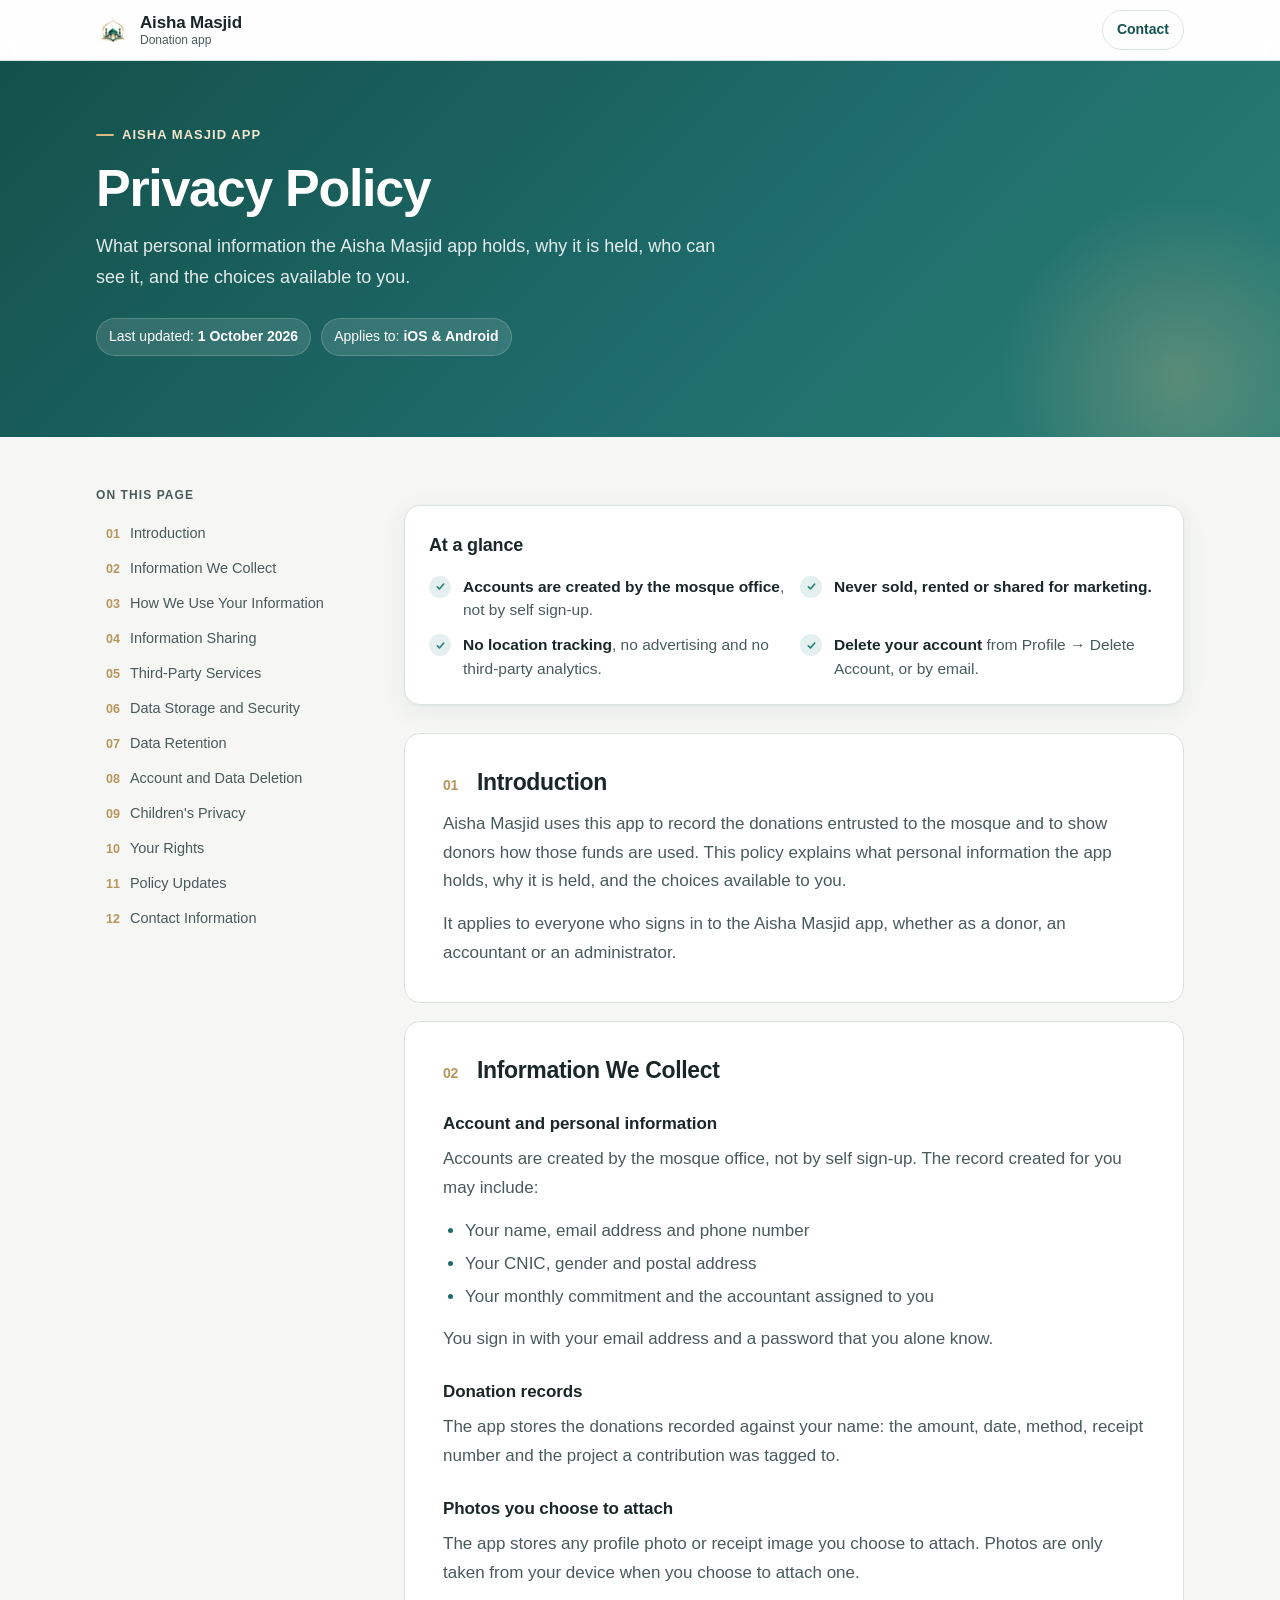
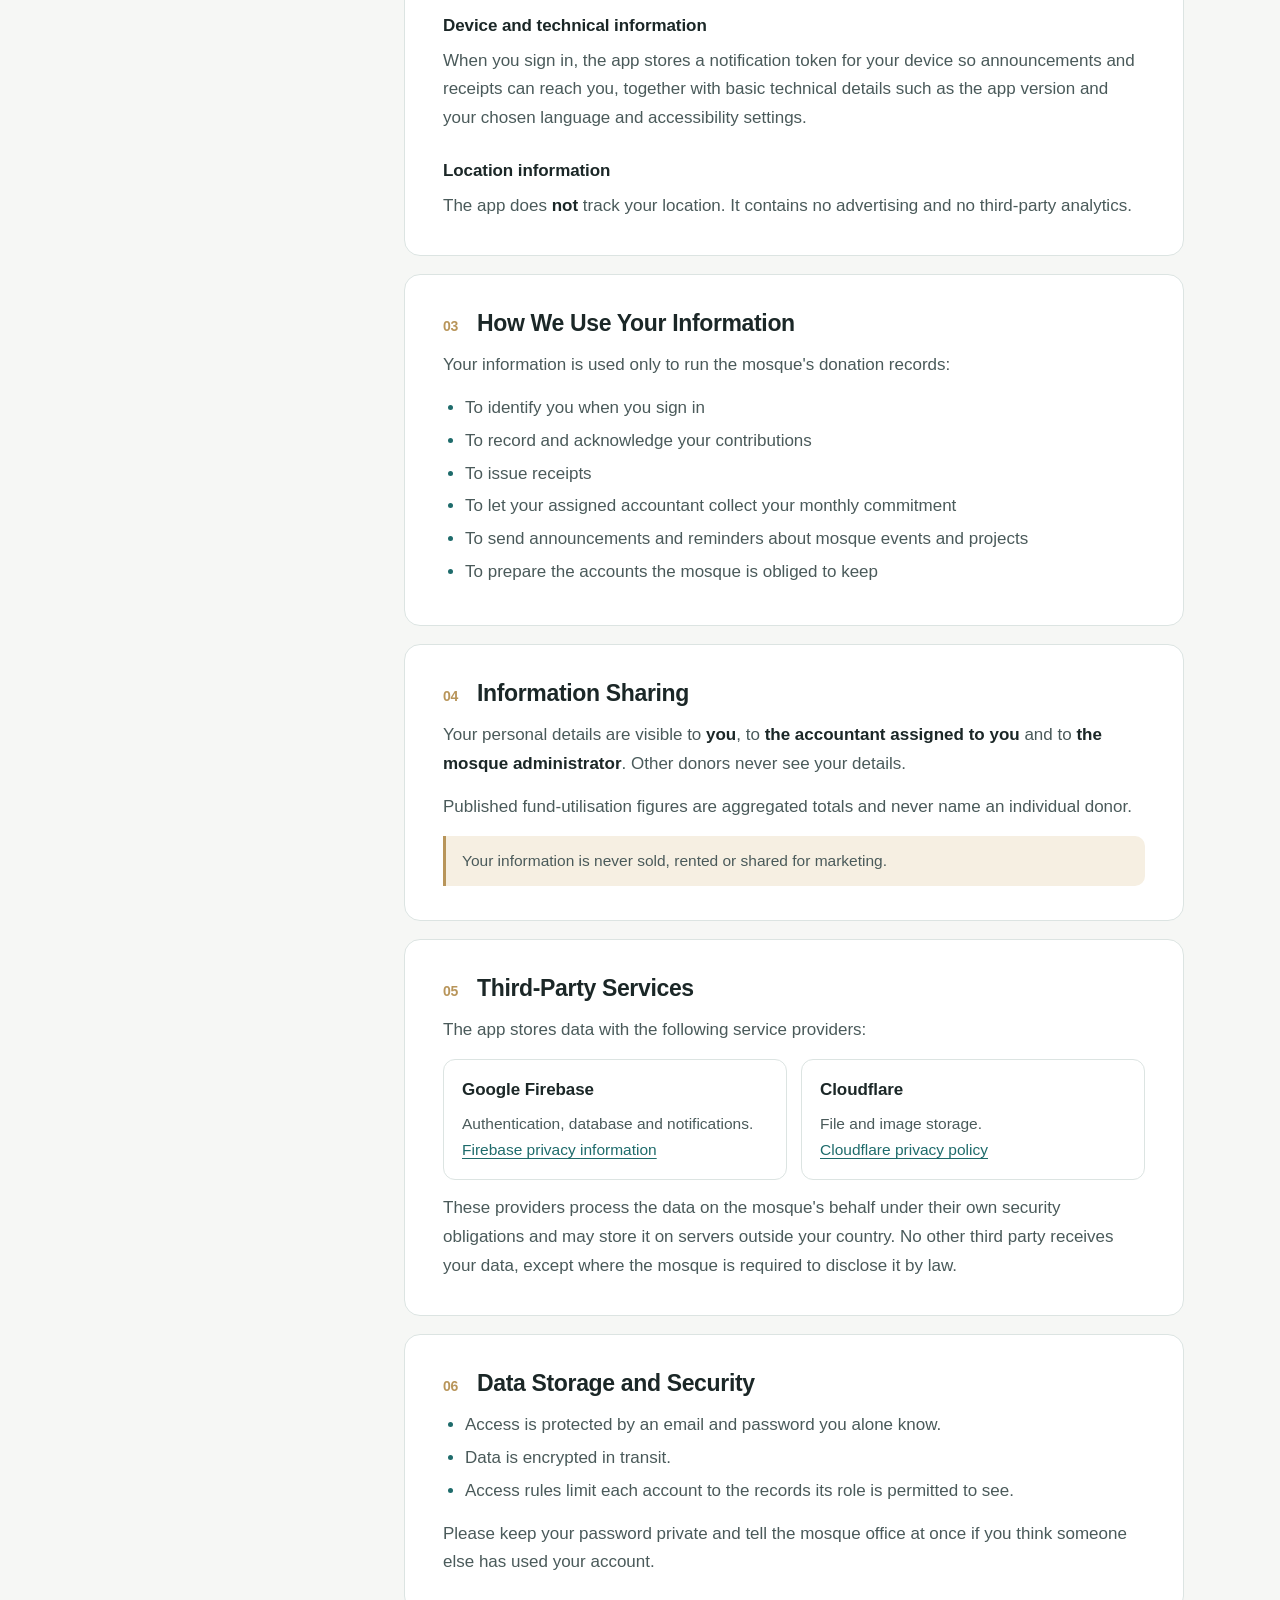
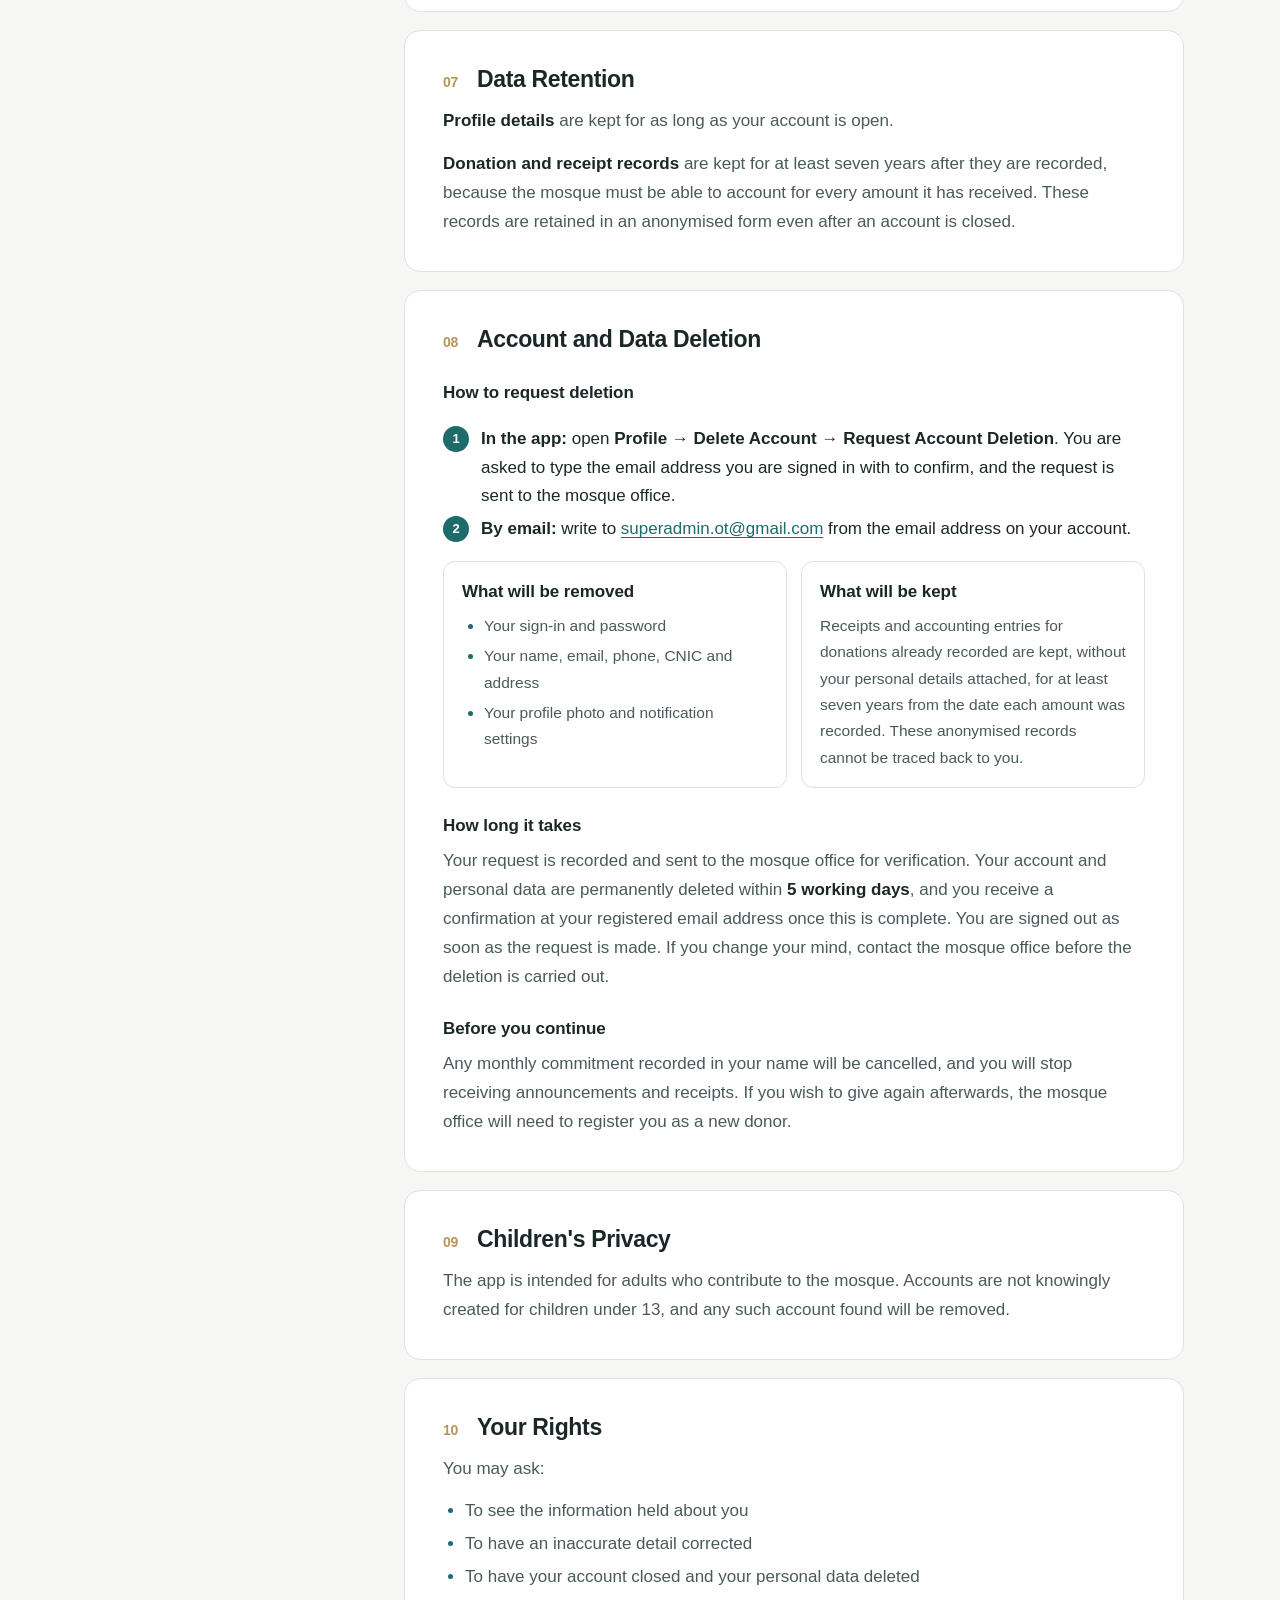
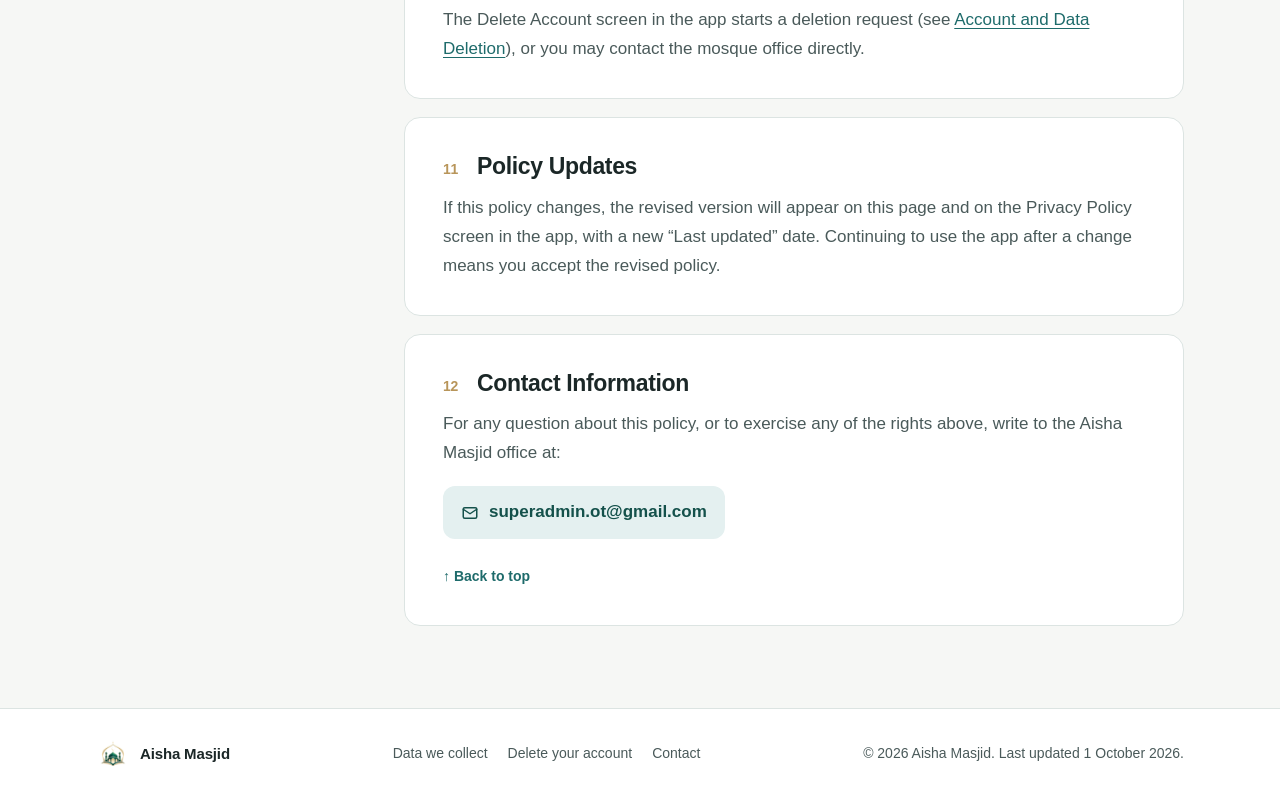
==== index.html @ f597dbe3 "Add files via upload" ====
<!doctype html>
<html lang="en">
<head>
<meta charset="utf-8">
<meta name="viewport" content="width=device-width, initial-scale=1">
<title>Privacy Policy | Aisha Masjid App</title>
<meta name="description" content="Privacy Policy for the Aisha Masjid mobile app: what personal information the app holds, why, who can see it, how long it is kept and how to have your account deleted.">
<meta name="robots" content="index, follow">
<meta name="color-scheme" content="light dark">
<meta name="theme-color" content="#1E6B6B">
<meta property="og:type" content="website">
<meta property="og:title" content="Privacy Policy | Aisha Masjid App">
<meta property="og:description" content="How the Aisha Masjid app collects, uses and protects your information.">
<meta property="og:image" content="assets/logo.png">
<link rel="icon" type="image/png" href="assets/logo.png">
<link rel="apple-touch-icon" href="assets/logo.png">
<style>
:root{
  --brand:#1E6B6B; --brand-ink:#14514B; --brand-soft:#E4F0F0; --gold:#B8955A; --gold-soft:#F6EFE2;
  --bg:#F6F7F5; --surface:#FFFFFF; --text:#1B2727; --sub:#4A5A5A; --line:#DCE4E2;
  --hero-1:#14514B; --hero-2:#1E6B6B; --hero-3:#2A7F76;
  --shadow:0 1px 2px rgba(20,40,40,.05),0 6px 24px rgba(20,60,60,.07);
  --radius:16px;
}
@media (prefers-color-scheme:dark){
  :root{
    --brand:#5FB8AC; --brand-ink:#8ED3C9; --brand-soft:#173130; --gold:#D9B983; --gold-soft:#2A251C;
    --bg:#0F1717; --surface:#162222; --text:#E6EEEC; --sub:#A9BAB7; --line:#263736;
    --hero-1:#0E3A36; --hero-2:#14514B; --hero-3:#1B6158;
    --shadow:0 1px 2px rgba(0,0,0,.3),0 6px 24px rgba(0,0,0,.25);
  }
}
*{box-sizing:border-box}
html{scroll-behavior:smooth;-webkit-text-size-adjust:100%}
@media (prefers-reduced-motion:reduce){html{scroll-behavior:auto}}
body{margin:0;background:var(--bg);color:var(--text);
  font:17px/1.7 -apple-system,BlinkMacSystemFont,"Segoe UI",Roboto,"Helvetica Neue",Arial,"Noto Sans",sans-serif;
  -webkit-font-smoothing:antialiased;text-rendering:optimizeLegibility}
a{color:var(--brand);text-underline-offset:3px;text-decoration-thickness:1px}
a:hover{color:var(--brand-ink)}
a:focus-visible,summary:focus-visible{outline:3px solid var(--gold);outline-offset:2px;border-radius:6px}
.skip{position:absolute;left:-999px;top:8px;background:var(--surface);color:var(--text);padding:8px 14px;border-radius:8px;z-index:10}
.skip:focus{left:16px}
.wrap{max-width:1120px;margin:0 auto;padding:0 16px}

/* Header */
.topbar{position:sticky;top:0;z-index:5;background:color-mix(in srgb,var(--surface) 88%,transparent);
  backdrop-filter:saturate(1.4) blur(10px);-webkit-backdrop-filter:saturate(1.4) blur(10px);border-bottom:1px solid var(--line)}
.topbar .wrap{display:flex;align-items:center;justify-content:space-between;height:60px;gap:12px}
.brand{display:flex;align-items:center;gap:10px;text-decoration:none;color:var(--text);font-weight:700;letter-spacing:-.01em}
.brand img{width:34px;height:34px}
.brand small{display:block;font-weight:500;font-size:12px;color:var(--sub);line-height:1.2;letter-spacing:0}
.brand span{line-height:1.2}
.topbar a.contact{font-size:14px;font-weight:600;text-decoration:none;padding:7px 14px;border-radius:999px;border:1px solid var(--line);color:var(--brand-ink);white-space:nowrap}
.topbar a.contact:hover{background:var(--brand-soft)}

.hero{background:linear-gradient(135deg,var(--hero-1),var(--hero-2) 55%,var(--hero-3));color:#fff;position:relative;overflow:hidden}
.hero::after{content:"";position:absolute;inset:auto -80px -120px auto;width:360px;height:360px;border-radius:50%;
  background:radial-gradient(circle,rgba(217,185,131,.28),transparent 70%)}
.hero .wrap{padding-top:56px;padding-bottom:64px;position:relative;z-index:1}
.eyebrow{display:inline-flex;align-items:center;gap:8px;font-size:13px;font-weight:600;letter-spacing:.08em;text-transform:uppercase;color:#F3E6CC}
.eyebrow::before{content:"";width:18px;height:2px;background:#D9B983;border-radius:2px}
.hero h1{font-size:clamp(34px,6vw,52px);line-height:1.1;letter-spacing:-.025em;margin:14px 0 14px;font-weight:800}
.hero p.lede{max-width:640px;margin:0;font-size:18px;color:rgba(255,255,255,.88)}
.meta{display:flex;flex-wrap:wrap;gap:10px;margin-top:26px;padding:0;list-style:none}
.meta li{font-size:14px;background:rgba(255,255,255,.12);border:1px solid rgba(255,255,255,.18);padding:6px 12px;border-radius:999px}
.meta strong{font-weight:700}

/* Layout */
.layout{display:grid;grid-template-columns:1fr;gap:32px;padding-top:32px;padding-bottom:64px}
@media (min-width:960px){.layout{grid-template-columns:260px minmax(0,1fr);gap:48px;padding-top:48px}}
.toc-side{display:none}
@media (min-width:960px){
  .toc-side{display:block;position:sticky;top:84px;align-self:start;max-height:calc(100vh - 100px);overflow:auto}
  .toc-mobile{display:none}
}
.toc-title{font-size:12px;font-weight:700;letter-spacing:.09em;text-transform:uppercase;color:var(--sub);margin:0 0 10px}
.toc ol{list-style:none;margin:0;padding:0;counter-reset:toc}
.toc li{counter-increment:toc}
.toc a{display:flex;gap:10px;padding:7px 10px;border-radius:10px;text-decoration:none;color:var(--sub);font-size:14.5px;line-height:1.45}
.toc a::before{content:counter(toc,decimal-leading-zero);font-variant-numeric:tabular-nums;color:var(--gold);font-weight:700;font-size:12.5px;padding-top:2px}
.toc a:hover{background:var(--brand-soft);color:var(--brand-ink)}
.toc-mobile{background:var(--surface);border:1px solid var(--line);border-radius:var(--radius);box-shadow:var(--shadow)}
.toc-mobile summary{cursor:pointer;list-style:none;padding:16px 18px;font-weight:700;display:flex;justify-content:space-between;align-items:center}
.toc-mobile summary::-webkit-details-marker{display:none}
.toc-mobile summary::after{content:"";width:9px;height:9px;border-right:2px solid var(--sub);border-bottom:2px solid var(--sub);transform:rotate(45deg);margin-top:-4px;transition:transform .2s}
.toc-mobile[open] summary::after{transform:rotate(-135deg);margin-top:4px}
.toc-mobile ol{padding:0 8px 12px}

/* Content */
main{min-width:0}
.glance{background:var(--surface);border:1px solid var(--line);border-radius:var(--radius);box-shadow:var(--shadow);padding:24px;margin-bottom:28px}
.glance h2{font-size:18px;margin:0 0 14px;letter-spacing:-.01em}
.glance ul{list-style:none;margin:0;padding:0;display:grid;gap:12px;grid-template-columns:1fr}
@media (min-width:640px){.glance ul{grid-template-columns:1fr 1fr}}
.glance li{display:flex;gap:12px;font-size:15.5px;line-height:1.5;color:var(--sub)}
.glance li::before{content:"";flex:none;width:22px;height:22px;border-radius:50%;margin-top:1px;
  background:var(--brand-soft) url("data:image/svg+xml,%3Csvg xmlns='http://www.w3.org/2000/svg' viewBox='0 0 24 24' fill='none' stroke='%232A7F76' stroke-width='3' stroke-linecap='round' stroke-linejoin='round'%3E%3Cpath d='M6 12.5l4 4 8-9'/%3E%3C/svg%3E") center/13px no-repeat}
.glance strong{color:var(--text)}

section.policy{background:var(--surface);border:1px solid var(--line);border-radius:var(--radius);padding:28px 24px;margin-bottom:18px;scroll-margin-top:80px}
@media (min-width:640px){section.policy{padding:34px 38px}}
section.policy h2{display:flex;align-items:baseline;gap:12px;font-size:23px;line-height:1.3;letter-spacing:-.015em;margin:0 0 12px}
section.policy h2 .n{font-size:14px;font-weight:700;color:var(--gold);font-variant-numeric:tabular-nums;min-width:22px}
section.policy h3{font-size:17px;margin:24px 0 6px;letter-spacing:-.005em;scroll-margin-top:80px}
section.policy p{margin:0 0 14px;color:var(--sub)}
section.policy p:last-child,section.policy ul:last-child{margin-bottom:0}
section.policy ul{margin:0 0 14px;padding-left:22px;color:var(--sub)}
section.policy li{margin:4px 0}
section.policy li::marker{color:var(--brand)}
section.policy strong{color:var(--text)}
.note{border-left:3px solid var(--gold);background:var(--gold-soft);padding:12px 16px;border-radius:0 10px 10px 0;color:var(--text);font-size:15.5px;margin:0 0 14px}
.grid2{display:grid;gap:14px;grid-template-columns:1fr;margin:6px 0 14px}
@media (min-width:640px){.grid2{grid-template-columns:1fr 1fr}}
.tile{border:1px solid var(--line);border-radius:12px;padding:16px 18px}
.tile h3{margin:0 0 6px !important;font-size:15.5px}
.tile ul{margin:0;padding-left:18px;font-size:15.5px}
.tile p{font-size:15.5px}
.steps{counter-reset:s;list-style:none;padding:0 !important}
.steps li{counter-increment:s;position:relative;padding-left:38px;margin:10px 0}
.steps li::before{content:counter(s);position:absolute;left:0;top:1px;width:26px;height:26px;border-radius:50%;background:var(--brand);color:#fff;font-size:13px;font-weight:700;display:grid;place-items:center}
.email{display:inline-flex;align-items:center;gap:10px;margin-top:4px;padding:12px 18px;border-radius:12px;background:var(--brand-soft);font-weight:700;text-decoration:none;color:var(--brand-ink);word-break:break-all}
.email svg{flex:none}
.backtop{display:inline-block;margin-top:8px;font-size:14px;font-weight:600;text-decoration:none}

footer{border-top:1px solid var(--line);background:var(--surface)}
footer .wrap{padding-top:28px;padding-bottom:36px;display:flex;flex-wrap:wrap;gap:16px 32px;justify-content:space-between;align-items:center;font-size:14px;color:var(--sub)}
footer .brand{font-size:15px}
footer nav{display:flex;flex-wrap:wrap;gap:6px 20px}
footer nav a{text-decoration:none;color:var(--sub)}
footer nav a:hover{color:var(--brand-ink)}

@media (max-width:420px){
  body{font-size:16px}
  .topbar a.contact{padding:6px 11px;font-size:13px}
  .brand small{display:none}
  .hero .wrap{padding-top:40px;padding-bottom:48px}
  .hero p.lede{font-size:16.5px}
  section.policy h2{font-size:20.5px}
}
@media print{
  .topbar,.toc-side,.toc-mobile,.backtop,.skip{display:none !important}
  .hero{background:none;color:#000}.hero p.lede,.eyebrow{color:#333}.meta li{border-color:#999;background:none}
  section.policy,.glance{box-shadow:none;break-inside:avoid-page}
  body{background:#fff}
}
</style>
</head>
<body>
<a class="skip" href="#content">Skip to policy</a>

<header class="topbar">
  <div class="wrap">
    <a class="brand" href="#top" aria-label="Aisha Masjid — top of page">
      <img src="assets/logo.png" width="34" height="34" alt="">
      <span>Aisha Masjid<small>Donation app</small></span>
    </a>
    <a class="contact" href="#contact">Contact</a>
  </div>
</header>

<div class="hero" id="top">
  <div class="wrap">
    <span class="eyebrow">Aisha Masjid app</span>
    <h1>Privacy Policy</h1>
    <p class="lede">What personal information the Aisha Masjid app holds, why it is held, who can see it, and the choices available to you.</p>
    <ul class="meta">
      <li>Last updated: <strong><time datetime="2026-10-01">1 October 2026</time></strong></li>
      <li>Applies to: <strong>iOS &amp; Android</strong></li>
    </ul>
  </div>
</div>

<div class="wrap layout">
  <aside class="toc toc-side" aria-labelledby="toc-side-title">
    <p class="toc-title" id="toc-side-title">On this page</p>
    <nav aria-labelledby="toc-side-title">
      <ol>
        <li><a href="#introduction">Introduction</a></li>
        <li><a href="#information-we-collect">Information We Collect</a></li>
        <li><a href="#how-we-use">How We Use Your Information</a></li>
        <li><a href="#information-sharing">Information Sharing</a></li>
        <li><a href="#third-party-services">Third-Party Services</a></li>
        <li><a href="#storage-security">Data Storage and Security</a></li>
        <li><a href="#data-retention">Data Retention</a></li>
        <li><a href="#account-deletion">Account and Data Deletion</a></li>
        <li><a href="#children">Children's Privacy</a></li>
        <li><a href="#your-rights">Your Rights</a></li>
        <li><a href="#policy-updates">Policy Updates</a></li>
        <li><a href="#contact">Contact Information</a></li>
      </ol>
    </nav>
  </aside>

  <main id="content">
    <details class="toc toc-mobile">
      <summary>Contents</summary>
      <nav aria-label="Contents">
        <ol>
          <li><a href="#introduction">Introduction</a></li>
          <li><a href="#information-we-collect">Information We Collect</a></li>
          <li><a href="#how-we-use">How We Use Your Information</a></li>
          <li><a href="#information-sharing">Information Sharing</a></li>
          <li><a href="#third-party-services">Third-Party Services</a></li>
          <li><a href="#storage-security">Data Storage and Security</a></li>
          <li><a href="#data-retention">Data Retention</a></li>
          <li><a href="#account-deletion">Account and Data Deletion</a></li>
          <li><a href="#children">Children's Privacy</a></li>
          <li><a href="#your-rights">Your Rights</a></li>
          <li><a href="#policy-updates">Policy Updates</a></li>
          <li><a href="#contact">Contact Information</a></li>
        </ol>
      </nav>
    </details>

    <div class="glance" style="margin-top:20px">
      <h2>At a glance</h2>
      <ul>
        <li><span><strong>Accounts are created by the mosque office</strong>, not by self sign-up.</span></li>
        <li><span><strong>Never sold, rented or shared for marketing.</strong></span></li>
        <li><span><strong>No location tracking</strong>, no advertising and no third-party analytics.</span></li>
        <li><span><strong>Delete your account</strong> from Profile → Delete Account, or by email.</span></li>
      </ul>
    </div>

    <section class="policy" id="introduction" aria-labelledby="h-introduction">
      <h2 id="h-introduction"><span class="n">01</span>Introduction</h2>
      <p>Aisha Masjid uses this app to record the donations entrusted to the mosque and to show donors how those funds are used. This policy explains what personal information the app holds, why it is held, and the choices available to you.</p>
      <p>It applies to everyone who signs in to the Aisha Masjid app, whether as a donor, an accountant or an administrator.</p>
    </section>

    <section class="policy" id="information-we-collect" aria-labelledby="h-collect">
      <h2 id="h-collect"><span class="n">02</span>Information We Collect</h2>

      <h3 id="account-information">Account and personal information</h3>
      <p>Accounts are created by the mosque office, not by self sign-up. The record created for you may include:</p>
      <ul>
        <li>Your name, email address and phone number</li>
        <li>Your CNIC, gender and postal address</li>
        <li>Your monthly commitment and the accountant assigned to you</li>
      </ul>
      <p>You sign in with your email address and a password that you alone know.</p>

      <h3 id="donation-records">Donation records</h3>
      <p>The app stores the donations recorded against your name: the amount, date, method, receipt number and the project a contribution was tagged to.</p>

      <h3 id="photos">Photos you choose to attach</h3>
      <p>The app stores any profile photo or receipt image you choose to attach. Photos are only taken from your device when you choose to attach one.</p>

      <h3 id="device-information">Device and technical information</h3>
      <p>When you sign in, the app stores a notification token for your device so announcements and receipts can reach you, together with basic technical details such as the app version and your chosen language and accessibility settings.</p>

      <h3 id="location-information">Location information</h3>
      <p>The app does <strong>not</strong> track your location. It contains no advertising and no third-party analytics.</p>
    </section>

    <section class="policy" id="how-we-use" aria-labelledby="h-use">
      <h2 id="h-use"><span class="n">03</span>How We Use Your Information</h2>
      <p>Your information is used only to run the mosque's donation records:</p>
      <ul>
        <li>To identify you when you sign in</li>
        <li>To record and acknowledge your contributions</li>
        <li>To issue receipts</li>
        <li>To let your assigned accountant collect your monthly commitment</li>
        <li>To send announcements and reminders about mosque events and projects</li>
        <li>To prepare the accounts the mosque is obliged to keep</li>
      </ul>
    </section>

    <section class="policy" id="information-sharing" aria-labelledby="h-sharing">
      <h2 id="h-sharing"><span class="n">04</span>Information Sharing</h2>
      <p>Your personal details are visible to <strong>you</strong>, to <strong>the accountant assigned to you</strong> and to <strong>the mosque administrator</strong>. Other donors never see your details.</p>
      <p>Published fund-utilisation figures are aggregated totals and never name an individual donor.</p>
      <p class="note">Your information is never sold, rented or shared for marketing.</p>
    </section>

    <section class="policy" id="third-party-services" aria-labelledby="h-third">
      <h2 id="h-third"><span class="n">05</span>Third-Party Services</h2>
      <p>The app stores data with the following service providers:</p>
      <div class="grid2">
        <div class="tile">
          <h3>Google Firebase</h3>
          <p>Authentication, database and notifications.<br><a href="https://firebase.google.com/support/privacy" rel="noopener">Firebase privacy information</a></p>
        </div>
        <div class="tile">
          <h3>Cloudflare</h3>
          <p>File and image storage.<br><a href="https://www.cloudflare.com/privacypolicy/" rel="noopener">Cloudflare privacy policy</a></p>
        </div>
      </div>
      <p>These providers process the data on the mosque's behalf under their own security obligations and may store it on servers outside your country. No other third party receives your data, except where the mosque is required to disclose it by law.</p>
    </section>

    <section class="policy" id="storage-security" aria-labelledby="h-security">
      <h2 id="h-security"><span class="n">06</span>Data Storage and Security</h2>
      <ul>
        <li>Access is protected by an email and password you alone know.</li>
        <li>Data is encrypted in transit.</li>
        <li>Access rules limit each account to the records its role is permitted to see.</li>
      </ul>
      <p>Please keep your password private and tell the mosque office at once if you think someone else has used your account.</p>
    </section>

    <section class="policy" id="data-retention" aria-labelledby="h-retention">
      <h2 id="h-retention"><span class="n">07</span>Data Retention</h2>
      <p><strong>Profile details</strong> are kept for as long as your account is open.</p>
      <p><strong>Donation and receipt records</strong> are kept for at least seven years after they are recorded, because the mosque must be able to account for every amount it has received. These records are retained in an anonymised form even after an account is closed.</p>
    </section>

    <section class="policy" id="account-deletion" aria-labelledby="h-deletion">
      <h2 id="h-deletion"><span class="n">08</span>Account and Data Deletion</h2>
      <h3>How to request deletion</h3>
      <ol class="steps">
        <li><strong>In the app:</strong> open <strong>Profile → Delete Account → Request Account Deletion</strong>. You are asked to type the email address you are signed in with to confirm, and the request is sent to the mosque office.</li>
        <li><strong>By email:</strong> write to <a href="mailto:superadmin.ot@gmail.com">superadmin.ot@gmail.com</a> from the email address on your account.</li>
      </ol>
      <div class="grid2">
        <div class="tile">
          <h3>What will be removed</h3>
          <ul>
            <li>Your sign-in and password</li>
            <li>Your name, email, phone, CNIC and address</li>
            <li>Your profile photo and notification settings</li>
          </ul>
        </div>
        <div class="tile">
          <h3>What will be kept</h3>
          <p>Receipts and accounting entries for donations already recorded are kept, without your personal details attached, for at least seven years from the date each amount was recorded. These anonymised records cannot be traced back to you.</p>
        </div>
      </div>
      <h3>How long it takes</h3>
      <p>Your request is recorded and sent to the mosque office for verification. Your account and personal data are permanently deleted within <strong>5 working days</strong>, and you receive a confirmation at your registered email address once this is complete. You are signed out as soon as the request is made. If you change your mind, contact the mosque office before the deletion is carried out.</p>
      <h3>Before you continue</h3>
      <p>Any monthly commitment recorded in your name will be cancelled, and you will stop receiving announcements and receipts. If you wish to give again afterwards, the mosque office will need to register you as a new donor.</p>
    </section>

    <section class="policy" id="children" aria-labelledby="h-children">
      <h2 id="h-children"><span class="n">09</span>Children's Privacy</h2>
      <p>The app is intended for adults who contribute to the mosque. Accounts are not knowingly created for children under 13, and any such account found will be removed.</p>
    </section>

    <section class="policy" id="your-rights" aria-labelledby="h-rights">
      <h2 id="h-rights"><span class="n">10</span>Your Rights</h2>
      <p>You may ask:</p>
      <ul>
        <li>To see the information held about you</li>
        <li>To have an inaccurate detail corrected</li>
        <li>To have your account closed and your personal data deleted</li>
      </ul>
      <p>The Delete Account screen in the app starts a deletion request (see <a href="#account-deletion">Account and Data Deletion</a>), or you may contact the mosque office directly.</p>
    </section>

    <section class="policy" id="policy-updates" aria-labelledby="h-updates">
      <h2 id="h-updates"><span class="n">11</span>Policy Updates</h2>
      <p>If this policy changes, the revised version will appear on this page and on the Privacy Policy screen in the app, with a new “Last updated” date. Continuing to use the app after a change means you accept the revised policy.</p>
    </section>

    <section class="policy" id="contact" aria-labelledby="h-contact">
      <h2 id="h-contact"><span class="n">12</span>Contact Information</h2>
      <p>For any question about this policy, or to exercise any of the rights above, write to the Aisha Masjid office at:</p>
      <a class="email" href="mailto:superadmin.ot@gmail.com">
        <svg width="18" height="18" viewBox="0 0 24 24" fill="none" stroke="currentColor" stroke-width="2" stroke-linecap="round" stroke-linejoin="round" aria-hidden="true"><rect x="3" y="5" width="18" height="14" rx="2"/><path d="M3 7l9 6 9-6"/></svg>
        superadmin.ot@gmail.com
      </a>
      <p style="margin-top:18px"><a class="backtop" href="#top">↑ Back to top</a></p>
    </section>
  </main>
</div>

<footer>
  <div class="wrap">
    <a class="brand" href="#top">
      <img src="assets/logo.png" width="28" height="28" alt="">
      <span>Aisha Masjid</span>
    </a>
    <nav aria-label="Footer">
      <a href="#information-we-collect">Data we collect</a>
      <a href="#account-deletion">Delete your account</a>
      <a href="#contact">Contact</a>
    </nav>
    <span>© 2026 Aisha Masjid. Last updated 1 October 2026.</span>
  </div>
</footer>
</body>
</html>
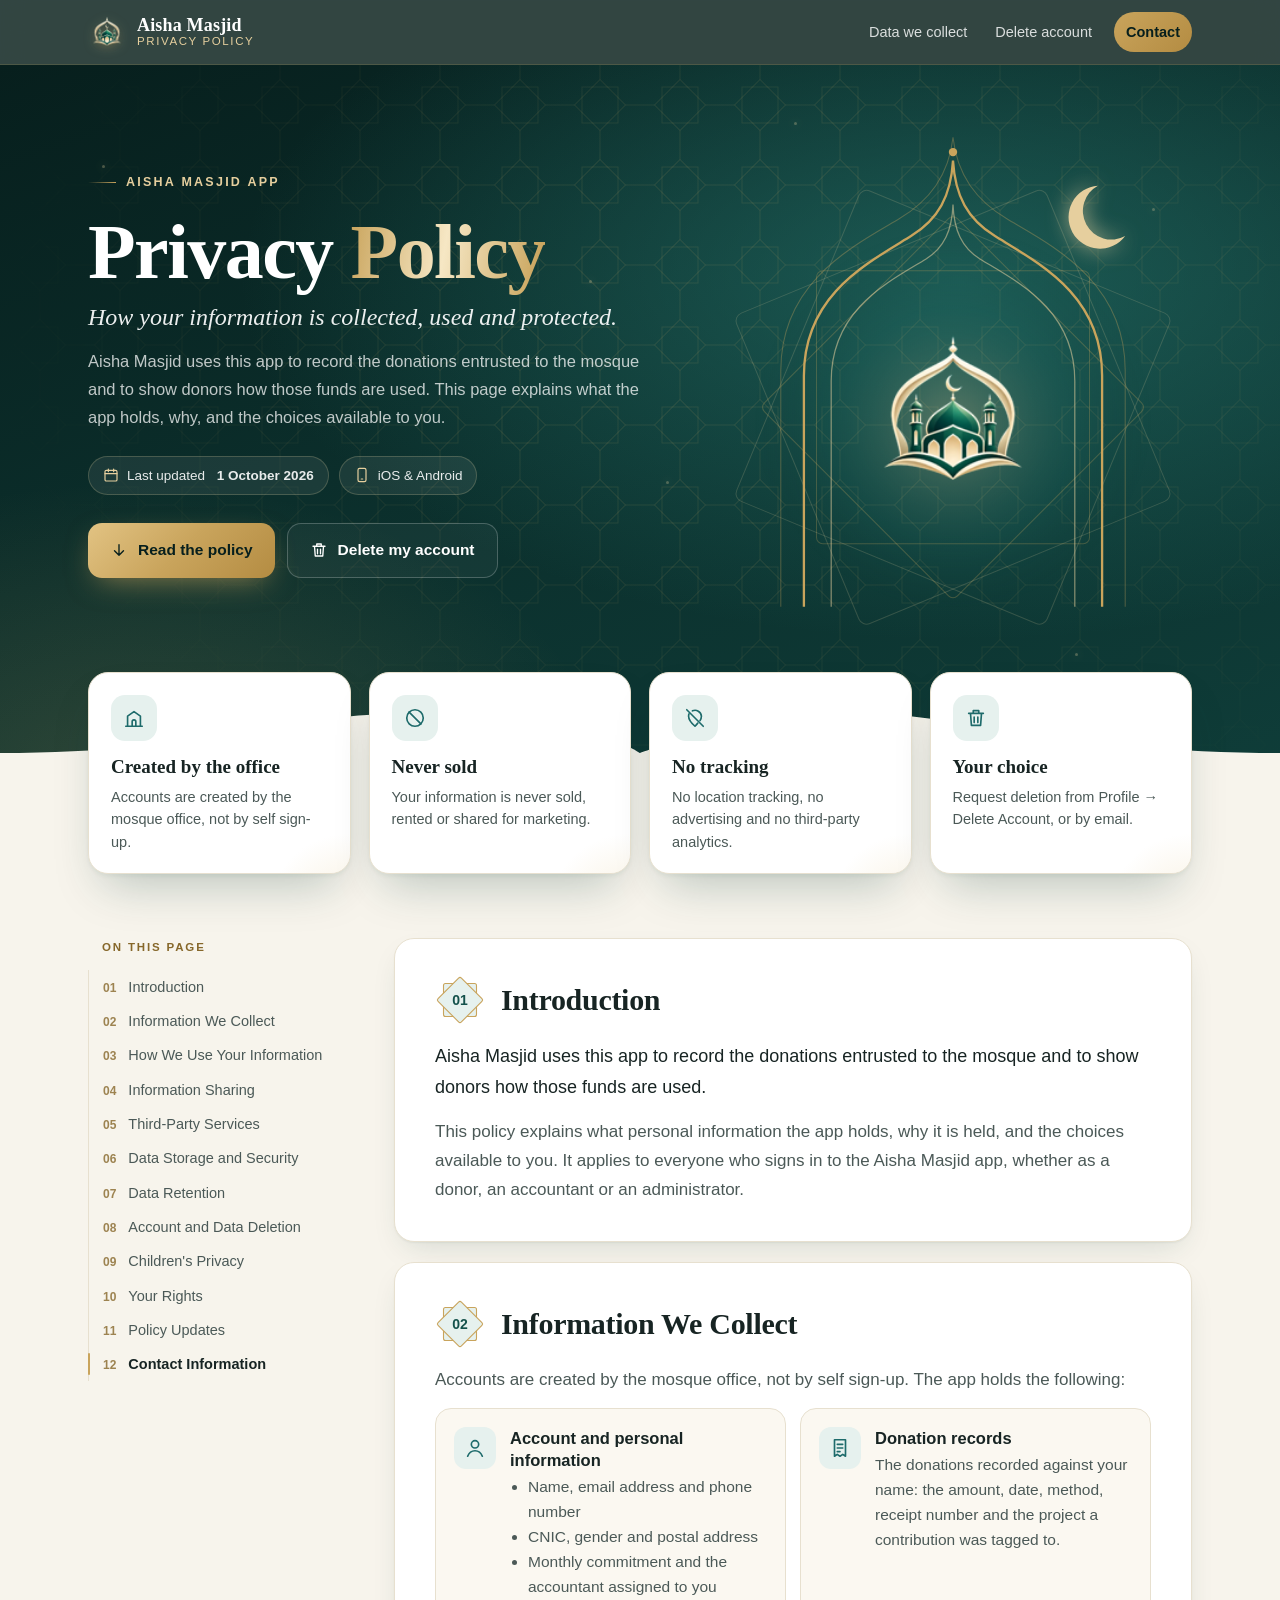
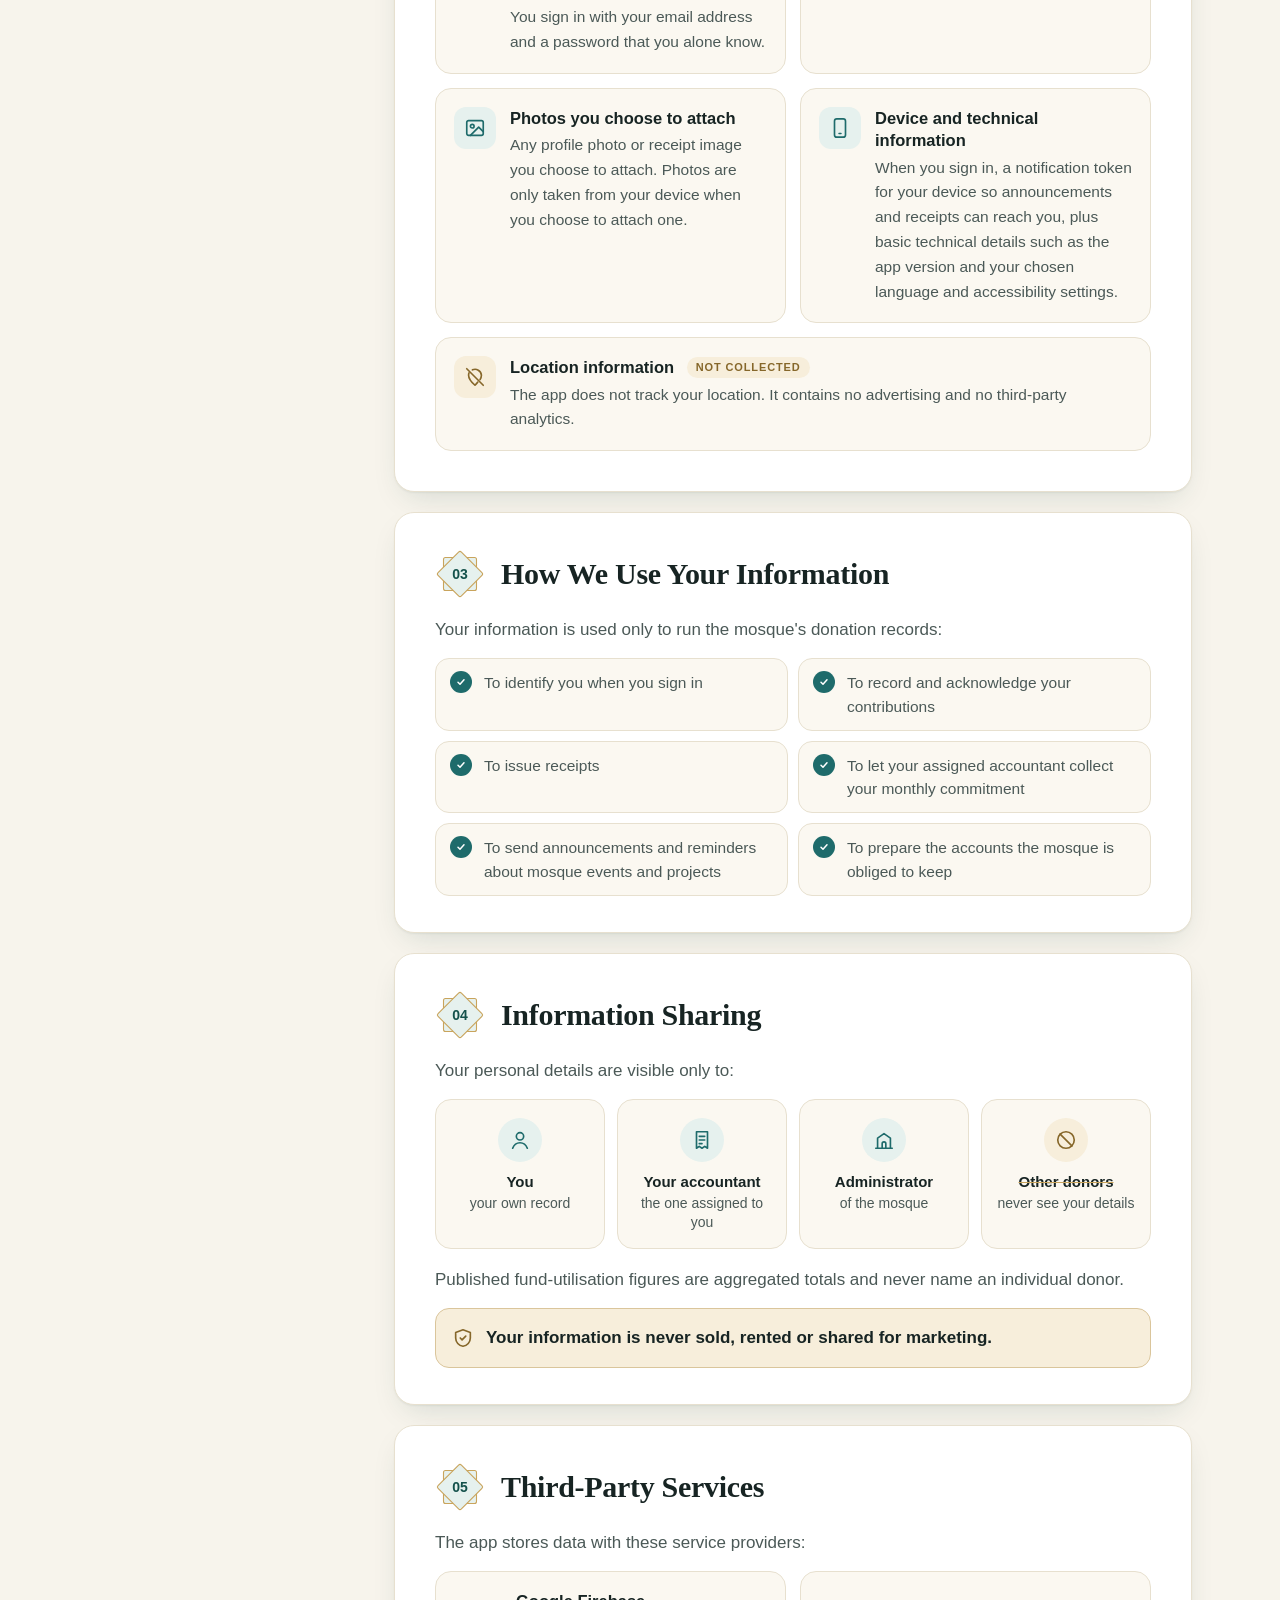
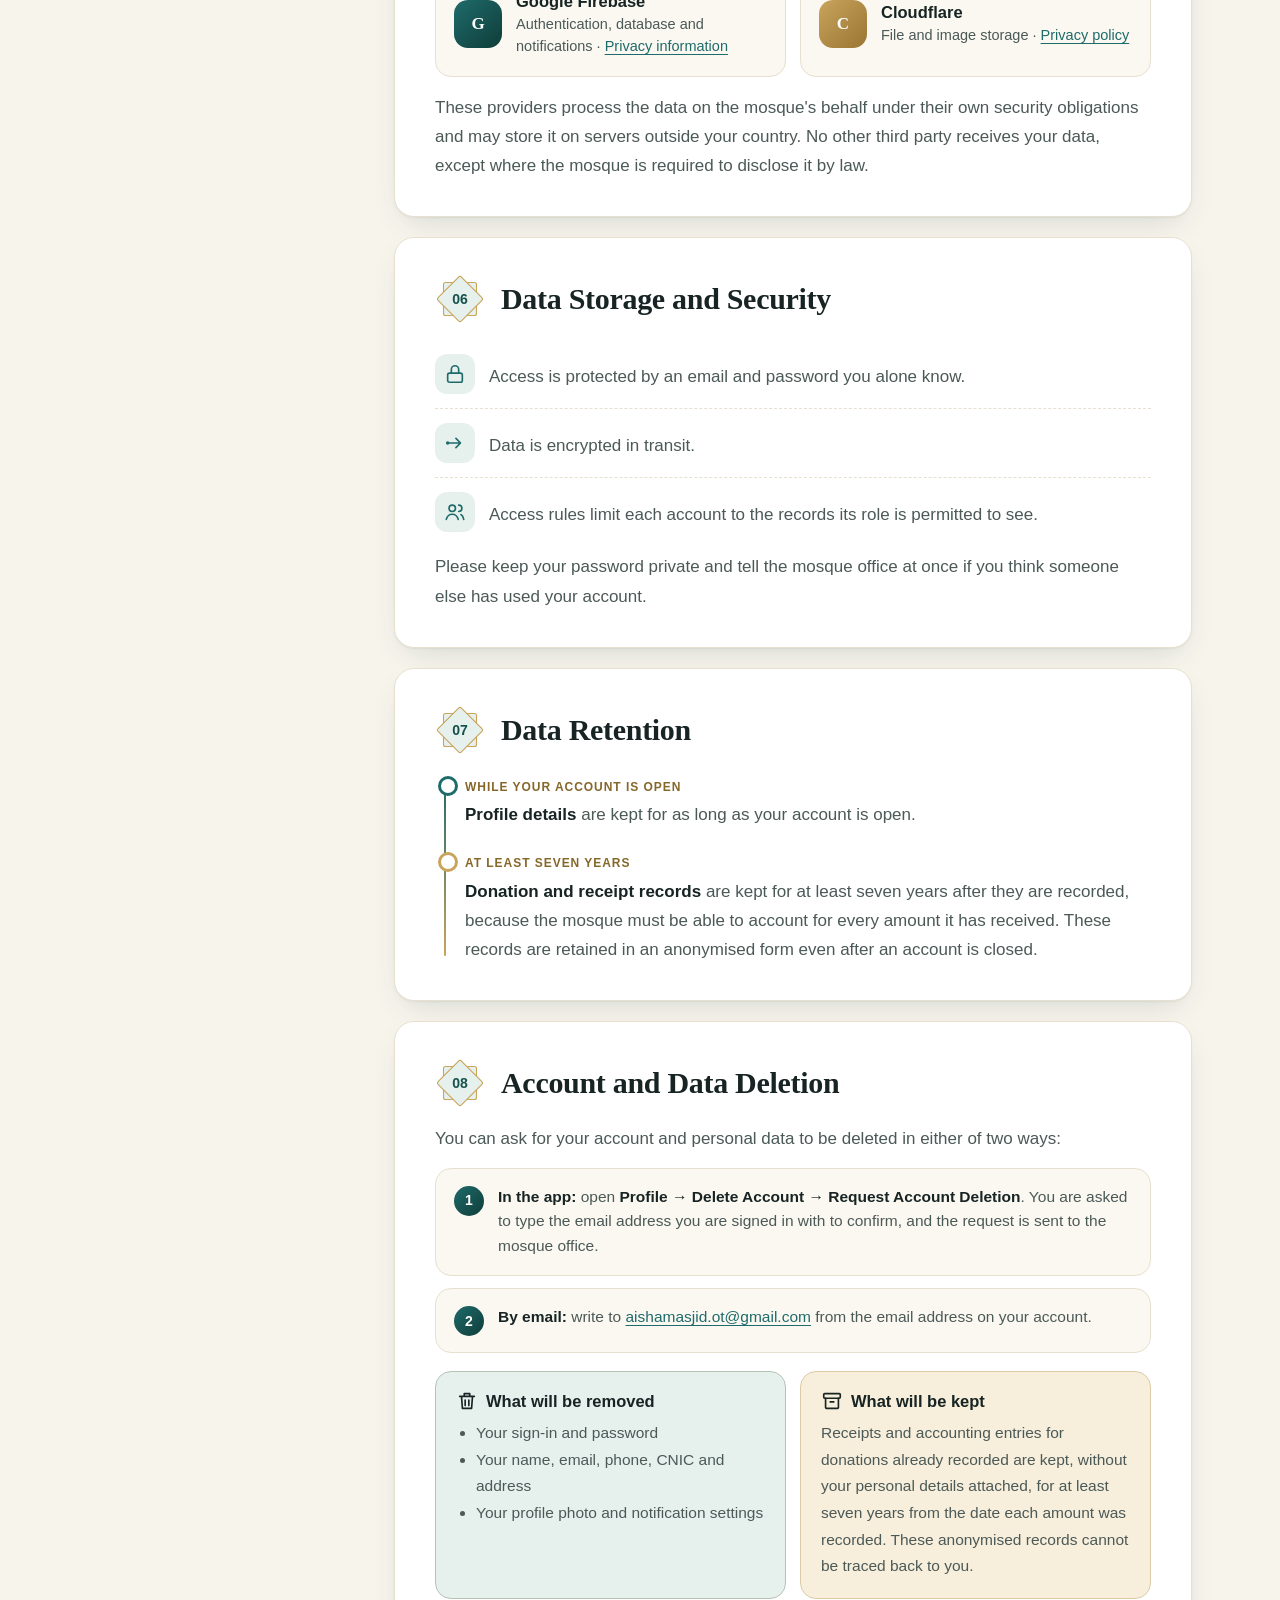
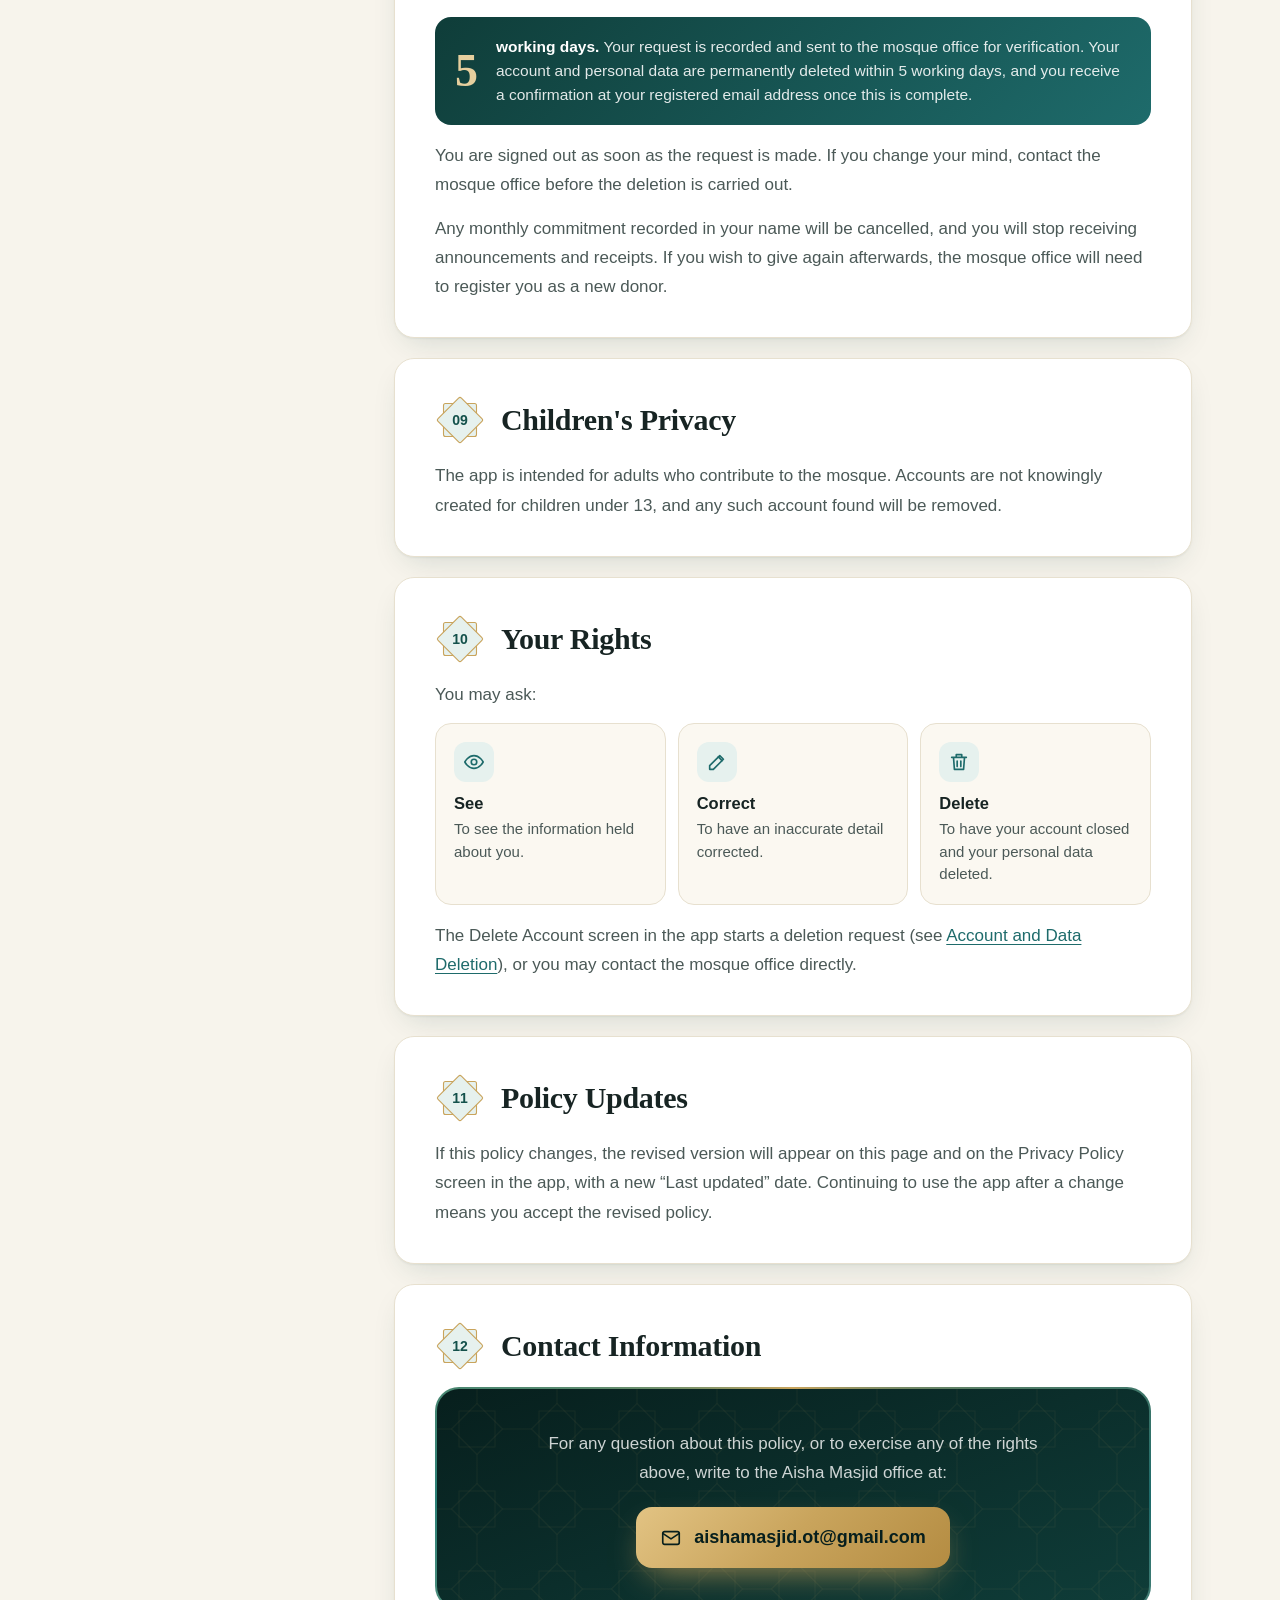
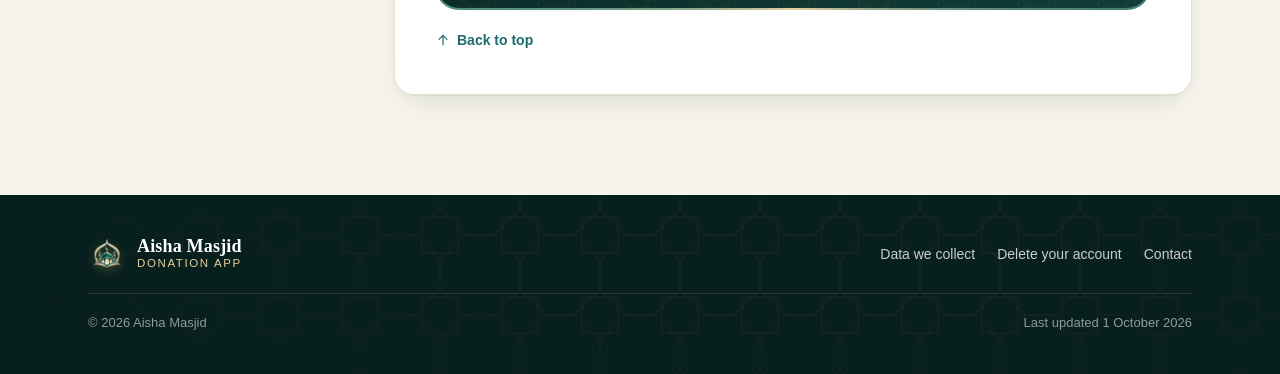
==== commit 3e51226c: "Redesign privacy policy page and update contact email Co-Authored-By: Claude Opus 5.5 <noreply@anthr" ====
--- a/index.html
+++ b/index.html
@@ -2,172 +2,418 @@
 <html lang="en">
 <head>
 <meta charset="utf-8">
-<meta name="viewport" content="width=device-width, initial-scale=1">
+<meta name="viewport" content="width=device-width, initial-scale=1, viewport-fit=cover">
 <title>Privacy Policy | Aisha Masjid App</title>
 <meta name="description" content="Privacy Policy for the Aisha Masjid mobile app: what personal information the app holds, why, who can see it, how long it is kept and how to have your account deleted.">
 <meta name="robots" content="index, follow">
 <meta name="color-scheme" content="light dark">
-<meta name="theme-color" content="#1E6B6B">
+<meta name="theme-color" content="#0B2E2B">
+<link rel="canonical" href="https://rehanzafar786.github.io/aisha-masjid-privacy/">
 <meta property="og:type" content="website">
+<meta property="og:site_name" content="Aisha Masjid">
 <meta property="og:title" content="Privacy Policy | Aisha Masjid App">
 <meta property="og:description" content="How the Aisha Masjid app collects, uses and protects your information.">
-<meta property="og:image" content="assets/logo.png">
+<meta property="og:url" content="https://rehanzafar786.github.io/aisha-masjid-privacy/">
+<meta property="og:image" content="https://rehanzafar786.github.io/aisha-masjid-privacy/assets/logo.png">
 <link rel="icon" type="image/png" href="assets/logo.png">
 <link rel="apple-touch-icon" href="assets/logo.png">
+<script>document.documentElement.classList.add('js')</script>
 <style>
+@property --ang{syntax:'<angle>';inherits:false;initial-value:0deg}
 :root{
-  --brand:#1E6B6B; --brand-ink:#14514B; --brand-soft:#E4F0F0; --gold:#B8955A; --gold-soft:#F6EFE2;
-  --bg:#F6F7F5; --surface:#FFFFFF; --text:#1B2727; --sub:#4A5A5A; --line:#DCE4E2;
-  --hero-1:#14514B; --hero-2:#1E6B6B; --hero-3:#2A7F76;
-  --shadow:0 1px 2px rgba(20,40,40,.05),0 6px 24px rgba(20,60,60,.07);
-  --radius:16px;
+  --em-950:#071F1D; --em-900:#0B2E2B; --em-800:#0F3D39; --em-700:#14514B; --em-600:#1E6B6B; --em-500:#2A7F76;
+  --gold:#C9A45C; --gold-2:#E6CF9E;
+  --bg:#F7F4EC; --surface:#FFFFFF; --surface-2:#FBF8F1; --text:#172423; --sub:#4B5957; --line:#E7E0CF;
+  --accent:#1E6B6B; --accent-ink:#14514B; --accent-soft:#E6F1EE; --gold-ink:#86672A; --gold-soft:#F7EEDB;
+  --shadow:0 1px 2px rgba(15,61,57,.06),0 12px 32px -12px rgba(15,61,57,.18);
+  --shadow-lg:0 2px 4px rgba(15,61,57,.06),0 24px 48px -16px rgba(15,61,57,.28);
+  --r:20px;
+  --serif:"Iowan Old Style","Palatino Linotype",Palatino,"Book Antiqua","Noto Serif",Georgia,serif;
+  --sans:-apple-system,BlinkMacSystemFont,"Segoe UI",Roboto,"Helvetica Neue",Arial,"Noto Sans",sans-serif;
+  --ease:cubic-bezier(.2,.7,.2,1);
 }
 @media (prefers-color-scheme:dark){
   :root{
-    --brand:#5FB8AC; --brand-ink:#8ED3C9; --brand-soft:#173130; --gold:#D9B983; --gold-soft:#2A251C;
-    --bg:#0F1717; --surface:#162222; --text:#E6EEEC; --sub:#A9BAB7; --line:#263736;
-    --hero-1:#0E3A36; --hero-2:#14514B; --hero-3:#1B6158;
-    --shadow:0 1px 2px rgba(0,0,0,.3),0 6px 24px rgba(0,0,0,.25);
+    --bg:#0A1312; --surface:#111C1B; --surface-2:#0E1817; --text:#E8EFEC; --sub:#A7B7B3; --line:#21312E;
+    --accent:#5FB8AC; --accent-ink:#8ED3C9; --accent-soft:#15302C; --gold-ink:#D9B983; --gold-soft:#251F14;
+    --shadow:0 1px 2px rgba(0,0,0,.3),0 12px 32px -12px rgba(0,0,0,.5);
+    --shadow-lg:0 2px 4px rgba(0,0,0,.3),0 24px 48px -16px rgba(0,0,0,.6);
   }
 }
 *{box-sizing:border-box}
 html{scroll-behavior:smooth;-webkit-text-size-adjust:100%}
-@media (prefers-reduced-motion:reduce){html{scroll-behavior:auto}}
-body{margin:0;background:var(--bg);color:var(--text);
-  font:17px/1.7 -apple-system,BlinkMacSystemFont,"Segoe UI",Roboto,"Helvetica Neue",Arial,"Noto Sans",sans-serif;
-  -webkit-font-smoothing:antialiased;text-rendering:optimizeLegibility}
-a{color:var(--brand);text-underline-offset:3px;text-decoration-thickness:1px}
-a:hover{color:var(--brand-ink)}
-a:focus-visible,summary:focus-visible{outline:3px solid var(--gold);outline-offset:2px;border-radius:6px}
-.skip{position:absolute;left:-999px;top:8px;background:var(--surface);color:var(--text);padding:8px 14px;border-radius:8px;z-index:10}
+body{margin:0;background:var(--bg);color:var(--text);font:17px/1.72 var(--sans);-webkit-font-smoothing:antialiased;overflow-x:hidden}
+img,svg{display:block}
+a{color:var(--accent);text-underline-offset:3px;text-decoration-thickness:1px}
+a:hover{color:var(--accent-ink)}
+a:focus-visible,summary:focus-visible,.btn:focus-visible{outline:3px solid var(--gold);outline-offset:3px;border-radius:10px}
+.sr{position:absolute;width:1px;height:1px;overflow:hidden;clip:rect(0 0 0 0);white-space:nowrap}
+.skip{position:absolute;left:-999px;top:10px;z-index:50;background:#fff;color:#000;padding:8px 14px;border-radius:8px}
 .skip:focus{left:16px}
-.wrap{max-width:1120px;margin:0 auto;padding:0 16px}
-
-/* Header */
-.topbar{position:sticky;top:0;z-index:5;background:color-mix(in srgb,var(--surface) 88%,transparent);
-  backdrop-filter:saturate(1.4) blur(10px);-webkit-backdrop-filter:saturate(1.4) blur(10px);border-bottom:1px solid var(--line)}
-.topbar .wrap{display:flex;align-items:center;justify-content:space-between;height:60px;gap:12px}
-.brand{display:flex;align-items:center;gap:10px;text-decoration:none;color:var(--text);font-weight:700;letter-spacing:-.01em}
-.brand img{width:34px;height:34px}
-.brand small{display:block;font-weight:500;font-size:12px;color:var(--sub);line-height:1.2;letter-spacing:0}
-.brand span{line-height:1.2}
-.topbar a.contact{font-size:14px;font-weight:600;text-decoration:none;padding:7px 14px;border-radius:999px;border:1px solid var(--line);color:var(--brand-ink);white-space:nowrap}
-.topbar a.contact:hover{background:var(--brand-soft)}
-
-.hero{background:linear-gradient(135deg,var(--hero-1),var(--hero-2) 55%,var(--hero-3));color:#fff;position:relative;overflow:hidden}
-.hero::after{content:"";position:absolute;inset:auto -80px -120px auto;width:360px;height:360px;border-radius:50%;
-  background:radial-gradient(circle,rgba(217,185,131,.28),transparent 70%)}
-.hero .wrap{padding-top:56px;padding-bottom:64px;position:relative;z-index:1}
-.eyebrow{display:inline-flex;align-items:center;gap:8px;font-size:13px;font-weight:600;letter-spacing:.08em;text-transform:uppercase;color:#F3E6CC}
-.eyebrow::before{content:"";width:18px;height:2px;background:#D9B983;border-radius:2px}
-.hero h1{font-size:clamp(34px,6vw,52px);line-height:1.1;letter-spacing:-.025em;margin:14px 0 14px;font-weight:800}
-.hero p.lede{max-width:640px;margin:0;font-size:18px;color:rgba(255,255,255,.88)}
-.meta{display:flex;flex-wrap:wrap;gap:10px;margin-top:26px;padding:0;list-style:none}
-.meta li{font-size:14px;background:rgba(255,255,255,.12);border:1px solid rgba(255,255,255,.18);padding:6px 12px;border-radius:999px}
-.meta strong{font-weight:700}
-
-/* Layout */
-.layout{display:grid;grid-template-columns:1fr;gap:32px;padding-top:32px;padding-bottom:64px}
-@media (min-width:960px){.layout{grid-template-columns:260px minmax(0,1fr);gap:48px;padding-top:48px}}
+.wrap{max-width:1160px;margin:0 auto;padding:0 16px}
+@media (min-width:640px){.wrap{padding:0 28px}}
+.ic{width:22px;height:22px;fill:none;stroke:currentColor;stroke-width:1.8;stroke-linecap:round;stroke-linejoin:round;flex:none}
+
+/* progress */
+.progress{position:fixed;inset:0 0 auto 0;height:3px;z-index:40;pointer-events:none}
+.progress span{display:block;height:100%;background:linear-gradient(90deg,var(--gold),var(--gold-2),var(--gold));transform-origin:0 50%;transform:scaleX(0)}
+
+/* topbar */
+.topbar{position:sticky;top:0;z-index:30;background:rgba(7,31,29,.82);backdrop-filter:saturate(1.4) blur(14px);-webkit-backdrop-filter:saturate(1.4) blur(14px);border-bottom:1px solid rgba(201,164,92,.18);color:#fff}
+.topbar .wrap{display:flex;align-items:center;justify-content:space-between;height:64px;gap:12px}
+.brand{display:flex;align-items:center;gap:11px;text-decoration:none;color:#fff}
+.brand img{width:38px;height:38px;filter:drop-shadow(0 2px 6px rgba(201,164,92,.35))}
+.brand b{font:700 18px/1.15 var(--serif);letter-spacing:.01em;display:block}
+.brand small{display:block;font:500 11.5px/1.2 var(--sans);letter-spacing:.14em;text-transform:uppercase;color:var(--gold-2)}
+.topnav{display:flex;align-items:center;gap:4px}
+.topnav a{color:rgba(255,255,255,.82);text-decoration:none;font-size:14.5px;font-weight:500;padding:8px 12px;border-radius:999px;transition:background .25s,color .25s}
+.topnav a:hover{background:rgba(255,255,255,.08);color:#fff}
+.topnav a.cta{background:linear-gradient(135deg,var(--gold),#B48C42);color:var(--em-950);font-weight:700;margin-left:6px}
+.topnav a.cta:hover{filter:brightness(1.08);color:var(--em-950)}
+.topnav .hide-sm{display:none}
+@media (min-width:760px){.topnav .hide-sm{display:inline-block}}
+
+/* hero */
+.hero{position:relative;overflow:hidden;color:#fff;
+  background:radial-gradient(1200px 600px at 75% 30%,rgba(42,127,118,.55),transparent 60%),
+             radial-gradient(800px 500px at 10% 100%,rgba(201,164,92,.18),transparent 60%),
+             linear-gradient(160deg,var(--em-950),var(--em-900) 45%,var(--em-800));}
+.pattern{position:absolute;inset:-80px;opacity:.9;
+  background-image:url("data:image/svg+xml,%3Csvg xmlns='http://www.w3.org/2000/svg' width='80' height='80' viewBox='0 0 80 80'%3E%3Cg fill='none' stroke='%23C9A45C' stroke-opacity='.14' stroke-width='1'%3E%3Crect x='22' y='22' width='36' height='36'/%3E%3Crect x='22' y='22' width='36' height='36' transform='rotate(45 40 40)'/%3E%3Cpath d='M40 0V14.5M40 65.5V80M0 40H14.5M65.5 40H80'/%3E%3C/g%3E%3C/svg%3E");
+  animation:drift 90s linear infinite;
+  -webkit-mask-image:radial-gradient(ellipse 70% 80% at 60% 40%,#000 30%,transparent 80%);mask-image:radial-gradient(ellipse 70% 80% at 60% 40%,#000 30%,transparent 80%)}
+.stars i{position:absolute;width:3px;height:3px;border-radius:50%;background:var(--gold-2);box-shadow:0 0 8px var(--gold-2);animation:twinkle 4s ease-in-out infinite;opacity:.3}
+.hero-grid{position:relative;display:grid;grid-template-columns:1fr;gap:12px;align-items:center;padding-top:40px;padding-bottom:150px}
+@media (min-width:900px){.hero-grid{grid-template-columns:1.1fr .9fr;gap:40px;padding-top:64px;padding-bottom:170px}}
+.hero-copy>*{animation:rise .9s var(--ease) both}
+.hero-copy>:nth-child(1){animation-delay:.1s}.hero-copy>:nth-child(2){animation-delay:.22s}.hero-copy>:nth-child(3){animation-delay:.34s}
+.hero-copy>:nth-child(4){animation-delay:.46s}.hero-copy>:nth-child(5){animation-delay:.58s}.hero-copy>:nth-child(6){animation-delay:.7s}
+.eyebrow{display:inline-flex;align-items:center;gap:10px;font-size:12.5px;font-weight:700;letter-spacing:.18em;text-transform:uppercase;color:var(--gold-2)}
+.eyebrow::before{content:"";width:28px;height:1px;background:linear-gradient(90deg,transparent,var(--gold))}
+.hero h1{font:600 clamp(44px,8vw,78px)/1.02 var(--serif);letter-spacing:-.02em;margin:18px 0 10px}
+.hero h1 .shine{background:linear-gradient(100deg,var(--gold) 0%,#F6E7C4 25%,var(--gold) 50%,#F6E7C4 75%,var(--gold) 100%);background-size:200% 100%;-webkit-background-clip:text;background-clip:text;color:transparent;animation:shine 6s linear infinite}
+.tagline{font:italic 400 clamp(19px,2.6vw,24px)/1.4 var(--serif);color:rgba(255,255,255,.92);margin:0 0 12px}
+.lede{max-width:560px;margin:0;color:rgba(255,255,255,.74);font-size:16.5px}
+.chips{display:flex;flex-wrap:wrap;gap:10px;margin:24px 0 0;padding:0;list-style:none}
+.chips li{display:flex;align-items:center;gap:8px;font-size:13.5px;padding:7px 14px;border-radius:999px;background:rgba(255,255,255,.07);border:1px solid rgba(230,207,158,.22);color:rgba(255,255,255,.9)}
+.chips .ic{width:16px;height:16px;color:var(--gold-2)}
+.actions{display:flex;flex-wrap:wrap;gap:12px;margin-top:28px}
+.btn{display:inline-flex;align-items:center;gap:10px;padding:13px 22px;border-radius:14px;font-weight:700;font-size:15.5px;text-decoration:none;transition:transform .3s var(--ease),box-shadow .3s,background .3s}
+.btn .ic{width:18px;height:18px}
+.btn-gold{background:linear-gradient(135deg,#E2C383,var(--gold) 50%,#B48C42);color:var(--em-950);box-shadow:0 10px 30px -10px rgba(201,164,92,.7)}
+.btn-gold:hover{transform:translateY(-2px);color:var(--em-950);box-shadow:0 16px 36px -10px rgba(201,164,92,.8)}
+.btn-ghost{color:#fff;border:1px solid rgba(255,255,255,.22);background:rgba(255,255,255,.04)}
+.btn-ghost:hover{color:#fff;background:rgba(255,255,255,.1);transform:translateY(-2px)}
+
+.art{position:relative;width:min(100%,420px);margin:0 auto;aspect-ratio:400/460;animation:fadein 1.2s .2s var(--ease) both}
+@media (max-width:899px){.art{width:min(72%,300px);order:-1}}
+.art svg{width:100%;height:100%;overflow:visible}
+.arch{fill:none;stroke:var(--gold);stroke-width:2.2;stroke-dasharray:1;stroke-dashoffset:1;animation:draw 2.6s .3s var(--ease) forwards}
+.arch.in2{stroke:var(--gold-2);stroke-width:1.2;opacity:.55;animation-delay:.7s}
+.arch.in3{stroke-width:1;opacity:.35;animation-delay:1.1s}
+.spin{transform-box:fill-box;transform-origin:center;animation:spin 80s linear infinite}
+.spin.rev{animation-duration:120s;animation-direction:reverse}
+.floaty{animation:float 6s ease-in-out infinite}
+.crescent{filter:drop-shadow(0 0 10px rgba(230,207,158,.7));animation:glow 4s ease-in-out infinite}
+.hero-edge{position:absolute;left:0;right:0;bottom:-1px;width:100%;height:90px}
+.hero-edge path{fill:var(--bg)}
+
+/* promises */
+.promises{position:relative;z-index:2;margin-top:-110px;display:grid;gap:14px;grid-template-columns:1fr}
+@media (min-width:600px){.promises{grid-template-columns:1fr 1fr}}
+@media (min-width:1000px){.promises{grid-template-columns:repeat(4,1fr);gap:18px}}
+.promise{position:relative;background:var(--surface);border:1px solid var(--line);border-radius:var(--r);padding:22px 22px 20px;box-shadow:var(--shadow-lg);transition:transform .4s var(--ease),border-color .4s;overflow:hidden}
+.promise::after{content:"";position:absolute;inset:auto -30% -60% auto;width:160px;height:160px;border-radius:50%;background:radial-gradient(circle,var(--gold-soft),transparent 70%);opacity:.9;transition:transform .6s var(--ease)}
+.promise:hover{transform:translateY(-6px);border-color:color-mix(in srgb,var(--gold) 55%,var(--line))}
+.promise:hover::after{transform:scale(1.4)}
+.promise .badge{width:46px;height:46px;border-radius:14px;display:grid;place-items:center;background:var(--accent-soft);color:var(--accent);margin-bottom:14px;position:relative;z-index:1}
+.promise h3{font:600 19px/1.3 var(--serif);margin:0 0 6px;position:relative;z-index:1}
+.promise p{margin:0;font-size:14.5px;line-height:1.55;color:var(--sub);position:relative;z-index:1}
+
+/* layout */
+.layout{display:grid;grid-template-columns:1fr;gap:28px;padding-top:44px;padding-bottom:80px}
+@media (min-width:1000px){.layout{grid-template-columns:250px minmax(0,1fr);gap:56px;padding-top:64px}}
 .toc-side{display:none}
-@media (min-width:960px){
-  .toc-side{display:block;position:sticky;top:84px;align-self:start;max-height:calc(100vh - 100px);overflow:auto}
-  .toc-mobile{display:none}
-}
-.toc-title{font-size:12px;font-weight:700;letter-spacing:.09em;text-transform:uppercase;color:var(--sub);margin:0 0 10px}
-.toc ol{list-style:none;margin:0;padding:0;counter-reset:toc}
-.toc li{counter-increment:toc}
-.toc a{display:flex;gap:10px;padding:7px 10px;border-radius:10px;text-decoration:none;color:var(--sub);font-size:14.5px;line-height:1.45}
-.toc a::before{content:counter(toc,decimal-leading-zero);font-variant-numeric:tabular-nums;color:var(--gold);font-weight:700;font-size:12.5px;padding-top:2px}
-.toc a:hover{background:var(--brand-soft);color:var(--brand-ink)}
-.toc-mobile{background:var(--surface);border:1px solid var(--line);border-radius:var(--radius);box-shadow:var(--shadow)}
+@media (min-width:1000px){.toc-side{display:block;position:sticky;top:96px;align-self:start;max-height:calc(100vh - 120px);overflow:auto}.toc-mobile{display:none}}
+.toc-title{font-size:11.5px;font-weight:700;letter-spacing:.16em;text-transform:uppercase;color:var(--gold-ink);margin:0 0 12px;padding-left:14px}
+.toc ol{list-style:none;margin:0;padding:0}
+.toc-side ol{border-left:1px solid var(--line)}
+.toc a{position:relative;display:flex;gap:12px;align-items:baseline;padding:7px 12px 7px 14px;text-decoration:none;color:var(--sub);font-size:14.5px;line-height:1.4;transition:color .25s,background .25s}
+.toc a span{font:600 12px/1 var(--sans);color:var(--gold-ink);font-variant-numeric:tabular-nums;opacity:.8}
+.toc-side a::before{content:"";position:absolute;left:-1px;top:6px;bottom:6px;width:2px;border-radius:2px;background:var(--gold);transform:scaleY(0);transition:transform .35s var(--ease)}
+.toc a:hover{color:var(--accent-ink)}
+.toc-side a.active{color:var(--text);font-weight:600}
+.toc-side a.active::before{transform:scaleY(1)}
+.toc-mobile{background:var(--surface);border:1px solid var(--line);border-radius:16px;box-shadow:var(--shadow)}
 .toc-mobile summary{cursor:pointer;list-style:none;padding:16px 18px;font-weight:700;display:flex;justify-content:space-between;align-items:center}
 .toc-mobile summary::-webkit-details-marker{display:none}
-.toc-mobile summary::after{content:"";width:9px;height:9px;border-right:2px solid var(--sub);border-bottom:2px solid var(--sub);transform:rotate(45deg);margin-top:-4px;transition:transform .2s}
+.toc-mobile summary::after{content:"";width:9px;height:9px;border-right:2px solid var(--sub);border-bottom:2px solid var(--sub);transform:rotate(45deg);margin-top:-4px;transition:transform .25s}
 .toc-mobile[open] summary::after{transform:rotate(-135deg);margin-top:4px}
-.toc-mobile ol{padding:0 8px 12px}
-
-/* Content */
+.toc-mobile ol{padding:0 6px 12px}
+.toc-mobile a{border-radius:10px}
+
+/* sections */
 main{min-width:0}
-.glance{background:var(--surface);border:1px solid var(--line);border-radius:var(--radius);box-shadow:var(--shadow);padding:24px;margin-bottom:28px}
-.glance h2{font-size:18px;margin:0 0 14px;letter-spacing:-.01em}
-.glance ul{list-style:none;margin:0;padding:0;display:grid;gap:12px;grid-template-columns:1fr}
-@media (min-width:640px){.glance ul{grid-template-columns:1fr 1fr}}
-.glance li{display:flex;gap:12px;font-size:15.5px;line-height:1.5;color:var(--sub)}
-.glance li::before{content:"";flex:none;width:22px;height:22px;border-radius:50%;margin-top:1px;
-  background:var(--brand-soft) url("data:image/svg+xml,%3Csvg xmlns='http://www.w3.org/2000/svg' viewBox='0 0 24 24' fill='none' stroke='%232A7F76' stroke-width='3' stroke-linecap='round' stroke-linejoin='round'%3E%3Cpath d='M6 12.5l4 4 8-9'/%3E%3C/svg%3E") center/13px no-repeat}
-.glance strong{color:var(--text)}
-
-section.policy{background:var(--surface);border:1px solid var(--line);border-radius:var(--radius);padding:28px 24px;margin-bottom:18px;scroll-margin-top:80px}
-@media (min-width:640px){section.policy{padding:34px 38px}}
-section.policy h2{display:flex;align-items:baseline;gap:12px;font-size:23px;line-height:1.3;letter-spacing:-.015em;margin:0 0 12px}
-section.policy h2 .n{font-size:14px;font-weight:700;color:var(--gold);font-variant-numeric:tabular-nums;min-width:22px}
-section.policy h3{font-size:17px;margin:24px 0 6px;letter-spacing:-.005em;scroll-margin-top:80px}
-section.policy p{margin:0 0 14px;color:var(--sub)}
-section.policy p:last-child,section.policy ul:last-child{margin-bottom:0}
-section.policy ul{margin:0 0 14px;padding-left:22px;color:var(--sub)}
-section.policy li{margin:4px 0}
-section.policy li::marker{color:var(--brand)}
-section.policy strong{color:var(--text)}
-.note{border-left:3px solid var(--gold);background:var(--gold-soft);padding:12px 16px;border-radius:0 10px 10px 0;color:var(--text);font-size:15.5px;margin:0 0 14px}
-.grid2{display:grid;gap:14px;grid-template-columns:1fr;margin:6px 0 14px}
-@media (min-width:640px){.grid2{grid-template-columns:1fr 1fr}}
-.tile{border:1px solid var(--line);border-radius:12px;padding:16px 18px}
-.tile h3{margin:0 0 6px !important;font-size:15.5px}
-.tile ul{margin:0;padding-left:18px;font-size:15.5px}
-.tile p{font-size:15.5px}
-.steps{counter-reset:s;list-style:none;padding:0 !important}
-.steps li{counter-increment:s;position:relative;padding-left:38px;margin:10px 0}
-.steps li::before{content:counter(s);position:absolute;left:0;top:1px;width:26px;height:26px;border-radius:50%;background:var(--brand);color:#fff;font-size:13px;font-weight:700;display:grid;place-items:center}
-.email{display:inline-flex;align-items:center;gap:10px;margin-top:4px;padding:12px 18px;border-radius:12px;background:var(--brand-soft);font-weight:700;text-decoration:none;color:var(--brand-ink);word-break:break-all}
-.email svg{flex:none}
-.backtop{display:inline-block;margin-top:8px;font-size:14px;font-weight:600;text-decoration:none}
-
-footer{border-top:1px solid var(--line);background:var(--surface)}
-footer .wrap{padding-top:28px;padding-bottom:36px;display:flex;flex-wrap:wrap;gap:16px 32px;justify-content:space-between;align-items:center;font-size:14px;color:var(--sub)}
-footer .brand{font-size:15px}
-footer nav{display:flex;flex-wrap:wrap;gap:6px 20px}
-footer nav a{text-decoration:none;color:var(--sub)}
-footer nav a:hover{color:var(--brand-ink)}
+.policy{position:relative;background:var(--surface);border:1px solid var(--line);border-radius:var(--r);padding:26px 22px;margin-bottom:20px;box-shadow:var(--shadow);scroll-margin-top:84px}
+@media (min-width:640px){.policy{padding:36px 40px}}
+.sec-head{display:flex;align-items:center;gap:16px;margin-bottom:16px}
+.medal{position:relative;width:50px;height:50px;flex:none;display:grid;place-items:center}
+.medal svg{position:absolute;inset:0;width:100%;height:100%}
+.medal svg{fill:var(--accent-soft);stroke:var(--gold);stroke-width:2.2}
+.medal b{position:relative;font:700 14px/1 var(--sans);color:var(--accent-ink);font-variant-numeric:tabular-nums}
+.policy h2{font:600 clamp(24px,3.2vw,30px)/1.2 var(--serif);letter-spacing:-.01em;margin:0}
+.policy h3{font-size:16.5px;line-height:1.35;margin:0 0 4px}
+.policy p{margin:0 0 14px;color:var(--sub)}
+.policy p:last-child{margin-bottom:0}
+.policy strong{color:var(--text)}
+.policy ul.dots{margin:0 0 14px;padding-left:20px;color:var(--sub)}
+.policy ul.dots li{margin:4px 0}
+.policy ul.dots li::marker{color:var(--gold)}
+.lead{font-size:18px;color:var(--text) !important}
+
+.tiles{display:grid;gap:14px;grid-template-columns:1fr;margin:8px 0 4px}
+@media (min-width:700px){.tiles{grid-template-columns:1fr 1fr}}
+.tile{position:relative;display:flex;gap:14px;border:1px solid var(--line);background:var(--surface-2);border-radius:16px;padding:18px;transition:border-color .3s,transform .3s var(--ease)}
+.tile:hover{border-color:color-mix(in srgb,var(--accent) 40%,var(--line));transform:translateY(-2px)}
+.tile .ib{width:42px;height:42px;border-radius:12px;display:grid;place-items:center;background:var(--accent-soft);color:var(--accent);flex:none}
+.tile p,.tile ul{font-size:15.5px;line-height:1.6;margin:0 !important}
+.tile ul{padding-left:18px;color:var(--sub)}
+.tile.wide{grid-column:1/-1}
+.tile.off .ib{background:var(--gold-soft);color:var(--gold-ink)}
+.pill{display:inline-block;margin-left:8px;font:700 11px/1 var(--sans);letter-spacing:.08em;text-transform:uppercase;padding:5px 9px;border-radius:999px;background:var(--gold-soft);color:var(--gold-ink);vertical-align:2px}
+
+.uses{list-style:none;padding:0;margin:4px 0 0;display:grid;gap:10px;grid-template-columns:1fr}
+@media (min-width:700px){.uses{grid-template-columns:1fr 1fr}}
+.uses li{display:flex;gap:12px;align-items:flex-start;padding:12px 14px;border-radius:14px;background:var(--surface-2);border:1px solid var(--line);color:var(--sub);font-size:15.5px;line-height:1.5}
+.uses li::before{content:"";flex:none;width:22px;height:22px;border-radius:50%;margin-top:0;background:var(--accent) url("data:image/svg+xml,%3Csvg xmlns='http://www.w3.org/2000/svg' viewBox='0 0 24 24' fill='none' stroke='white' stroke-width='3' stroke-linecap='round' stroke-linejoin='round'%3E%3Cpath d='M6 12.5l4 4 8-9'/%3E%3C/svg%3E") center/12px no-repeat}
+
+.who{display:grid;gap:12px;grid-template-columns:repeat(2,1fr);margin:6px 0 16px}
+@media (min-width:700px){.who{grid-template-columns:repeat(4,1fr)}}
+.who div{text-align:center;padding:18px 10px 16px;border-radius:16px;border:1px solid var(--line);background:var(--surface-2);font-size:14px;line-height:1.35;color:var(--sub)}
+.who .ib{width:44px;height:44px;margin:0 auto 10px;border-radius:50%;display:grid;place-items:center;background:var(--accent-soft);color:var(--accent)}
+.who b{display:block;color:var(--text);font-size:15px;margin-bottom:2px}
+.who .no .ib{background:var(--gold-soft);color:var(--gold-ink)}
+.who .no b{text-decoration:line-through;text-decoration-color:var(--gold)}
+
+.note{display:flex;gap:12px;align-items:center;border:1px solid color-mix(in srgb,var(--gold) 45%,var(--line));background:var(--gold-soft);padding:14px 16px;border-radius:14px;color:var(--text) !important;font-weight:600;margin:0 0 14px}
+.note .ic{color:var(--gold-ink)}
+
+.providers{display:grid;gap:14px;grid-template-columns:1fr;margin:8px 0 16px}
+@media (min-width:700px){.providers{grid-template-columns:1fr 1fr}}
+.provider{display:flex;gap:14px;align-items:center;padding:18px;border-radius:16px;border:1px solid var(--line);background:var(--surface-2)}
+.mono{width:48px;height:48px;border-radius:14px;display:grid;place-items:center;font:700 17px/1 var(--serif);color:#fff;background:linear-gradient(135deg,var(--em-600),var(--em-800));flex:none}
+.provider.cf .mono{background:linear-gradient(135deg,#C9A45C,#9A7533)}
+.provider h3{margin:0}
+.provider p{margin:2px 0 0 !important;font-size:14.5px;line-height:1.5}
+
+.feature{display:flex;gap:14px;align-items:flex-start;padding:14px 0;border-bottom:1px dashed var(--line)}
+.feature:first-of-type{padding-top:4px}
+.feature:last-of-type{border-bottom:0;margin-bottom:6px}
+.feature .ib{width:40px;height:40px;border-radius:12px;display:grid;place-items:center;background:var(--accent-soft);color:var(--accent);flex:none}
+.feature p{margin:8px 0 0 !important}
+
+.timeline{position:relative;margin:6px 0 0;padding-left:30px}
+.timeline::before{content:"";position:absolute;left:9px;top:8px;bottom:8px;width:2px;background:linear-gradient(var(--accent),var(--gold));border-radius:2px;transform-origin:top;transform:scaleY(var(--grow,1));transition:transform 1.2s var(--ease) .2s}
+.timeline li{position:relative;list-style:none;margin:0 0 18px}
+.timeline li:last-child{margin-bottom:0}
+.timeline li::before{content:"";position:absolute;left:-27px;top:5px;width:14px;height:14px;border-radius:50%;background:var(--surface);border:3px solid var(--accent)}
+.timeline li:last-child::before{border-color:var(--gold)}
+.timeline .when{display:inline-block;font:700 12px/1 var(--sans);letter-spacing:.08em;text-transform:uppercase;color:var(--gold-ink);margin-bottom:4px}
+.timeline p{margin:0 !important}
+
+.steps{list-style:none;padding:0;margin:4px 0 18px;display:grid;gap:12px;counter-reset:s}
+.steps li{counter-increment:s;position:relative;display:flex;gap:14px;padding:16px 18px;border-radius:16px;border:1px solid var(--line);background:var(--surface-2);color:var(--sub);font-size:15.5px;line-height:1.6}
+.steps li::before{content:counter(s);flex:none;width:30px;height:30px;border-radius:50%;display:grid;place-items:center;background:linear-gradient(135deg,var(--em-600),var(--em-800));color:#fff;font-weight:700;font-size:14px;margin-top:1px}
+.kept{display:grid;gap:14px;grid-template-columns:1fr;margin:0 0 18px}
+@media (min-width:700px){.kept{grid-template-columns:1fr 1fr}}
+.kept>div{border-radius:16px;padding:18px 20px;border:1px solid var(--line)}
+.kept .rm{background:var(--accent-soft);border-color:color-mix(in srgb,var(--accent) 25%,var(--line))}
+.kept .kp{background:var(--gold-soft);border-color:color-mix(in srgb,var(--gold) 35%,var(--line))}
+.kept h3{display:flex;align-items:center;gap:8px;margin-bottom:8px}
+.kept ul{margin:0;padding-left:20px;color:var(--sub);font-size:15.5px}
+.kept p{font-size:15.5px;margin:0 !important}
+.stat{display:flex;gap:18px;align-items:center;padding:18px 20px;border-radius:16px;background:linear-gradient(135deg,var(--em-800),var(--em-600));color:#fff;margin:0 0 16px}
+.stat .num{font:600 46px/1 var(--serif);color:var(--gold-2);flex:none}
+.stat p{margin:0 !important;color:rgba(255,255,255,.88) !important;font-size:15.5px;line-height:1.55}
+.stat strong{color:#fff !important}
+
+.rights{display:grid;gap:12px;grid-template-columns:1fr;margin:6px 0 16px}
+@media (min-width:700px){.rights{grid-template-columns:repeat(3,1fr)}}
+.rights div{padding:18px;border-radius:16px;border:1px solid var(--line);background:var(--surface-2);transition:transform .3s var(--ease),border-color .3s}
+.rights div:hover{transform:translateY(-3px);border-color:color-mix(in srgb,var(--gold) 50%,var(--line))}
+.rights .ib{width:40px;height:40px;border-radius:12px;display:grid;place-items:center;background:var(--accent-soft);color:var(--accent);margin-bottom:10px}
+.rights p{margin:0 !important;font-size:15px;line-height:1.5}
+
+/* contact */
+.contact-card{position:relative;border-radius:24px;padding:2px;margin-top:6px;background:conic-gradient(from var(--ang),var(--gold),var(--em-600),var(--gold-2),var(--em-500),var(--gold));animation:rotate 8s linear infinite}
+.contact-inner{position:relative;overflow:hidden;border-radius:22px;padding:30px 24px;background:linear-gradient(160deg,var(--em-950),var(--em-800));color:#fff;text-align:center}
+@media (min-width:640px){.contact-inner{padding:40px}}
+.contact-inner::before{content:"";position:absolute;inset:0;opacity:.6;background-image:url("data:image/svg+xml,%3Csvg xmlns='http://www.w3.org/2000/svg' width='80' height='80' viewBox='0 0 80 80'%3E%3Cg fill='none' stroke='%23C9A45C' stroke-opacity='.12' stroke-width='1'%3E%3Crect x='22' y='22' width='36' height='36'/%3E%3Crect x='22' y='22' width='36' height='36' transform='rotate(45 40 40)'/%3E%3Cpath d='M40 0V14.5M40 65.5V80M0 40H14.5M65.5 40H80'/%3E%3C/g%3E%3C/svg%3E")}
+.contact-inner>*{position:relative}
+.contact-inner p{color:rgba(255,255,255,.8) !important;max-width:520px;margin:0 auto 20px !important}
+.contact-inner .mailbig{display:inline-flex;align-items:center;gap:12px;padding:15px 24px;border-radius:16px;background:linear-gradient(135deg,#E2C383,var(--gold) 50%,#B48C42);color:var(--em-950);font-weight:800;font-size:clamp(15px,3.6vw,18px);text-decoration:none;white-space:nowrap;max-width:100%;box-shadow:0 14px 34px -12px rgba(201,164,92,.8);transition:transform .3s var(--ease)}
+.contact-inner .mailbig:hover{transform:translateY(-3px) scale(1.02);color:var(--em-950)}
+.backtop{display:inline-flex;align-items:center;gap:6px;margin-top:18px;font-size:14px;font-weight:600;text-decoration:none}
+
+footer{position:relative;overflow:hidden;background:var(--em-950);color:rgba(255,255,255,.72);font-size:14px}
+footer .pattern{animation-duration:140s;opacity:.6}
+footer .wrap{position:relative;padding-top:40px;padding-bottom:calc(40px + env(safe-area-inset-bottom));display:flex;flex-wrap:wrap;gap:20px 40px;justify-content:space-between;align-items:center}
+footer nav{display:flex;flex-wrap:wrap;gap:8px 22px}
+footer nav a{color:rgba(255,255,255,.78);text-decoration:none}
+footer nav a:hover{color:var(--gold-2)}
+footer .copy{width:100%;border-top:1px solid rgba(201,164,92,.18);padding-top:18px;display:flex;flex-wrap:wrap;justify-content:space-between;gap:8px;font-size:13px;color:rgba(255,255,255,.55)}
+
+/* scroll reveal (only when JS runs) */
+html.js .reveal{opacity:0;transform:translateY(34px);transition:opacity .8s var(--ease),transform .8s var(--ease)}
+html.js .reveal.in{opacity:1;transform:none}
+html.js .reveal .medal svg{transform:rotate(-90deg) scale(.6);transition:transform 1s var(--ease) .15s}
+html.js .reveal.in .medal svg{transform:none}
+html.js .reveal .timeline{--grow:0}
+html.js .reveal.in .timeline{--grow:1}
+html.js .promises .reveal:nth-child(2){transition-delay:.08s}
+html.js .promises .reveal:nth-child(3){transition-delay:.16s}
+html.js .promises .reveal:nth-child(4){transition-delay:.24s}
+
+@keyframes rise{from{opacity:0;transform:translateY(22px)}to{opacity:1;transform:none}}
+@keyframes fadein{from{opacity:0;transform:scale(.94)}to{opacity:1;transform:none}}
+@keyframes draw{to{stroke-dashoffset:0}}
+@keyframes spin{to{transform:rotate(360deg)}}
+@keyframes drift{to{background-position:160px 160px}}
+@keyframes twinkle{0%,100%{opacity:.15;transform:scale(.7)}50%{opacity:1;transform:scale(1.2)}}
+@keyframes float{50%{transform:translateY(-10px)}}
+@keyframes glow{50%{filter:drop-shadow(0 0 18px rgba(230,207,158,.95))}}
+@keyframes shine{to{background-position:-200% 0}}
+@keyframes rotate{to{--ang:360deg}}
 
 @media (max-width:420px){
   body{font-size:16px}
-  .topbar a.contact{padding:6px 11px;font-size:13px}
   .brand small{display:none}
-  .hero .wrap{padding-top:40px;padding-bottom:48px}
-  .hero p.lede{font-size:16.5px}
-  section.policy h2{font-size:20.5px}
+  .policy h2{font-size:23px}
+  .sec-head{gap:12px}.medal{width:44px;height:44px}
+  .contact-inner{padding:26px 14px}
+  .contact-inner .mailbig{padding:14px 16px;font-size:15px}
+  .contact-inner .mailbig .ic{display:none}
+}
+@media (prefers-reduced-motion:reduce){
+  html{scroll-behavior:auto}
+  *,*::before,*::after{animation:none !important;transition:none !important}
+  .arch{stroke-dashoffset:0}
+  html.js .reveal{opacity:1;transform:none}
+  html.js .reveal .medal svg{transform:none}
+  html.js .reveal .timeline{--grow:1}
 }
 @media print{
-  .topbar,.toc-side,.toc-mobile,.backtop,.skip{display:none !important}
-  .hero{background:none;color:#000}.hero p.lede,.eyebrow{color:#333}.meta li{border-color:#999;background:none}
-  section.policy,.glance{box-shadow:none;break-inside:avoid-page}
+  .progress,.topbar,.toc-side,.toc-mobile,.backtop,.skip,.pattern,.stars,.art,.actions,.hero-edge{display:none !important}
+  .hero{background:none;color:#000}.hero .lede,.hero .tagline,.eyebrow{color:#333}.hero h1 .shine{color:#000;background:none}
+  .promises{margin-top:0}
+  html.js .reveal{opacity:1;transform:none}
+  .policy,.promise{box-shadow:none;break-inside:avoid-page}
   body{background:#fff}
 }
 </style>
 </head>
 <body>
+<svg width="0" height="0" style="position:absolute" aria-hidden="true">
+  <symbol id="oct" viewBox="0 0 100 100"><rect x="17" y="17" width="66" height="66" rx="4"/><rect x="17" y="17" width="66" height="66" rx="4" transform="rotate(45 50 50)"/></symbol>
+  <symbol id="i-user" viewBox="0 0 24 24"><circle cx="12" cy="8" r="4"/><path d="M4 21c1.5-4 4.5-6 8-6s6.5 2 8 6"/></symbol>
+  <symbol id="i-office" viewBox="0 0 24 24"><path d="M3 21h18M5 21V10l7-5 7 5v11"/><path d="M10 21v-5a2 2 0 0 1 4 0v5"/></symbol>
+  <symbol id="i-receipt" viewBox="0 0 24 24"><path d="M6 3h12v18l-3-2-3 2-3-2-3 2z"/><path d="M9 8h6M9 12h6M9 16h3"/></symbol>
+  <symbol id="i-image" viewBox="0 0 24 24"><rect x="3" y="4" width="18" height="16" rx="2"/><circle cx="9" cy="10" r="2"/><path d="M21 16l-5-5-9 9"/></symbol>
+  <symbol id="i-phone" viewBox="0 0 24 24"><rect x="6" y="2" width="12" height="20" rx="2.5"/><path d="M11 18h2"/></symbol>
+  <symbol id="i-pinoff" viewBox="0 0 24 24"><path d="M9.2 4.2A7 7 0 0 1 19 10c0 1.6-.6 3.3-1.5 4.8M15 17.6C13.3 19.6 12 21 12 21s-7-6.2-7-11c0-.9.2-1.8.5-2.6"/><path d="M3 3l18 18"/></symbol>
+  <symbol id="i-shield" viewBox="0 0 24 24"><path d="M12 3l8 3v6c0 4.5-3.4 8.3-8 9-4.6-.7-8-4.5-8-9V6z"/><path d="M9 12l2 2 4-4"/></symbol>
+  <symbol id="i-ban" viewBox="0 0 24 24"><circle cx="12" cy="12" r="9"/><path d="M5.6 5.6l12.8 12.8"/></symbol>
+  <symbol id="i-trash" viewBox="0 0 24 24"><path d="M4 7h16M9 7V4h6v3M6 7l1 13h10l1-13"/><path d="M10 11v6M14 11v6"/></symbol>
+  <symbol id="i-lock" viewBox="0 0 24 24"><rect x="4" y="11" width="16" height="10" rx="2"/><path d="M8 11V7a4 4 0 0 1 8 0v4"/></symbol>
+  <symbol id="i-transit" viewBox="0 0 24 24"><path d="M4 12h13M13 7l5 5-5 5"/><circle cx="4" cy="12" r="1"/></symbol>
+  <symbol id="i-roles" viewBox="0 0 24 24"><circle cx="9" cy="8" r="3.5"/><path d="M2.5 20c1-3.5 3.5-5.5 6.5-5.5s5.5 2 6.5 5.5"/><path d="M16 4.5a3.5 3.5 0 0 1 0 7M18.5 14.8c1.5.8 2.5 2.6 3 5.2"/></symbol>
+  <symbol id="i-eye" viewBox="0 0 24 24"><path d="M2 12s3.6-7 10-7 10 7 10 7-3.6 7-10 7S2 12 2 12z"/><circle cx="12" cy="12" r="3"/></symbol>
+  <symbol id="i-edit" viewBox="0 0 24 24"><path d="M4 20h4L19 9l-4-4L4 16z"/><path d="M13.5 6.5l4 4"/></symbol>
+  <symbol id="i-mail" viewBox="0 0 24 24"><rect x="3" y="5" width="18" height="14" rx="2"/><path d="M3 7l9 6 9-6"/></symbol>
+  <symbol id="i-check" viewBox="0 0 24 24"><path d="M5 12.5l4.5 4.5L19 7"/></symbol>
+  <symbol id="i-archive" viewBox="0 0 24 24"><rect x="3" y="4" width="18" height="5" rx="1"/><path d="M5 9v10a1 1 0 0 0 1 1h12a1 1 0 0 0 1-1V9M10 13h4"/></symbol>
+  <symbol id="i-cal" viewBox="0 0 24 24"><rect x="3" y="5" width="18" height="16" rx="2"/><path d="M3 10h18M8 3v4M16 3v4"/></symbol>
+  <symbol id="i-down" viewBox="0 0 24 24"><path d="M12 5v14M6 13l6 6 6-6"/></symbol>
+  <symbol id="i-up" viewBox="0 0 24 24"><path d="M12 19V5M6 11l6-6 6 6"/></symbol>
+</svg>
+
 <a class="skip" href="#content">Skip to policy</a>
+<div class="progress" aria-hidden="true"><span></span></div>
 
 <header class="topbar">
   <div class="wrap">
-    <a class="brand" href="#top" aria-label="Aisha Masjid — top of page">
-      <img src="assets/logo.png" width="34" height="34" alt="">
-      <span>Aisha Masjid<small>Donation app</small></span>
+    <a class="brand" href="#top" aria-label="Aisha Masjid, top of page">
+      <img src="assets/logo.png" width="38" height="38" alt="">
+      <span><b>Aisha Masjid</b><small>Privacy Policy</small></span>
     </a>
-    <a class="contact" href="#contact">Contact</a>
+    <nav class="topnav" aria-label="Quick links">
+      <a class="hide-sm" href="#information-we-collect">Data we collect</a>
+      <a class="hide-sm" href="#account-deletion">Delete account</a>
+      <a class="cta" href="#contact">Contact</a>
+    </nav>
   </div>
 </header>
 
 <div class="hero" id="top">
-  <div class="wrap">
-    <span class="eyebrow">Aisha Masjid app</span>
-    <h1>Privacy Policy</h1>
-    <p class="lede">What personal information the Aisha Masjid app holds, why it is held, who can see it, and the choices available to you.</p>
-    <ul class="meta">
-      <li>Last updated: <strong><time datetime="2026-10-01">1 October 2026</time></strong></li>
-      <li>Applies to: <strong>iOS &amp; Android</strong></li>
-    </ul>
+  <div class="pattern" aria-hidden="true"></div>
+  <div class="stars" aria-hidden="true">
+    <i style="top:14%;left:8%;animation-delay:.2s"></i><i style="top:30%;left:46%;animation-delay:1.4s"></i>
+    <i style="top:70%;left:14%;animation-delay:2.1s"></i><i style="top:20%;left:90%;animation-delay:.8s"></i>
+    <i style="top:58%;left:52%;animation-delay:3s"></i><i style="top:82%;left:84%;animation-delay:1.8s"></i>
+    <i style="top:8%;left:62%;animation-delay:2.6s"></i>
+  </div>
+  <div class="wrap hero-grid">
+    <div class="hero-copy">
+      <span class="eyebrow">Aisha Masjid app</span>
+      <h1>Privacy <span class="shine">Policy</span></h1>
+      <p class="tagline">How your information is collected, used and protected.</p>
+      <p class="lede">Aisha Masjid uses this app to record the donations entrusted to the mosque and to show donors how those funds are used. This page explains what the app holds, why, and the choices available to you.</p>
+      <ul class="chips">
+        <li><svg class="ic"><use href="#i-cal"/></svg>Last updated <strong>&nbsp;<time datetime="2026-10-01">1 October 2026</time></strong></li>
+        <li><svg class="ic"><use href="#i-phone"/></svg>iOS &amp; Android</li>
+      </ul>
+      <div class="actions">
+        <a class="btn btn-gold" href="#introduction"><svg class="ic"><use href="#i-down"/></svg>Read the policy</a>
+        <a class="btn btn-ghost" href="#account-deletion"><svg class="ic"><use href="#i-trash"/></svg>Delete my account</a>
+      </div>
+    </div>
+
+    <div class="art" aria-hidden="true">
+      <svg viewBox="0 0 400 460">
+        <defs>
+          <radialGradient id="halo" cx="50%" cy="55%" r="50%">
+            <stop offset="0" stop-color="#E6CF9E" stop-opacity=".35"/>
+            <stop offset=".6" stop-color="#2A7F76" stop-opacity=".12"/>
+            <stop offset="1" stop-color="#0B2E2B" stop-opacity="0"/>
+          </radialGradient>
+        </defs>
+        <circle cx="200" cy="265" r="190" fill="url(#halo)"/>
+        <g class="spin" fill="none" stroke="#C9A45C" stroke-opacity=".28" stroke-width="1">
+          <rect x="70" y="135" width="260" height="260" rx="6"/>
+          <rect x="70" y="135" width="260" height="260" rx="6" transform="rotate(45 200 265)"/>
+        </g>
+        <g class="spin rev" fill="none" stroke="#E6CF9E" stroke-opacity=".18" stroke-width="1">
+          <rect x="40" y="105" width="320" height="320" rx="8" transform="rotate(22.5 200 265)"/>
+          <rect x="40" y="105" width="320" height="320" rx="8" transform="rotate(67.5 200 265)"/>
+        </g>
+        <path class="arch" pathLength="1" d="M58 455V235C58 158 118 128 160 102C186 86 198 64 200 30C202 64 214 86 240 102C282 128 342 158 342 235V455"/>
+        <path class="arch in2" pathLength="1" d="M84 455V240C84 172 138 146 174 124C192 113 199 96 200 72C201 96 208 113 226 124C262 146 316 172 316 240V455"/>
+        <path class="arch in3" pathLength="1" d="M36 455V230C36 146 104 112 148 86C178 68 196 44 200 8C204 44 222 68 252 86C296 112 364 146 364 230V455"/>
+        <circle cx="200" cy="22" r="4" fill="#C9A45C"/>
+        <g class="floaty"><image href="assets/logo.png" x="110" y="180" width="180" height="180"/></g>
+        <path class="crescent" fill="#E6CF9E" d="M338 54a30 30 0 1 0 26 48a24 24 0 1 1 -26 -48z"/>
+      </svg>
+    </div>
+  </div>
+  <svg class="hero-edge" viewBox="0 0 1440 90" preserveAspectRatio="none" aria-hidden="true"><path d="M0 90V60C240 60 300 20 480 20S720 60 720 60 840 20 960 20 1200 60 1440 60V90Z"/></svg>
+</div>
+
+<div class="wrap">
+  <div class="promises">
+    <div class="promise reveal"><div class="badge"><svg class="ic"><use href="#i-office"/></svg></div><h3>Created by the office</h3><p>Accounts are created by the mosque office, not by self sign-up.</p></div>
+    <div class="promise reveal"><div class="badge"><svg class="ic"><use href="#i-ban"/></svg></div><h3>Never sold</h3><p>Your information is never sold, rented or shared for marketing.</p></div>
+    <div class="promise reveal"><div class="badge"><svg class="ic"><use href="#i-pinoff"/></svg></div><h3>No tracking</h3><p>No location tracking, no advertising and no third-party analytics.</p></div>
+    <div class="promise reveal"><div class="badge"><svg class="ic"><use href="#i-trash"/></svg></div><h3>Your choice</h3><p>Request deletion from Profile → Delete Account, or by email.</p></div>
   </div>
 </div>
 
@@ -176,88 +422,82 @@
     <p class="toc-title" id="toc-side-title">On this page</p>
     <nav aria-labelledby="toc-side-title">
       <ol>
-        <li><a href="#introduction">Introduction</a></li>
-        <li><a href="#information-we-collect">Information We Collect</a></li>
-        <li><a href="#how-we-use">How We Use Your Information</a></li>
-        <li><a href="#information-sharing">Information Sharing</a></li>
-        <li><a href="#third-party-services">Third-Party Services</a></li>
-        <li><a href="#storage-security">Data Storage and Security</a></li>
-        <li><a href="#data-retention">Data Retention</a></li>
-        <li><a href="#account-deletion">Account and Data Deletion</a></li>
-        <li><a href="#children">Children's Privacy</a></li>
-        <li><a href="#your-rights">Your Rights</a></li>
-        <li><a href="#policy-updates">Policy Updates</a></li>
-        <li><a href="#contact">Contact Information</a></li>
+        <li><a href="#introduction"><span>01</span>Introduction</a></li>
+        <li><a href="#information-we-collect"><span>02</span>Information We Collect</a></li>
+        <li><a href="#how-we-use"><span>03</span>How We Use Your Information</a></li>
+        <li><a href="#information-sharing"><span>04</span>Information Sharing</a></li>
+        <li><a href="#third-party-services"><span>05</span>Third-Party Services</a></li>
+        <li><a href="#storage-security"><span>06</span>Data Storage and Security</a></li>
+        <li><a href="#data-retention"><span>07</span>Data Retention</a></li>
+        <li><a href="#account-deletion"><span>08</span>Account and Data Deletion</a></li>
+        <li><a href="#children"><span>09</span>Children's Privacy</a></li>
+        <li><a href="#your-rights"><span>10</span>Your Rights</a></li>
+        <li><a href="#policy-updates"><span>11</span>Policy Updates</a></li>
+        <li><a href="#contact"><span>12</span>Contact Information</a></li>
       </ol>
     </nav>
   </aside>
 
   <main id="content">
-    <details class="toc toc-mobile">
+    <details class="toc toc-mobile" style="margin-bottom:20px">
       <summary>Contents</summary>
       <nav aria-label="Contents">
         <ol>
-          <li><a href="#introduction">Introduction</a></li>
-          <li><a href="#information-we-collect">Information We Collect</a></li>
-          <li><a href="#how-we-use">How We Use Your Information</a></li>
-          <li><a href="#information-sharing">Information Sharing</a></li>
-          <li><a href="#third-party-services">Third-Party Services</a></li>
-          <li><a href="#storage-security">Data Storage and Security</a></li>
-          <li><a href="#data-retention">Data Retention</a></li>
-          <li><a href="#account-deletion">Account and Data Deletion</a></li>
-          <li><a href="#children">Children's Privacy</a></li>
-          <li><a href="#your-rights">Your Rights</a></li>
-          <li><a href="#policy-updates">Policy Updates</a></li>
-          <li><a href="#contact">Contact Information</a></li>
+          <li><a href="#introduction"><span>01</span>Introduction</a></li>
+          <li><a href="#information-we-collect"><span>02</span>Information We Collect</a></li>
+          <li><a href="#how-we-use"><span>03</span>How We Use Your Information</a></li>
+          <li><a href="#information-sharing"><span>04</span>Information Sharing</a></li>
+          <li><a href="#third-party-services"><span>05</span>Third-Party Services</a></li>
+          <li><a href="#storage-security"><span>06</span>Data Storage and Security</a></li>
+          <li><a href="#data-retention"><span>07</span>Data Retention</a></li>
+          <li><a href="#account-deletion"><span>08</span>Account and Data Deletion</a></li>
+          <li><a href="#children"><span>09</span>Children's Privacy</a></li>
+          <li><a href="#your-rights"><span>10</span>Your Rights</a></li>
+          <li><a href="#policy-updates"><span>11</span>Policy Updates</a></li>
+          <li><a href="#contact"><span>12</span>Contact Information</a></li>
         </ol>
       </nav>
     </details>
 
-    <div class="glance" style="margin-top:20px">
-      <h2>At a glance</h2>
-      <ul>
-        <li><span><strong>Accounts are created by the mosque office</strong>, not by self sign-up.</span></li>
-        <li><span><strong>Never sold, rented or shared for marketing.</strong></span></li>
-        <li><span><strong>No location tracking</strong>, no advertising and no third-party analytics.</span></li>
-        <li><span><strong>Delete your account</strong> from Profile → Delete Account, or by email.</span></li>
-      </ul>
-    </div>
-
-    <section class="policy" id="introduction" aria-labelledby="h-introduction">
-      <h2 id="h-introduction"><span class="n">01</span>Introduction</h2>
-      <p>Aisha Masjid uses this app to record the donations entrusted to the mosque and to show donors how those funds are used. This policy explains what personal information the app holds, why it is held, and the choices available to you.</p>
-      <p>It applies to everyone who signs in to the Aisha Masjid app, whether as a donor, an accountant or an administrator.</p>
-    </section>
-
-    <section class="policy" id="information-we-collect" aria-labelledby="h-collect">
-      <h2 id="h-collect"><span class="n">02</span>Information We Collect</h2>
-
-      <h3 id="account-information">Account and personal information</h3>
-      <p>Accounts are created by the mosque office, not by self sign-up. The record created for you may include:</p>
-      <ul>
-        <li>Your name, email address and phone number</li>
-        <li>Your CNIC, gender and postal address</li>
-        <li>Your monthly commitment and the accountant assigned to you</li>
-      </ul>
-      <p>You sign in with your email address and a password that you alone know.</p>
-
-      <h3 id="donation-records">Donation records</h3>
-      <p>The app stores the donations recorded against your name: the amount, date, method, receipt number and the project a contribution was tagged to.</p>
-
-      <h3 id="photos">Photos you choose to attach</h3>
-      <p>The app stores any profile photo or receipt image you choose to attach. Photos are only taken from your device when you choose to attach one.</p>
-
-      <h3 id="device-information">Device and technical information</h3>
-      <p>When you sign in, the app stores a notification token for your device so announcements and receipts can reach you, together with basic technical details such as the app version and your chosen language and accessibility settings.</p>
-
-      <h3 id="location-information">Location information</h3>
-      <p>The app does <strong>not</strong> track your location. It contains no advertising and no third-party analytics.</p>
-    </section>
-
-    <section class="policy" id="how-we-use" aria-labelledby="h-use">
-      <h2 id="h-use"><span class="n">03</span>How We Use Your Information</h2>
+    <section class="policy reveal" id="introduction" aria-labelledby="h1-intro">
+      <div class="sec-head"><span class="medal" aria-hidden="true"><svg><use href="#oct"/></svg><b>01</b></span><h2 id="h1-intro">Introduction</h2></div>
+      <p class="lead">Aisha Masjid uses this app to record the donations entrusted to the mosque and to show donors how those funds are used.</p>
+      <p>This policy explains what personal information the app holds, why it is held, and the choices available to you. It applies to everyone who signs in to the Aisha Masjid app, whether as a donor, an accountant or an administrator.</p>
+    </section>
+
+    <section class="policy reveal" id="information-we-collect" aria-labelledby="h2-collect">
+      <div class="sec-head"><span class="medal" aria-hidden="true"><svg><use href="#oct"/></svg><b>02</b></span><h2 id="h2-collect">Information We Collect</h2></div>
+      <p>Accounts are created by the mosque office, not by self sign-up. The app holds the following:</p>
+      <div class="tiles">
+        <div class="tile" id="account-information">
+          <span class="ib"><svg class="ic"><use href="#i-user"/></svg></span>
+          <div><h3>Account and personal information</h3>
+            <ul><li>Name, email address and phone number</li><li>CNIC, gender and postal address</li><li>Monthly commitment and the accountant assigned to you</li></ul>
+            <p style="margin-top:6px !important">You sign in with your email address and a password that you alone know.</p></div>
+        </div>
+        <div class="tile" id="donation-records">
+          <span class="ib"><svg class="ic"><use href="#i-receipt"/></svg></span>
+          <div><h3>Donation records</h3><p>The donations recorded against your name: the amount, date, method, receipt number and the project a contribution was tagged to.</p></div>
+        </div>
+        <div class="tile" id="photos">
+          <span class="ib"><svg class="ic"><use href="#i-image"/></svg></span>
+          <div><h3>Photos you choose to attach</h3><p>Any profile photo or receipt image you choose to attach. Photos are only taken from your device when you choose to attach one.</p></div>
+        </div>
+        <div class="tile" id="device-information">
+          <span class="ib"><svg class="ic"><use href="#i-phone"/></svg></span>
+          <div><h3>Device and technical information</h3><p>When you sign in, a notification token for your device so announcements and receipts can reach you, plus basic technical details such as the app version and your chosen language and accessibility settings.</p></div>
+        </div>
+        <div class="tile off wide" id="location-information">
+          <span class="ib"><svg class="ic"><use href="#i-pinoff"/></svg></span>
+          <div><h3>Location information <span class="pill">Not collected</span></h3><p>The app does not track your location. It contains no advertising and no third-party analytics.</p></div>
+        </div>
+      </div>
+    </section>
+
+    <section class="policy reveal" id="how-we-use" aria-labelledby="h3-use">
+      <div class="sec-head"><span class="medal" aria-hidden="true"><svg><use href="#oct"/></svg><b>03</b></span><h2 id="h3-use">How We Use Your Information</h2></div>
       <p>Your information is used only to run the mosque's donation records:</p>
-      <ul>
+      <ul class="uses">
         <li>To identify you when you sign in</li>
         <li>To record and acknowledge your contributions</li>
         <li>To issue receipts</li>
@@ -267,118 +507,130 @@
       </ul>
     </section>
 
-    <section class="policy" id="information-sharing" aria-labelledby="h-sharing">
-      <h2 id="h-sharing"><span class="n">04</span>Information Sharing</h2>
-      <p>Your personal details are visible to <strong>you</strong>, to <strong>the accountant assigned to you</strong> and to <strong>the mosque administrator</strong>. Other donors never see your details.</p>
+    <section class="policy reveal" id="information-sharing" aria-labelledby="h4-share">
+      <div class="sec-head"><span class="medal" aria-hidden="true"><svg><use href="#oct"/></svg><b>04</b></span><h2 id="h4-share">Information Sharing</h2></div>
+      <p>Your personal details are visible only to:</p>
+      <div class="who">
+        <div><span class="ib"><svg class="ic"><use href="#i-user"/></svg></span><b>You</b>your own record</div>
+        <div><span class="ib"><svg class="ic"><use href="#i-receipt"/></svg></span><b>Your accountant</b>the one assigned to you</div>
+        <div><span class="ib"><svg class="ic"><use href="#i-office"/></svg></span><b>Administrator</b>of the mosque</div>
+        <div class="no"><span class="ib"><svg class="ic"><use href="#i-ban"/></svg></span><b>Other donors</b>never see your details</div>
+      </div>
       <p>Published fund-utilisation figures are aggregated totals and never name an individual donor.</p>
-      <p class="note">Your information is never sold, rented or shared for marketing.</p>
-    </section>
-
-    <section class="policy" id="third-party-services" aria-labelledby="h-third">
-      <h2 id="h-third"><span class="n">05</span>Third-Party Services</h2>
-      <p>The app stores data with the following service providers:</p>
-      <div class="grid2">
-        <div class="tile">
-          <h3>Google Firebase</h3>
-          <p>Authentication, database and notifications.<br><a href="https://firebase.google.com/support/privacy" rel="noopener">Firebase privacy information</a></p>
-        </div>
-        <div class="tile">
-          <h3>Cloudflare</h3>
-          <p>File and image storage.<br><a href="https://www.cloudflare.com/privacypolicy/" rel="noopener">Cloudflare privacy policy</a></p>
+      <p class="note"><svg class="ic"><use href="#i-shield"/></svg>Your information is never sold, rented or shared for marketing.</p>
+    </section>
+
+    <section class="policy reveal" id="third-party-services" aria-labelledby="h5-third">
+      <div class="sec-head"><span class="medal" aria-hidden="true"><svg><use href="#oct"/></svg><b>05</b></span><h2 id="h5-third">Third-Party Services</h2></div>
+      <p>The app stores data with these service providers:</p>
+      <div class="providers">
+        <div class="provider"><span class="mono">G</span><div><h3>Google Firebase</h3><p>Authentication, database and notifications · <a href="https://firebase.google.com/support/privacy" rel="noopener">Privacy information</a></p></div></div>
+        <div class="provider cf"><span class="mono">C</span><div><h3>Cloudflare</h3><p>File and image storage · <a href="https://www.cloudflare.com/privacypolicy/" rel="noopener">Privacy policy</a></p></div></div>
+      </div>
+      <p>These providers process the data on the mosque's behalf under their own security obligations and may store it on servers outside your country. No other third party receives your data, except where the mosque is required to disclose it by law.</p>
+    </section>
+
+    <section class="policy reveal" id="storage-security" aria-labelledby="h6-sec">
+      <div class="sec-head"><span class="medal" aria-hidden="true"><svg><use href="#oct"/></svg><b>06</b></span><h2 id="h6-sec">Data Storage and Security</h2></div>
+      <div class="feature"><span class="ib"><svg class="ic"><use href="#i-lock"/></svg></span><p>Access is protected by an email and password you alone know.</p></div>
+      <div class="feature"><span class="ib"><svg class="ic"><use href="#i-transit"/></svg></span><p>Data is encrypted in transit.</p></div>
+      <div class="feature"><span class="ib"><svg class="ic"><use href="#i-roles"/></svg></span><p>Access rules limit each account to the records its role is permitted to see.</p></div>
+      <p>Please keep your password private and tell the mosque office at once if you think someone else has used your account.</p>
+    </section>
+
+    <section class="policy reveal" id="data-retention" aria-labelledby="h7-ret">
+      <div class="sec-head"><span class="medal" aria-hidden="true"><svg><use href="#oct"/></svg><b>07</b></span><h2 id="h7-ret">Data Retention</h2></div>
+      <ol class="timeline">
+        <li><span class="when">While your account is open</span><p><strong>Profile details</strong> are kept for as long as your account is open.</p></li>
+        <li><span class="when">At least seven years</span><p><strong>Donation and receipt records</strong> are kept for at least seven years after they are recorded, because the mosque must be able to account for every amount it has received. These records are retained in an anonymised form even after an account is closed.</p></li>
+      </ol>
+    </section>
+
+    <section class="policy reveal" id="account-deletion" aria-labelledby="h8-del">
+      <div class="sec-head"><span class="medal" aria-hidden="true"><svg><use href="#oct"/></svg><b>08</b></span><h2 id="h8-del">Account and Data Deletion</h2></div>
+      <p>You can ask for your account and personal data to be deleted in either of two ways:</p>
+      <ol class="steps">
+        <li><span><strong>In the app:</strong> open <strong>Profile → Delete Account → Request Account Deletion</strong>. You are asked to type the email address you are signed in with to confirm, and the request is sent to the mosque office.</span></li>
+        <li><span><strong>By email:</strong> write to <a href="mailto:aishamasjid.ot@gmail.com">aishamasjid.ot@gmail.com</a> from the email address on your account.</span></li>
+      </ol>
+      <div class="kept">
+        <div class="rm"><h3><svg class="ic"><use href="#i-trash"/></svg>What will be removed</h3>
+          <ul><li>Your sign-in and password</li><li>Your name, email, phone, CNIC and address</li><li>Your profile photo and notification settings</li></ul></div>
+        <div class="kp"><h3><svg class="ic"><use href="#i-archive"/></svg>What will be kept</h3>
+          <p>Receipts and accounting entries for donations already recorded are kept, without your personal details attached, for at least seven years from the date each amount was recorded. These anonymised records cannot be traced back to you.</p></div>
+      </div>
+      <div class="stat"><span class="num">5</span><p><strong>working days.</strong> Your request is recorded and sent to the mosque office for verification. Your account and personal data are permanently deleted within 5 working days, and you receive a confirmation at your registered email address once this is complete.</p></div>
+      <p>You are signed out as soon as the request is made. If you change your mind, contact the mosque office before the deletion is carried out.</p>
+      <p>Any monthly commitment recorded in your name will be cancelled, and you will stop receiving announcements and receipts. If you wish to give again afterwards, the mosque office will need to register you as a new donor.</p>
+    </section>
+
+    <section class="policy reveal" id="children" aria-labelledby="h9-child">
+      <div class="sec-head"><span class="medal" aria-hidden="true"><svg><use href="#oct"/></svg><b>09</b></span><h2 id="h9-child">Children's Privacy</h2></div>
+      <p>The app is intended for adults who contribute to the mosque. Accounts are not knowingly created for children under 13, and any such account found will be removed.</p>
+    </section>
+
+    <section class="policy reveal" id="your-rights" aria-labelledby="h10-rights">
+      <div class="sec-head"><span class="medal" aria-hidden="true"><svg><use href="#oct"/></svg><b>10</b></span><h2 id="h10-rights">Your Rights</h2></div>
+      <p>You may ask:</p>
+      <div class="rights">
+        <div><span class="ib"><svg class="ic"><use href="#i-eye"/></svg></span><h3>See</h3><p>To see the information held about you.</p></div>
+        <div><span class="ib"><svg class="ic"><use href="#i-edit"/></svg></span><h3>Correct</h3><p>To have an inaccurate detail corrected.</p></div>
+        <div><span class="ib"><svg class="ic"><use href="#i-trash"/></svg></span><h3>Delete</h3><p>To have your account closed and your personal data deleted.</p></div>
+      </div>
+      <p>The Delete Account screen in the app starts a deletion request (see <a href="#account-deletion">Account and Data Deletion</a>), or you may contact the mosque office directly.</p>
+    </section>
+
+    <section class="policy reveal" id="policy-updates" aria-labelledby="h11-upd">
+      <div class="sec-head"><span class="medal" aria-hidden="true"><svg><use href="#oct"/></svg><b>11</b></span><h2 id="h11-upd">Policy Updates</h2></div>
+      <p>If this policy changes, the revised version will appear on this page and on the Privacy Policy screen in the app, with a new “Last updated” date. Continuing to use the app after a change means you accept the revised policy.</p>
+    </section>
+
+    <section class="policy reveal" id="contact" aria-labelledby="h12-contact">
+      <div class="sec-head"><span class="medal" aria-hidden="true"><svg><use href="#oct"/></svg><b>12</b></span><h2 id="h12-contact">Contact Information</h2></div>
+      <div class="contact-card">
+        <div class="contact-inner">
+          <p>For any question about this policy, or to exercise any of the rights above, write to the Aisha Masjid office at:</p>
+          <a class="mailbig" href="mailto:aishamasjid.ot@gmail.com"><svg class="ic"><use href="#i-mail"/></svg>aishamasjid.ot@gmail.com</a>
         </div>
       </div>
-      <p>These providers process the data on the mosque's behalf under their own security obligations and may store it on servers outside your country. No other third party receives your data, except where the mosque is required to disclose it by law.</p>
-    </section>
-
-    <section class="policy" id="storage-security" aria-labelledby="h-security">
-      <h2 id="h-security"><span class="n">06</span>Data Storage and Security</h2>
-      <ul>
-        <li>Access is protected by an email and password you alone know.</li>
-        <li>Data is encrypted in transit.</li>
-        <li>Access rules limit each account to the records its role is permitted to see.</li>
-      </ul>
-      <p>Please keep your password private and tell the mosque office at once if you think someone else has used your account.</p>
-    </section>
-
-    <section class="policy" id="data-retention" aria-labelledby="h-retention">
-      <h2 id="h-retention"><span class="n">07</span>Data Retention</h2>
-      <p><strong>Profile details</strong> are kept for as long as your account is open.</p>
-      <p><strong>Donation and receipt records</strong> are kept for at least seven years after they are recorded, because the mosque must be able to account for every amount it has received. These records are retained in an anonymised form even after an account is closed.</p>
-    </section>
-
-    <section class="policy" id="account-deletion" aria-labelledby="h-deletion">
-      <h2 id="h-deletion"><span class="n">08</span>Account and Data Deletion</h2>
-      <h3>How to request deletion</h3>
-      <ol class="steps">
-        <li><strong>In the app:</strong> open <strong>Profile → Delete Account → Request Account Deletion</strong>. You are asked to type the email address you are signed in with to confirm, and the request is sent to the mosque office.</li>
-        <li><strong>By email:</strong> write to <a href="mailto:superadmin.ot@gmail.com">superadmin.ot@gmail.com</a> from the email address on your account.</li>
-      </ol>
-      <div class="grid2">
-        <div class="tile">
-          <h3>What will be removed</h3>
-          <ul>
-            <li>Your sign-in and password</li>
-            <li>Your name, email, phone, CNIC and address</li>
-            <li>Your profile photo and notification settings</li>
-          </ul>
-        </div>
-        <div class="tile">
-          <h3>What will be kept</h3>
-          <p>Receipts and accounting entries for donations already recorded are kept, without your personal details attached, for at least seven years from the date each amount was recorded. These anonymised records cannot be traced back to you.</p>
-        </div>
-      </div>
-      <h3>How long it takes</h3>
-      <p>Your request is recorded and sent to the mosque office for verification. Your account and personal data are permanently deleted within <strong>5 working days</strong>, and you receive a confirmation at your registered email address once this is complete. You are signed out as soon as the request is made. If you change your mind, contact the mosque office before the deletion is carried out.</p>
-      <h3>Before you continue</h3>
-      <p>Any monthly commitment recorded in your name will be cancelled, and you will stop receiving announcements and receipts. If you wish to give again afterwards, the mosque office will need to register you as a new donor.</p>
-    </section>
-
-    <section class="policy" id="children" aria-labelledby="h-children">
-      <h2 id="h-children"><span class="n">09</span>Children's Privacy</h2>
-      <p>The app is intended for adults who contribute to the mosque. Accounts are not knowingly created for children under 13, and any such account found will be removed.</p>
-    </section>
-
-    <section class="policy" id="your-rights" aria-labelledby="h-rights">
-      <h2 id="h-rights"><span class="n">10</span>Your Rights</h2>
-      <p>You may ask:</p>
-      <ul>
-        <li>To see the information held about you</li>
-        <li>To have an inaccurate detail corrected</li>
-        <li>To have your account closed and your personal data deleted</li>
-      </ul>
-      <p>The Delete Account screen in the app starts a deletion request (see <a href="#account-deletion">Account and Data Deletion</a>), or you may contact the mosque office directly.</p>
-    </section>
-
-    <section class="policy" id="policy-updates" aria-labelledby="h-updates">
-      <h2 id="h-updates"><span class="n">11</span>Policy Updates</h2>
-      <p>If this policy changes, the revised version will appear on this page and on the Privacy Policy screen in the app, with a new “Last updated” date. Continuing to use the app after a change means you accept the revised policy.</p>
-    </section>
-
-    <section class="policy" id="contact" aria-labelledby="h-contact">
-      <h2 id="h-contact"><span class="n">12</span>Contact Information</h2>
-      <p>For any question about this policy, or to exercise any of the rights above, write to the Aisha Masjid office at:</p>
-      <a class="email" href="mailto:superadmin.ot@gmail.com">
-        <svg width="18" height="18" viewBox="0 0 24 24" fill="none" stroke="currentColor" stroke-width="2" stroke-linecap="round" stroke-linejoin="round" aria-hidden="true"><rect x="3" y="5" width="18" height="14" rx="2"/><path d="M3 7l9 6 9-6"/></svg>
-        superadmin.ot@gmail.com
-      </a>
-      <p style="margin-top:18px"><a class="backtop" href="#top">↑ Back to top</a></p>
+      <a class="backtop" href="#top"><svg class="ic" style="width:16px;height:16px"><use href="#i-up"/></svg>Back to top</a>
     </section>
   </main>
 </div>
 
 <footer>
+  <div class="pattern" aria-hidden="true"></div>
   <div class="wrap">
     <a class="brand" href="#top">
-      <img src="assets/logo.png" width="28" height="28" alt="">
-      <span>Aisha Masjid</span>
+      <img src="assets/logo.png" width="38" height="38" alt="">
+      <span><b>Aisha Masjid</b><small>Donation app</small></span>
     </a>
     <nav aria-label="Footer">
       <a href="#information-we-collect">Data we collect</a>
       <a href="#account-deletion">Delete your account</a>
       <a href="#contact">Contact</a>
     </nav>
-    <span>© 2026 Aisha Masjid. Last updated 1 October 2026.</span>
+    <div class="copy"><span>© 2026 Aisha Masjid</span><span>Last updated 1 October 2026</span></div>
   </div>
 </footer>
+
+<script>
+(function(){
+  var d=document.documentElement;
+  try{
+    var bar=document.querySelector('.progress span'),ticking=false;
+    function prog(){var h=d.scrollHeight-innerHeight;bar.style.transform='scaleX('+(h>0?Math.min(1,scrollY/h):0)+')';ticking=false}
+    addEventListener('scroll',function(){if(!ticking){ticking=true;requestAnimationFrame(prog)}},{passive:true});prog();
+    if(!('IntersectionObserver' in window)){d.classList.remove('js');return}
+    var io=new IntersectionObserver(function(es){es.forEach(function(e){if(e.isIntersecting){e.target.classList.add('in');io.unobserve(e.target)}})},{rootMargin:'0px 0px -6% 0px',threshold:0.06});
+    document.querySelectorAll('.reveal').forEach(function(el){io.observe(el)});
+    if(location.hash){var t=document.getElementById(location.hash.slice(1));if(t){var s=t.closest('.reveal')||t;s.classList.add('in')}}
+    var links={};document.querySelectorAll('.toc-side a').forEach(function(a){links[a.getAttribute('href').slice(1)]=a});
+    var spy=new IntersectionObserver(function(es){es.forEach(function(e){if(e.isIntersecting){for(var k in links)links[k].classList.toggle('active',k===e.target.id)}})},{rootMargin:'-25% 0px -65% 0px'});
+    document.querySelectorAll('section.policy').forEach(function(s){spy.observe(s)});
+    document.querySelectorAll('.toc-mobile a').forEach(function(a){a.addEventListener('click',function(){a.closest('details').open=false})});
+  }catch(err){d.classList.remove('js')}
+})();
+</script>
 </body>
 </html>
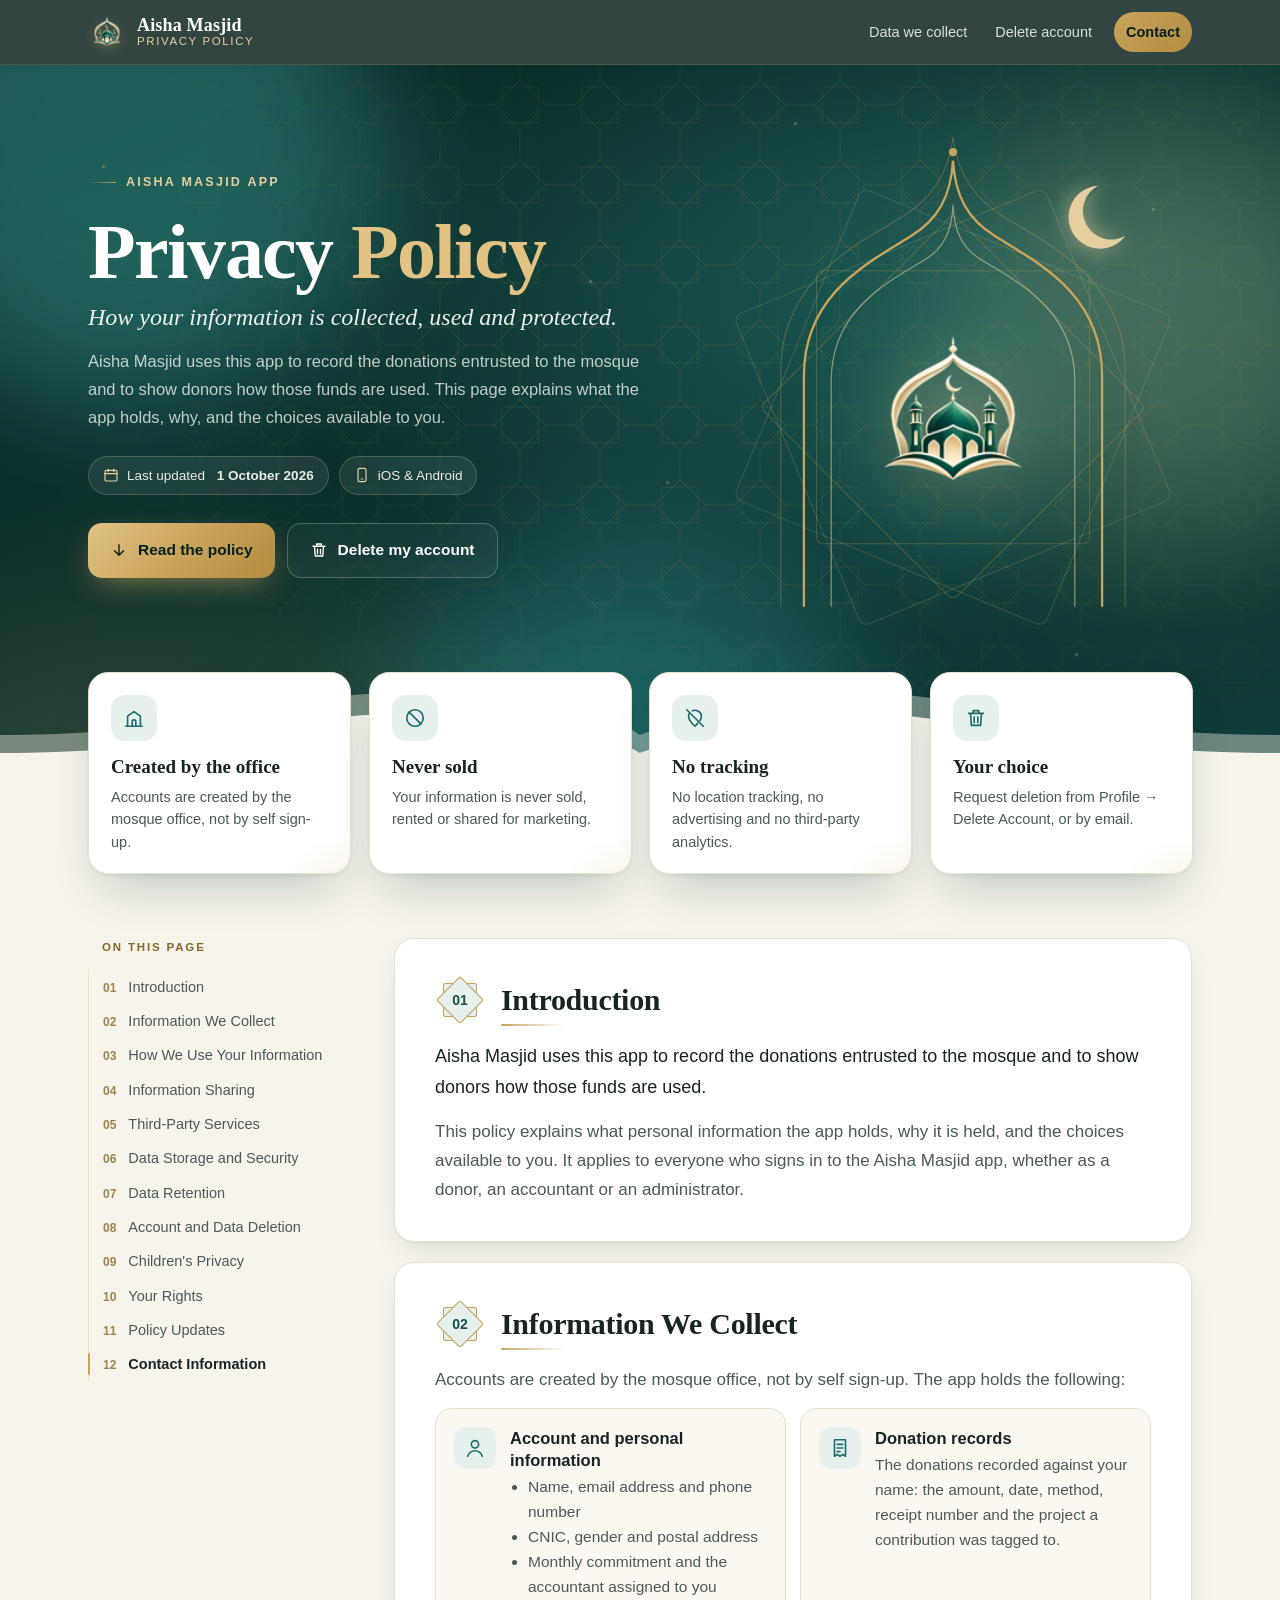
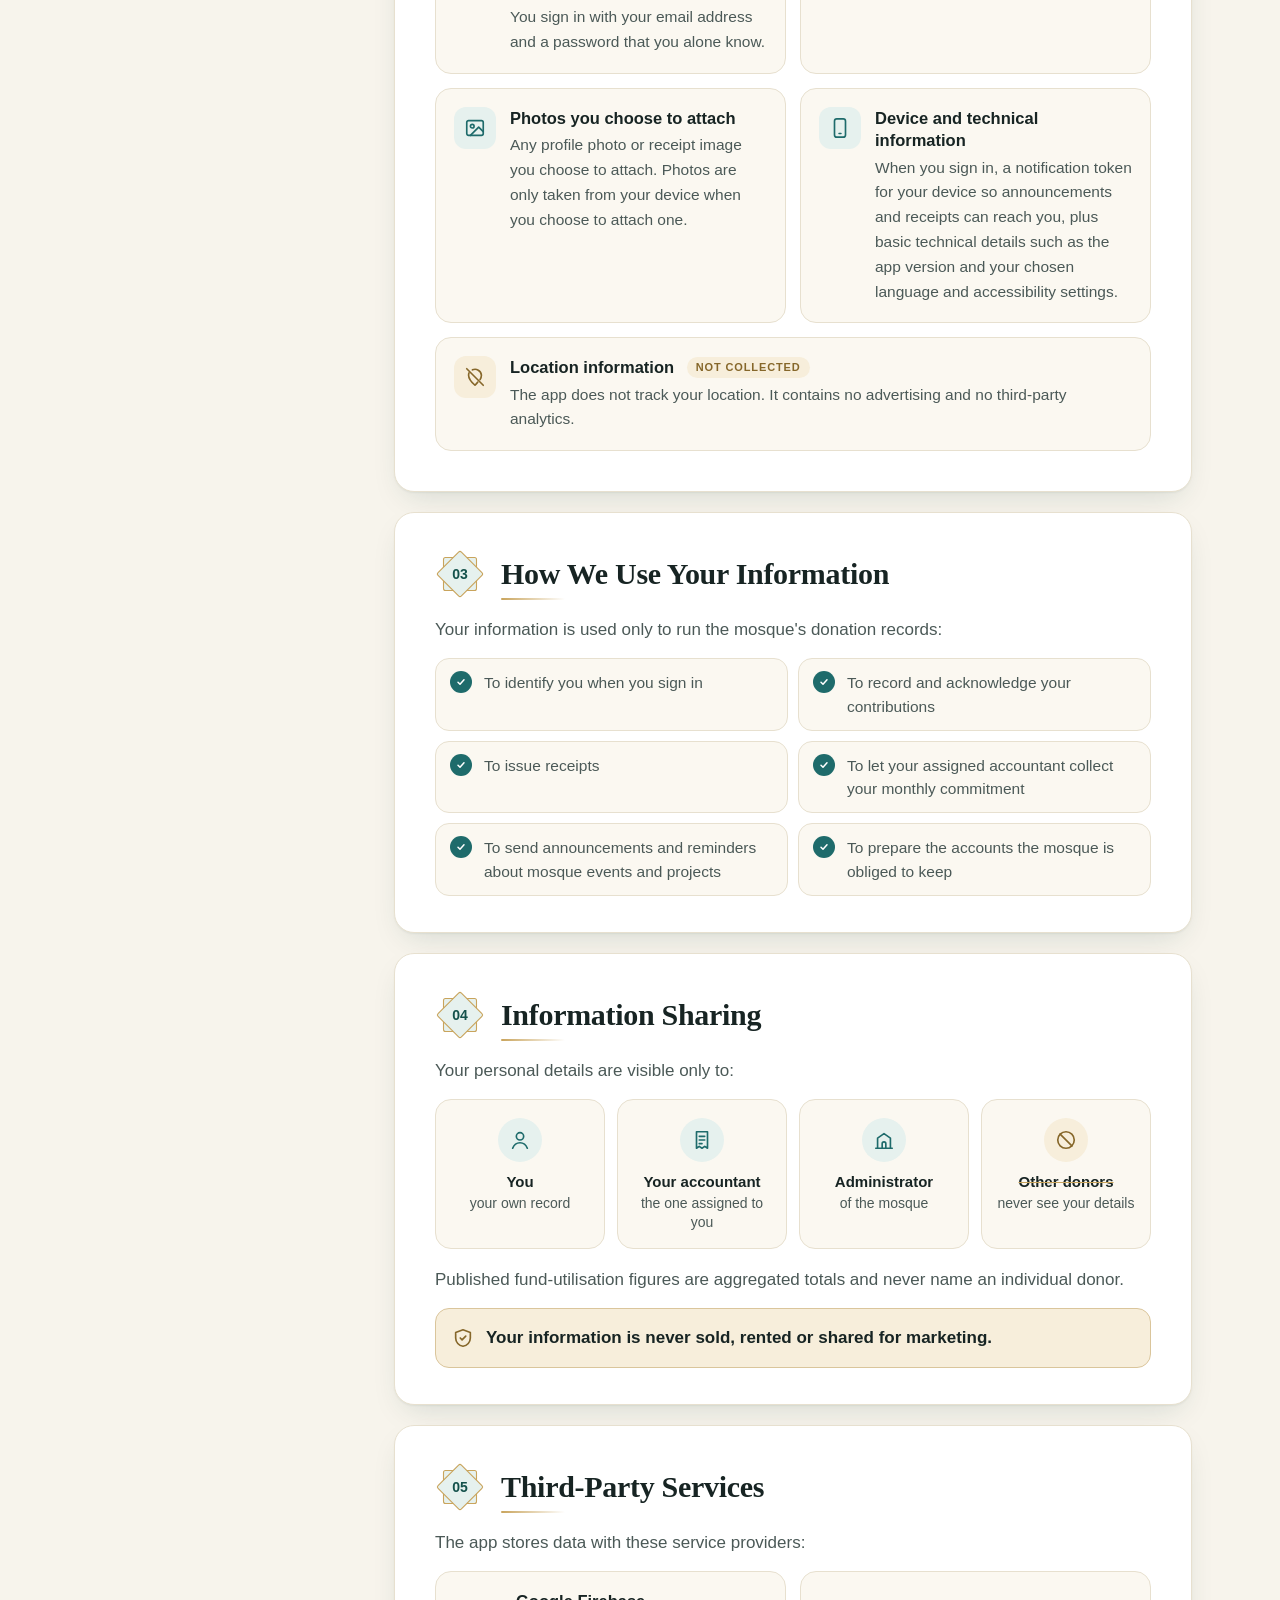
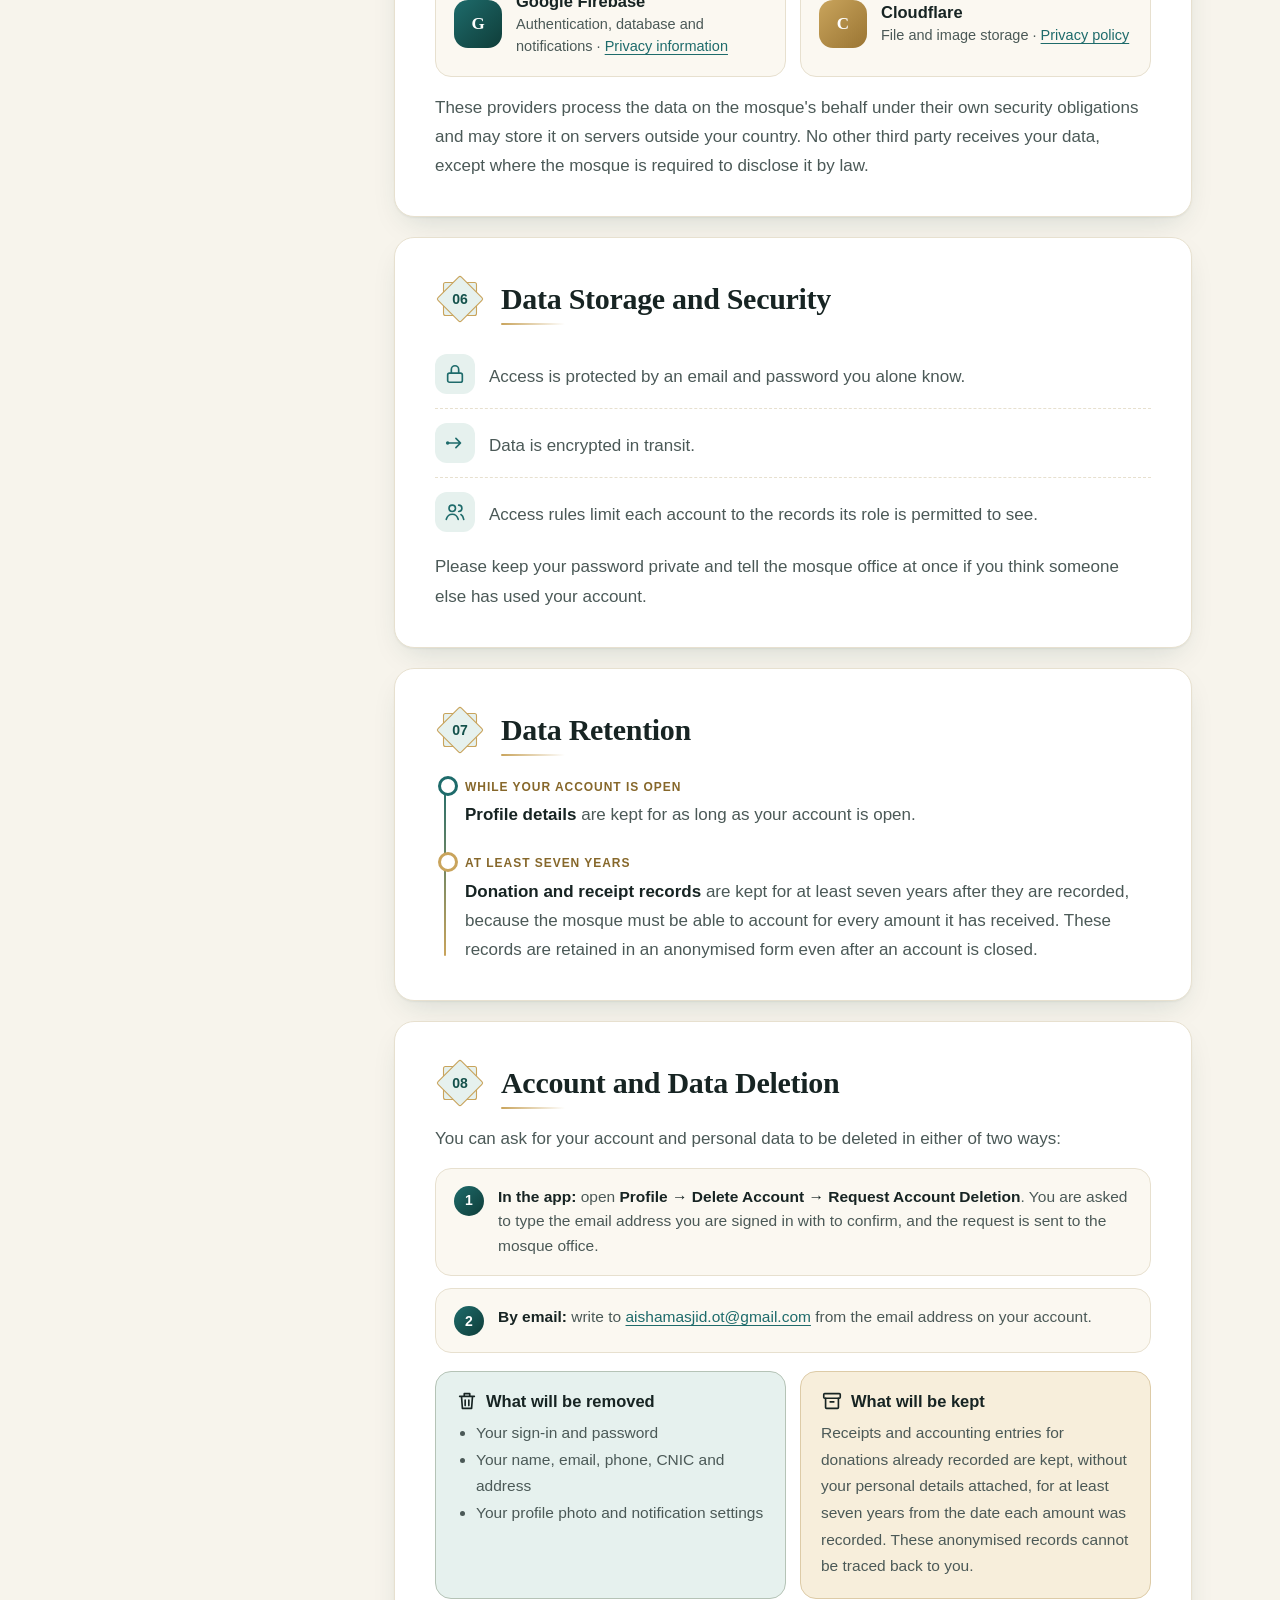
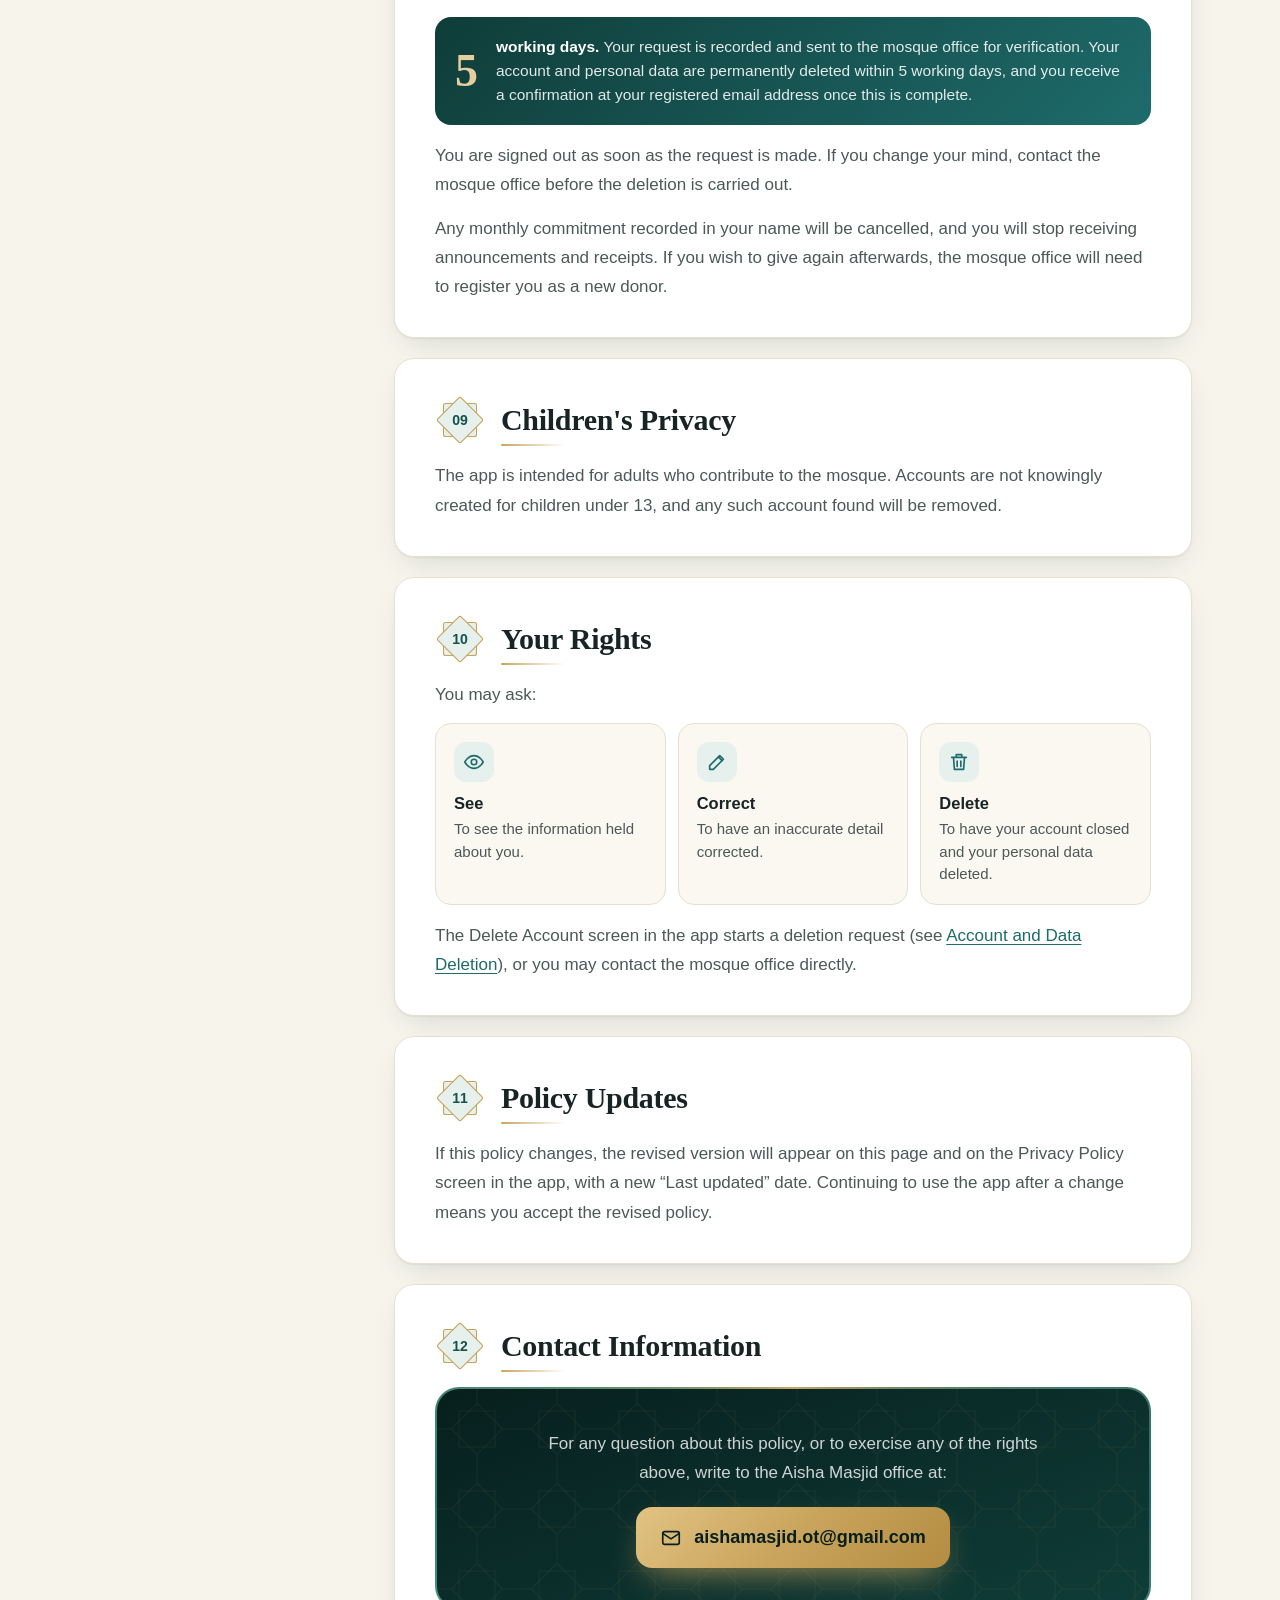
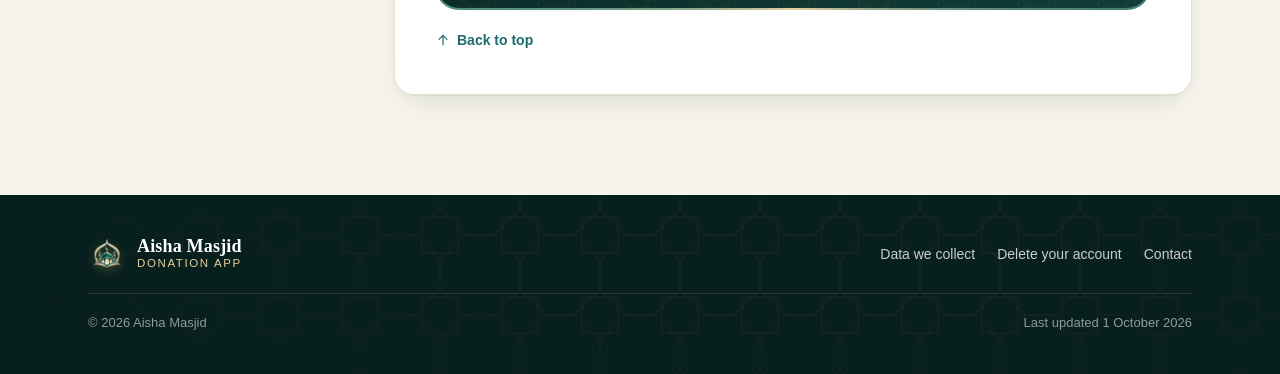
==== commit 46a7a491: "Add richer animations to privacy policy page Co-Authored-By: Claude Opus 5.5 <noreply@anthropic.com>" ====
--- a/index.html
+++ b/index.html
@@ -91,14 +91,17 @@
 .eyebrow{display:inline-flex;align-items:center;gap:10px;font-size:12.5px;font-weight:700;letter-spacing:.18em;text-transform:uppercase;color:var(--gold-2)}
 .eyebrow::before{content:"";width:28px;height:1px;background:linear-gradient(90deg,transparent,var(--gold))}
 .hero h1{font:600 clamp(44px,8vw,78px)/1.02 var(--serif);letter-spacing:-.02em;margin:18px 0 10px}
-.hero h1 .shine{background:linear-gradient(100deg,var(--gold) 0%,#F6E7C4 25%,var(--gold) 50%,#F6E7C4 75%,var(--gold) 100%);background-size:200% 100%;-webkit-background-clip:text;background-clip:text;color:transparent;animation:shine 6s linear infinite}
+.hero h1{animation:none}
+.word{display:inline-block;white-space:nowrap}
+.ch{display:inline-block;animation:letter 1s var(--ease) both;animation-delay:calc(.25s + var(--d)*.045s)}
+.gold .ch{color:#E2C383;animation:letter 1s var(--ease) both,goldglow 4.5s ease-in-out infinite;animation-delay:calc(.25s + var(--d)*.045s),calc(1.5s + var(--d)*.12s)}
 .tagline{font:italic 400 clamp(19px,2.6vw,24px)/1.4 var(--serif);color:rgba(255,255,255,.92);margin:0 0 12px}
 .lede{max-width:560px;margin:0;color:rgba(255,255,255,.74);font-size:16.5px}
 .chips{display:flex;flex-wrap:wrap;gap:10px;margin:24px 0 0;padding:0;list-style:none}
 .chips li{display:flex;align-items:center;gap:8px;font-size:13.5px;padding:7px 14px;border-radius:999px;background:rgba(255,255,255,.07);border:1px solid rgba(230,207,158,.22);color:rgba(255,255,255,.9)}
 .chips .ic{width:16px;height:16px;color:var(--gold-2)}
 .actions{display:flex;flex-wrap:wrap;gap:12px;margin-top:28px}
-.btn{display:inline-flex;align-items:center;gap:10px;padding:13px 22px;border-radius:14px;font-weight:700;font-size:15.5px;text-decoration:none;transition:transform .3s var(--ease),box-shadow .3s,background .3s}
+.btn{display:inline-flex;align-items:center;gap:10px;padding:13px 22px;border-radius:14px;font-weight:700;font-size:15.5px;text-decoration:none;transition:transform .3s var(--ease),box-shadow .3s,background .3s,translate .3s ease-out}
 .btn .ic{width:18px;height:18px}
 .btn-gold{background:linear-gradient(135deg,#E2C383,var(--gold) 50%,#B48C42);color:var(--em-950);box-shadow:0 10px 30px -10px rgba(201,164,92,.7)}
 .btn-gold:hover{transform:translateY(-2px);color:var(--em-950);box-shadow:0 16px 36px -10px rgba(201,164,92,.8)}
@@ -115,8 +118,64 @@
 .spin.rev{animation-duration:120s;animation-direction:reverse}
 .floaty{animation:float 6s ease-in-out infinite}
 .crescent{filter:drop-shadow(0 0 10px rgba(230,207,158,.7));animation:glow 4s ease-in-out infinite}
-.hero-edge{position:absolute;left:0;right:0;bottom:-1px;width:100%;height:90px}
-.hero-edge path{fill:var(--bg)}
+/* animated waves */
+.waves{position:absolute;left:0;right:0;bottom:-1px;height:90px;overflow:hidden;z-index:1;pointer-events:none}
+.waves svg{position:absolute;bottom:0;left:0;width:200%;height:100%}
+.waves path{fill:var(--bg)}
+.waves .w1{animation:wave 28s linear infinite}
+.waves .w2{height:120%;opacity:.4;animation:wave 40s linear infinite reverse}
+
+/* aurora + rising lanterns */
+.aurora{position:absolute;inset:0;pointer-events:none;overflow:hidden}
+.aurora i{position:absolute;border-radius:50%;filter:blur(70px);mix-blend-mode:screen;will-change:transform}
+.aurora i:nth-child(1){width:520px;height:520px;left:-140px;top:-180px;background:#2A7F76;opacity:.55;animation:aur1 22s ease-in-out infinite alternate}
+.aurora i:nth-child(2){width:420px;height:420px;right:-100px;top:8%;background:#C9A45C;opacity:.24;animation:aur2 26s ease-in-out infinite alternate}
+.aurora i:nth-child(3){width:480px;height:480px;left:30%;bottom:-240px;background:#1E6B6B;opacity:.5;animation:aur3 30s ease-in-out infinite alternate}
+.lanterns{position:absolute;inset:0;pointer-events:none;overflow:hidden}
+.lanterns i{position:absolute;bottom:-20px;left:var(--x);width:6px;height:6px;border-radius:50%;background:radial-gradient(circle,#FFF4D6,#E6CF9E 45%,rgba(201,164,92,0) 72%);box-shadow:0 0 14px 3px rgba(230,207,158,.4);opacity:0;animation:ascend var(--t) linear var(--d) infinite}
+
+/* hero pointer parallax (set by JS on fine pointers) */
+.art{translate:calc(var(--mx,0)*-16px) calc(var(--my,0)*-12px);transition:translate .8s var(--ease)}
+.pattern{translate:calc(var(--mx,0)*12px) calc(var(--my,0)*10px);transition:translate 1s var(--ease)}
+.stars{position:absolute;inset:0;translate:calc(var(--mx,0)*24px) calc(var(--my,0)*18px);transition:translate 1.2s var(--ease)}
+
+/* hero drifts away as you scroll, where the browser supports scroll-driven animation */
+@supports (animation-timeline: scroll()){
+  .art svg{animation:art-out linear both;animation-timeline:scroll(root);animation-range:0 700px}
+  .hero-copy{animation:copy-out linear both;animation-timeline:scroll(root);animation-range:0 700px}
+}
+
+/* topbar on scroll */
+.topbar{transition:background .3s,box-shadow .3s}
+.topbar.scrolled{background:rgba(7,31,29,.95);box-shadow:0 10px 30px -12px rgba(0,0,0,.45)}
+
+/* cursor spotlight */
+.spot{isolation:isolate}
+.spot::before{content:"";position:absolute;inset:0;border-radius:inherit;z-index:-1;pointer-events:none;opacity:0;transition:opacity .35s;
+  background:radial-gradient(320px circle at var(--x,50%) var(--y,50%),color-mix(in srgb,var(--gold) 16%,transparent),transparent 65%)}
+.spot:hover::before{opacity:1}
+.tilt{transform-style:preserve-3d;will-change:transform}
+
+/* heading underline draws in */
+.policy h2{position:relative}
+.policy h2::after{content:"";position:absolute;left:0;bottom:-8px;height:2px;width:64px;border-radius:2px;background:linear-gradient(90deg,var(--gold),transparent);transform-origin:left}
+html.js .reveal:not(.in) h2::after{transform:scaleX(0)}
+html.js .reveal h2::after{transition:transform 1s var(--ease) .35s}
+html.js .reveal.in.done:hover .medal svg,html:not(.js) .policy:hover .medal svg{transform:rotate(45deg)}
+.medal svg{transition:transform .8s var(--ease)}
+
+/* children appear one after another */
+html.js .reveal:not(.in) .stagger>*{opacity:0;transform:translateY(18px) scale(.98)}
+html.js .reveal:not(.done) .stagger>*{transition:opacity .6s var(--ease),transform .6s var(--ease);transition-delay:calc(.2s + var(--i,0)*.08s)}
+
+/* back to top with reading ring */
+.totop{position:fixed;right:18px;bottom:calc(18px + env(safe-area-inset-bottom));z-index:35;width:52px;height:52px;border-radius:50%;display:grid;place-items:center;text-decoration:none;color:var(--accent);
+  background:conic-gradient(var(--gold) calc(var(--p,0)*360deg),color-mix(in srgb,var(--gold) 22%,transparent) 0);box-shadow:var(--shadow-lg);
+  opacity:0;transform:translateY(16px) scale(.85);pointer-events:none;transition:opacity .35s,transform .35s var(--ease)}
+.totop::before{content:"";position:absolute;inset:3px;border-radius:50%;background:var(--surface)}
+.totop .ic{position:relative;width:20px;height:20px}
+.totop.show{opacity:1;transform:none;pointer-events:auto}
+.totop:hover .ic{animation:bob .8s ease-in-out infinite}
 
 /* promises */
 .promises{position:relative;z-index:2;margin-top:-110px;display:grid;gap:14px;grid-template-columns:1fr}
@@ -251,7 +310,7 @@
 .contact-inner::before{content:"";position:absolute;inset:0;opacity:.6;background-image:url("data:image/svg+xml,%3Csvg xmlns='http://www.w3.org/2000/svg' width='80' height='80' viewBox='0 0 80 80'%3E%3Cg fill='none' stroke='%23C9A45C' stroke-opacity='.12' stroke-width='1'%3E%3Crect x='22' y='22' width='36' height='36'/%3E%3Crect x='22' y='22' width='36' height='36' transform='rotate(45 40 40)'/%3E%3Cpath d='M40 0V14.5M40 65.5V80M0 40H14.5M65.5 40H80'/%3E%3C/g%3E%3C/svg%3E")}
 .contact-inner>*{position:relative}
 .contact-inner p{color:rgba(255,255,255,.8) !important;max-width:520px;margin:0 auto 20px !important}
-.contact-inner .mailbig{display:inline-flex;align-items:center;gap:12px;padding:15px 24px;border-radius:16px;background:linear-gradient(135deg,#E2C383,var(--gold) 50%,#B48C42);color:var(--em-950);font-weight:800;font-size:clamp(15px,3.6vw,18px);text-decoration:none;white-space:nowrap;max-width:100%;box-shadow:0 14px 34px -12px rgba(201,164,92,.8);transition:transform .3s var(--ease)}
+.contact-inner .mailbig{display:inline-flex;align-items:center;gap:12px;padding:15px 24px;border-radius:16px;background:linear-gradient(135deg,#E2C383,var(--gold) 50%,#B48C42);color:var(--em-950);font-weight:800;font-size:clamp(15px,3.6vw,18px);text-decoration:none;white-space:nowrap;max-width:100%;box-shadow:0 14px 34px -12px rgba(201,164,92,.8);transition:transform .3s var(--ease),translate .3s ease-out}
 .contact-inner .mailbig:hover{transform:translateY(-3px) scale(1.02);color:var(--em-950)}
 .backtop{display:inline-flex;align-items:center;gap:6px;margin-top:18px;font-size:14px;font-weight:600;text-decoration:none}
 
@@ -282,7 +341,16 @@
 @keyframes twinkle{0%,100%{opacity:.15;transform:scale(.7)}50%{opacity:1;transform:scale(1.2)}}
 @keyframes float{50%{transform:translateY(-10px)}}
 @keyframes glow{50%{filter:drop-shadow(0 0 18px rgba(230,207,158,.95))}}
-@keyframes shine{to{background-position:-200% 0}}
+@keyframes letter{from{opacity:0;transform:translateY(.55em) rotate(8deg);filter:blur(8px)}to{opacity:1;transform:none;filter:none}}
+@keyframes goldglow{0%,100%{color:#E2C383;text-shadow:none}50%{color:#F8EBCB;text-shadow:0 0 26px rgba(230,207,158,.6)}}
+@keyframes wave{to{transform:translateX(-50%)}}
+@keyframes aur1{to{transform:translate(200px,130px) scale(1.2)}}
+@keyframes aur2{to{transform:translate(-170px,150px) scale(.85)}}
+@keyframes aur3{to{transform:translate(-130px,-110px) scale(1.15)}}
+@keyframes ascend{0%{opacity:0;transform:translate(0,0) scale(.6)}12%{opacity:.9}50%{transform:translate(var(--s),-450px) scale(1)}88%{opacity:.55}100%{opacity:0;transform:translate(0,-900px) scale(.7)}}
+@keyframes art-out{to{transform:translateY(140px) scale(.9) rotate(-2deg);opacity:.2}}
+@keyframes copy-out{to{transform:translateY(70px);opacity:.3}}
+@keyframes bob{50%{transform:translateY(-3px)}}
 @keyframes rotate{to{--ang:360deg}}
 
 @media (max-width:420px){
@@ -301,10 +369,15 @@
   html.js .reveal{opacity:1;transform:none}
   html.js .reveal .medal svg{transform:none}
   html.js .reveal .timeline{--grow:1}
+  html.js .reveal:not(.in) .stagger>*{opacity:1;transform:none}
+  html.js .reveal:not(.in) h2::after{transform:none}
+  .lanterns{display:none}
 }
 @media print{
-  .progress,.topbar,.toc-side,.toc-mobile,.backtop,.skip,.pattern,.stars,.art,.actions,.hero-edge{display:none !important}
-  .hero{background:none;color:#000}.hero .lede,.hero .tagline,.eyebrow{color:#333}.hero h1 .shine{color:#000;background:none}
+  .progress,.topbar,.toc-side,.toc-mobile,.backtop,.skip,.pattern,.stars,.art,.actions,.waves,.aurora,.lanterns,.totop{display:none !important}
+  html.js .reveal:not(.in) .stagger>*{opacity:1;transform:none}
+  .gold .ch{color:#000}
+  .hero{background:none;color:#000}.hero .lede,.hero .tagline,.eyebrow{color:#333}
   .promises{margin-top:0}
   html.js .reveal{opacity:1;transform:none}
   .policy,.promise{box-shadow:none;break-inside:avoid-page}
@@ -355,7 +428,15 @@
 </header>
 
 <div class="hero" id="top">
+  <div class="aurora" aria-hidden="true"><i></i><i></i><i></i></div>
   <div class="pattern" aria-hidden="true"></div>
+  <div class="lanterns" aria-hidden="true">
+    <i style="--x:6%;--t:15s;--d:0s;--s:30px"></i><i style="--x:16%;--t:19s;--d:4s;--s:-24px"></i>
+    <i style="--x:27%;--t:13s;--d:7s;--s:18px"></i><i style="--x:38%;--t:21s;--d:2s;--s:-30px"></i>
+    <i style="--x:49%;--t:16s;--d:9s;--s:26px"></i><i style="--x:58%;--t:18s;--d:1s;--s:-20px"></i>
+    <i style="--x:67%;--t:14s;--d:5s;--s:34px"></i><i style="--x:76%;--t:20s;--d:11s;--s:-26px"></i>
+    <i style="--x:86%;--t:17s;--d:3s;--s:22px"></i><i style="--x:94%;--t:22s;--d:8s;--s:-18px"></i>
+  </div>
   <div class="stars" aria-hidden="true">
     <i style="top:14%;left:8%;animation-delay:.2s"></i><i style="top:30%;left:46%;animation-delay:1.4s"></i>
     <i style="top:70%;left:14%;animation-delay:2.1s"></i><i style="top:20%;left:90%;animation-delay:.8s"></i>
@@ -365,7 +446,7 @@
   <div class="wrap hero-grid">
     <div class="hero-copy">
       <span class="eyebrow">Aisha Masjid app</span>
-      <h1>Privacy <span class="shine">Policy</span></h1>
+      <h1 aria-label="Privacy Policy"><span class="word" aria-hidden="true"><span class="ch" style="--d:0">P</span><span class="ch" style="--d:1">r</span><span class="ch" style="--d:2">i</span><span class="ch" style="--d:3">v</span><span class="ch" style="--d:4">a</span><span class="ch" style="--d:5">c</span><span class="ch" style="--d:6">y</span></span> <span class="word gold" aria-hidden="true"><span class="ch" style="--d:8">P</span><span class="ch" style="--d:9">o</span><span class="ch" style="--d:10">l</span><span class="ch" style="--d:11">i</span><span class="ch" style="--d:12">c</span><span class="ch" style="--d:13">y</span></span></h1>
       <p class="tagline">How your information is collected, used and protected.</p>
       <p class="lede">Aisha Masjid uses this app to record the donations entrusted to the mosque and to show donors how those funds are used. This page explains what the app holds, why, and the choices available to you.</p>
       <ul class="chips">
@@ -405,15 +486,18 @@
       </svg>
     </div>
   </div>
-  <svg class="hero-edge" viewBox="0 0 1440 90" preserveAspectRatio="none" aria-hidden="true"><path d="M0 90V60C240 60 300 20 480 20S720 60 720 60 840 20 960 20 1200 60 1440 60V90Z"/></svg>
+  <div class="waves" aria-hidden="true">
+    <svg class="w2" viewBox="0 0 2880 90" preserveAspectRatio="none"><path d="M0 90V50C240 50 300 14 480 14S720 50 720 50 840 14 960 14 1200 50 1440 50C1680 50 1740 14 1920 14S2160 50 2160 50 2280 14 2400 14 2640 50 2880 50V90Z"/></svg>
+    <svg class="w1" viewBox="0 0 2880 90" preserveAspectRatio="none"><path d="M0 90V60C240 60 300 20 480 20S720 60 720 60 840 20 960 20 1200 60 1440 60C1680 60 1740 20 1920 20S2160 60 2160 60 2280 20 2400 20 2640 60 2880 60V90Z"/></svg>
+  </div>
 </div>
 
 <div class="wrap">
   <div class="promises">
-    <div class="promise reveal"><div class="badge"><svg class="ic"><use href="#i-office"/></svg></div><h3>Created by the office</h3><p>Accounts are created by the mosque office, not by self sign-up.</p></div>
-    <div class="promise reveal"><div class="badge"><svg class="ic"><use href="#i-ban"/></svg></div><h3>Never sold</h3><p>Your information is never sold, rented or shared for marketing.</p></div>
-    <div class="promise reveal"><div class="badge"><svg class="ic"><use href="#i-pinoff"/></svg></div><h3>No tracking</h3><p>No location tracking, no advertising and no third-party analytics.</p></div>
-    <div class="promise reveal"><div class="badge"><svg class="ic"><use href="#i-trash"/></svg></div><h3>Your choice</h3><p>Request deletion from Profile → Delete Account, or by email.</p></div>
+    <div class="promise reveal tilt spot"><div class="badge"><svg class="ic"><use href="#i-office"/></svg></div><h3>Created by the office</h3><p>Accounts are created by the mosque office, not by self sign-up.</p></div>
+    <div class="promise reveal tilt spot"><div class="badge"><svg class="ic"><use href="#i-ban"/></svg></div><h3>Never sold</h3><p>Your information is never sold, rented or shared for marketing.</p></div>
+    <div class="promise reveal tilt spot"><div class="badge"><svg class="ic"><use href="#i-pinoff"/></svg></div><h3>No tracking</h3><p>No location tracking, no advertising and no third-party analytics.</p></div>
+    <div class="promise reveal tilt spot"><div class="badge"><svg class="ic"><use href="#i-trash"/></svg></div><h3>Your choice</h3><p>Request deletion from Profile → Delete Account, or by email.</p></div>
   </div>
 </div>
 
@@ -459,16 +543,16 @@
       </nav>
     </details>
 
-    <section class="policy reveal" id="introduction" aria-labelledby="h1-intro">
+    <section class="policy reveal spot" id="introduction" aria-labelledby="h1-intro">
       <div class="sec-head"><span class="medal" aria-hidden="true"><svg><use href="#oct"/></svg><b>01</b></span><h2 id="h1-intro">Introduction</h2></div>
       <p class="lead">Aisha Masjid uses this app to record the donations entrusted to the mosque and to show donors how those funds are used.</p>
       <p>This policy explains what personal information the app holds, why it is held, and the choices available to you. It applies to everyone who signs in to the Aisha Masjid app, whether as a donor, an accountant or an administrator.</p>
     </section>
 
-    <section class="policy reveal" id="information-we-collect" aria-labelledby="h2-collect">
+    <section class="policy reveal spot" id="information-we-collect" aria-labelledby="h2-collect">
       <div class="sec-head"><span class="medal" aria-hidden="true"><svg><use href="#oct"/></svg><b>02</b></span><h2 id="h2-collect">Information We Collect</h2></div>
       <p>Accounts are created by the mosque office, not by self sign-up. The app holds the following:</p>
-      <div class="tiles">
+      <div class="tiles stagger">
         <div class="tile" id="account-information">
           <span class="ib"><svg class="ic"><use href="#i-user"/></svg></span>
           <div><h3>Account and personal information</h3>
@@ -494,10 +578,10 @@
       </div>
     </section>
 
-    <section class="policy reveal" id="how-we-use" aria-labelledby="h3-use">
+    <section class="policy reveal spot" id="how-we-use" aria-labelledby="h3-use">
       <div class="sec-head"><span class="medal" aria-hidden="true"><svg><use href="#oct"/></svg><b>03</b></span><h2 id="h3-use">How We Use Your Information</h2></div>
       <p>Your information is used only to run the mosque's donation records:</p>
-      <ul class="uses">
+      <ul class="uses stagger">
         <li>To identify you when you sign in</li>
         <li>To record and acknowledge your contributions</li>
         <li>To issue receipts</li>
@@ -507,10 +591,10 @@
       </ul>
     </section>
 
-    <section class="policy reveal" id="information-sharing" aria-labelledby="h4-share">
+    <section class="policy reveal spot" id="information-sharing" aria-labelledby="h4-share">
       <div class="sec-head"><span class="medal" aria-hidden="true"><svg><use href="#oct"/></svg><b>04</b></span><h2 id="h4-share">Information Sharing</h2></div>
       <p>Your personal details are visible only to:</p>
-      <div class="who">
+      <div class="who stagger">
         <div><span class="ib"><svg class="ic"><use href="#i-user"/></svg></span><b>You</b>your own record</div>
         <div><span class="ib"><svg class="ic"><use href="#i-receipt"/></svg></span><b>Your accountant</b>the one assigned to you</div>
         <div><span class="ib"><svg class="ic"><use href="#i-office"/></svg></span><b>Administrator</b>of the mosque</div>
@@ -520,17 +604,17 @@
       <p class="note"><svg class="ic"><use href="#i-shield"/></svg>Your information is never sold, rented or shared for marketing.</p>
     </section>
 
-    <section class="policy reveal" id="third-party-services" aria-labelledby="h5-third">
+    <section class="policy reveal spot" id="third-party-services" aria-labelledby="h5-third">
       <div class="sec-head"><span class="medal" aria-hidden="true"><svg><use href="#oct"/></svg><b>05</b></span><h2 id="h5-third">Third-Party Services</h2></div>
       <p>The app stores data with these service providers:</p>
-      <div class="providers">
+      <div class="providers stagger">
         <div class="provider"><span class="mono">G</span><div><h3>Google Firebase</h3><p>Authentication, database and notifications · <a href="https://firebase.google.com/support/privacy" rel="noopener">Privacy information</a></p></div></div>
         <div class="provider cf"><span class="mono">C</span><div><h3>Cloudflare</h3><p>File and image storage · <a href="https://www.cloudflare.com/privacypolicy/" rel="noopener">Privacy policy</a></p></div></div>
       </div>
       <p>These providers process the data on the mosque's behalf under their own security obligations and may store it on servers outside your country. No other third party receives your data, except where the mosque is required to disclose it by law.</p>
     </section>
 
-    <section class="policy reveal" id="storage-security" aria-labelledby="h6-sec">
+    <section class="policy reveal spot" id="storage-security" aria-labelledby="h6-sec">
       <div class="sec-head"><span class="medal" aria-hidden="true"><svg><use href="#oct"/></svg><b>06</b></span><h2 id="h6-sec">Data Storage and Security</h2></div>
       <div class="feature"><span class="ib"><svg class="ic"><use href="#i-lock"/></svg></span><p>Access is protected by an email and password you alone know.</p></div>
       <div class="feature"><span class="ib"><svg class="ic"><use href="#i-transit"/></svg></span><p>Data is encrypted in transit.</p></div>
@@ -538,41 +622,41 @@
       <p>Please keep your password private and tell the mosque office at once if you think someone else has used your account.</p>
     </section>
 
-    <section class="policy reveal" id="data-retention" aria-labelledby="h7-ret">
+    <section class="policy reveal spot" id="data-retention" aria-labelledby="h7-ret">
       <div class="sec-head"><span class="medal" aria-hidden="true"><svg><use href="#oct"/></svg><b>07</b></span><h2 id="h7-ret">Data Retention</h2></div>
-      <ol class="timeline">
+      <ol class="timeline stagger">
         <li><span class="when">While your account is open</span><p><strong>Profile details</strong> are kept for as long as your account is open.</p></li>
         <li><span class="when">At least seven years</span><p><strong>Donation and receipt records</strong> are kept for at least seven years after they are recorded, because the mosque must be able to account for every amount it has received. These records are retained in an anonymised form even after an account is closed.</p></li>
       </ol>
     </section>
 
-    <section class="policy reveal" id="account-deletion" aria-labelledby="h8-del">
+    <section class="policy reveal spot" id="account-deletion" aria-labelledby="h8-del">
       <div class="sec-head"><span class="medal" aria-hidden="true"><svg><use href="#oct"/></svg><b>08</b></span><h2 id="h8-del">Account and Data Deletion</h2></div>
       <p>You can ask for your account and personal data to be deleted in either of two ways:</p>
-      <ol class="steps">
+      <ol class="steps stagger">
         <li><span><strong>In the app:</strong> open <strong>Profile → Delete Account → Request Account Deletion</strong>. You are asked to type the email address you are signed in with to confirm, and the request is sent to the mosque office.</span></li>
         <li><span><strong>By email:</strong> write to <a href="mailto:aishamasjid.ot@gmail.com">aishamasjid.ot@gmail.com</a> from the email address on your account.</span></li>
       </ol>
-      <div class="kept">
+      <div class="kept stagger">
         <div class="rm"><h3><svg class="ic"><use href="#i-trash"/></svg>What will be removed</h3>
           <ul><li>Your sign-in and password</li><li>Your name, email, phone, CNIC and address</li><li>Your profile photo and notification settings</li></ul></div>
         <div class="kp"><h3><svg class="ic"><use href="#i-archive"/></svg>What will be kept</h3>
           <p>Receipts and accounting entries for donations already recorded are kept, without your personal details attached, for at least seven years from the date each amount was recorded. These anonymised records cannot be traced back to you.</p></div>
       </div>
-      <div class="stat"><span class="num">5</span><p><strong>working days.</strong> Your request is recorded and sent to the mosque office for verification. Your account and personal data are permanently deleted within 5 working days, and you receive a confirmation at your registered email address once this is complete.</p></div>
+      <div class="stat"><span class="num" data-count="5">5</span><p><strong>working days.</strong> Your request is recorded and sent to the mosque office for verification. Your account and personal data are permanently deleted within 5 working days, and you receive a confirmation at your registered email address once this is complete.</p></div>
       <p>You are signed out as soon as the request is made. If you change your mind, contact the mosque office before the deletion is carried out.</p>
       <p>Any monthly commitment recorded in your name will be cancelled, and you will stop receiving announcements and receipts. If you wish to give again afterwards, the mosque office will need to register you as a new donor.</p>
     </section>
 
-    <section class="policy reveal" id="children" aria-labelledby="h9-child">
+    <section class="policy reveal spot" id="children" aria-labelledby="h9-child">
       <div class="sec-head"><span class="medal" aria-hidden="true"><svg><use href="#oct"/></svg><b>09</b></span><h2 id="h9-child">Children's Privacy</h2></div>
       <p>The app is intended for adults who contribute to the mosque. Accounts are not knowingly created for children under 13, and any such account found will be removed.</p>
     </section>
 
-    <section class="policy reveal" id="your-rights" aria-labelledby="h10-rights">
+    <section class="policy reveal spot" id="your-rights" aria-labelledby="h10-rights">
       <div class="sec-head"><span class="medal" aria-hidden="true"><svg><use href="#oct"/></svg><b>10</b></span><h2 id="h10-rights">Your Rights</h2></div>
       <p>You may ask:</p>
-      <div class="rights">
+      <div class="rights stagger">
         <div><span class="ib"><svg class="ic"><use href="#i-eye"/></svg></span><h3>See</h3><p>To see the information held about you.</p></div>
         <div><span class="ib"><svg class="ic"><use href="#i-edit"/></svg></span><h3>Correct</h3><p>To have an inaccurate detail corrected.</p></div>
         <div><span class="ib"><svg class="ic"><use href="#i-trash"/></svg></span><h3>Delete</h3><p>To have your account closed and your personal data deleted.</p></div>
@@ -580,12 +664,12 @@
       <p>The Delete Account screen in the app starts a deletion request (see <a href="#account-deletion">Account and Data Deletion</a>), or you may contact the mosque office directly.</p>
     </section>
 
-    <section class="policy reveal" id="policy-updates" aria-labelledby="h11-upd">
+    <section class="policy reveal spot" id="policy-updates" aria-labelledby="h11-upd">
       <div class="sec-head"><span class="medal" aria-hidden="true"><svg><use href="#oct"/></svg><b>11</b></span><h2 id="h11-upd">Policy Updates</h2></div>
       <p>If this policy changes, the revised version will appear on this page and on the Privacy Policy screen in the app, with a new “Last updated” date. Continuing to use the app after a change means you accept the revised policy.</p>
     </section>
 
-    <section class="policy reveal" id="contact" aria-labelledby="h12-contact">
+    <section class="policy reveal spot" id="contact" aria-labelledby="h12-contact">
       <div class="sec-head"><span class="medal" aria-hidden="true"><svg><use href="#oct"/></svg><b>12</b></span><h2 id="h12-contact">Contact Information</h2></div>
       <div class="contact-card">
         <div class="contact-inner">
@@ -614,21 +698,67 @@
   </div>
 </footer>
 
+<a class="totop" href="#top" aria-label="Back to top"><svg class="ic"><use href="#i-up"/></svg></a>
+
 <script>
 (function(){
   var d=document.documentElement;
   try{
-    var bar=document.querySelector('.progress span'),ticking=false;
-    function prog(){var h=d.scrollHeight-innerHeight;bar.style.transform='scaleX('+(h>0?Math.min(1,scrollY/h):0)+')';ticking=false}
+    var reduce=matchMedia('(prefers-reduced-motion: reduce)').matches,
+        fine=matchMedia('(hover: hover) and (pointer: fine)').matches,
+        bar=document.querySelector('.progress span'),top=document.querySelector('.totop'),
+        head=document.querySelector('.topbar'),ticking=false;
+    function prog(){
+      var h=d.scrollHeight-innerHeight,p=h>0?Math.min(1,scrollY/h):0;
+      bar.style.transform='scaleX('+p+')';
+      top.style.setProperty('--p',p);top.classList.toggle('show',scrollY>600);
+      head.classList.toggle('scrolled',scrollY>20);ticking=false;
+    }
     addEventListener('scroll',function(){if(!ticking){ticking=true;requestAnimationFrame(prog)}},{passive:true});prog();
     if(!('IntersectionObserver' in window)){d.classList.remove('js');return}
-    var io=new IntersectionObserver(function(es){es.forEach(function(e){if(e.isIntersecting){e.target.classList.add('in');io.unobserve(e.target)}})},{rootMargin:'0px 0px -6% 0px',threshold:0.06});
+
+    document.querySelectorAll('.stagger').forEach(function(g){[].forEach.call(g.children,function(c,i){c.style.setProperty('--i',i)})});
+
+    function count(n){
+      var to=+n.getAttribute('data-count'),t0=0;n.textContent='0';
+      function step(t){if(!t0)t0=t;var k=Math.min(1,(t-t0)/1300);n.textContent=Math.round(to*(1-Math.pow(1-k,3)));if(k<1)requestAnimationFrame(step)}
+      requestAnimationFrame(step);
+    }
+    function reveal(el){
+      if(el.classList.contains('in'))return;
+      el.classList.add('in');
+      setTimeout(function(){el.classList.add('done')},1900);
+      var n=el.querySelector('[data-count]');if(n&&!reduce)setTimeout(function(){count(n)},350);
+    }
+    var io=new IntersectionObserver(function(es){es.forEach(function(e){if(e.isIntersecting){reveal(e.target);io.unobserve(e.target)}})},{rootMargin:'0px 0px -6% 0px',threshold:0.06});
     document.querySelectorAll('.reveal').forEach(function(el){io.observe(el)});
-    if(location.hash){var t=document.getElementById(location.hash.slice(1));if(t){var s=t.closest('.reveal')||t;s.classList.add('in')}}
+    if(location.hash){var t=document.getElementById(location.hash.slice(1));if(t)reveal(t.closest('.reveal')||t)}
+
     var links={};document.querySelectorAll('.toc-side a').forEach(function(a){links[a.getAttribute('href').slice(1)]=a});
     var spy=new IntersectionObserver(function(es){es.forEach(function(e){if(e.isIntersecting){for(var k in links)links[k].classList.toggle('active',k===e.target.id)}})},{rootMargin:'-25% 0px -65% 0px'});
     document.querySelectorAll('section.policy').forEach(function(s){spy.observe(s)});
     document.querySelectorAll('.toc-mobile a').forEach(function(a){a.addEventListener('click',function(){a.closest('details').open=false})});
+
+    if(!fine)return;
+    document.querySelectorAll('.spot').forEach(function(el){
+      el.addEventListener('pointermove',function(ev){var r=el.getBoundingClientRect();el.style.setProperty('--x',(ev.clientX-r.left)+'px');el.style.setProperty('--y',(ev.clientY-r.top)+'px')});
+    });
+    if(reduce)return;
+    document.querySelectorAll('.tilt').forEach(function(el){
+      el.addEventListener('pointermove',function(ev){
+        var r=el.getBoundingClientRect(),x=(ev.clientX-r.left)/r.width-.5,y=(ev.clientY-r.top)/r.height-.5;
+        el.style.transition='transform .15s ease-out';
+        el.style.transform='perspective(800px) rotateX('+(-y*9).toFixed(2)+'deg) rotateY('+(x*11).toFixed(2)+'deg) translateY(-6px)';
+      });
+      el.addEventListener('pointerleave',function(){el.style.transition='transform .7s cubic-bezier(.2,.7,.2,1)';el.style.transform=''});
+    });
+    document.querySelectorAll('.btn,.mailbig').forEach(function(b){
+      b.addEventListener('pointermove',function(ev){var r=b.getBoundingClientRect();b.style.translate=((ev.clientX-r.left-r.width/2)*.22).toFixed(1)+'px '+((ev.clientY-r.top-r.height/2)*.3).toFixed(1)+'px'});
+      b.addEventListener('pointerleave',function(){b.style.translate=''});
+    });
+    var hero=document.querySelector('.hero');
+    hero.addEventListener('pointermove',function(ev){var r=hero.getBoundingClientRect();hero.style.setProperty('--mx',(((ev.clientX-r.left)/r.width-.5)*2).toFixed(3));hero.style.setProperty('--my',(((ev.clientY-r.top)/r.height-.5)*2).toFixed(3))});
+    hero.addEventListener('pointerleave',function(){hero.style.setProperty('--mx',0);hero.style.setProperty('--my',0)});
   }catch(err){d.classList.remove('js')}
 })();
 </script>
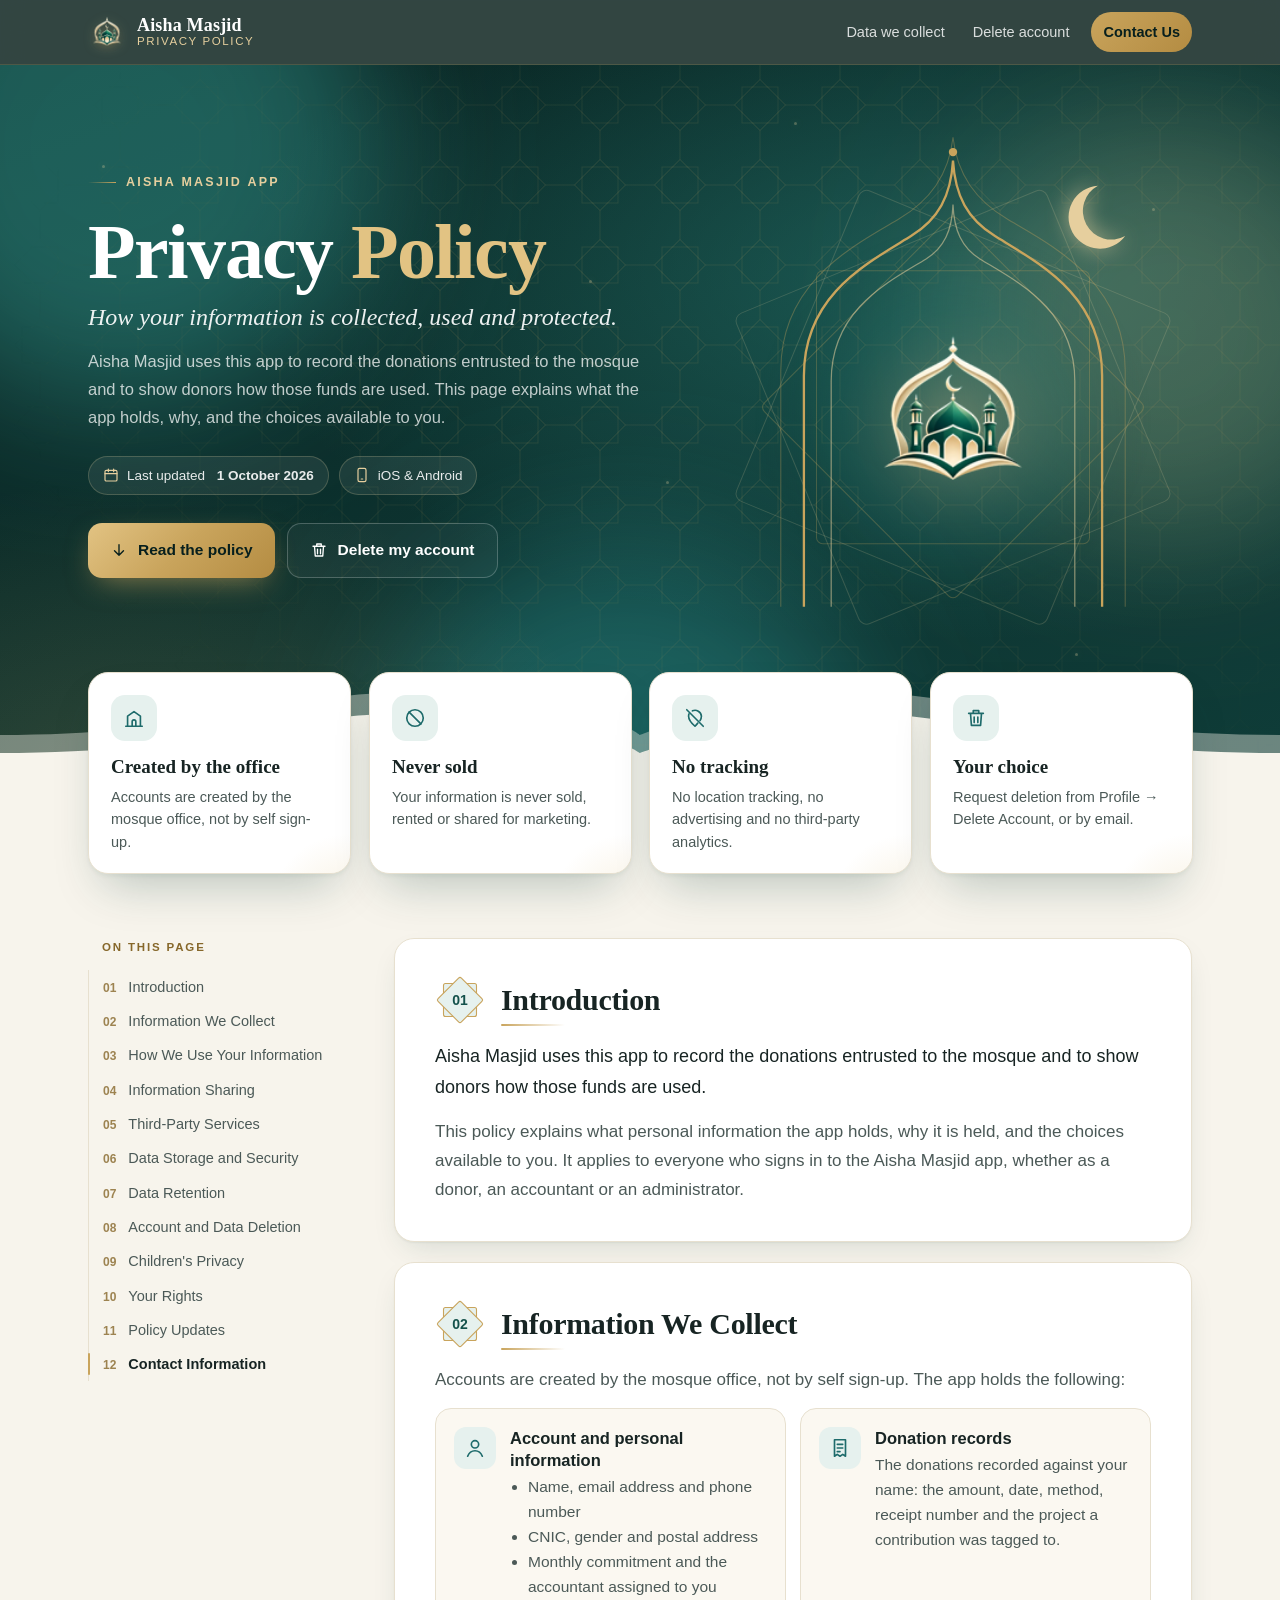
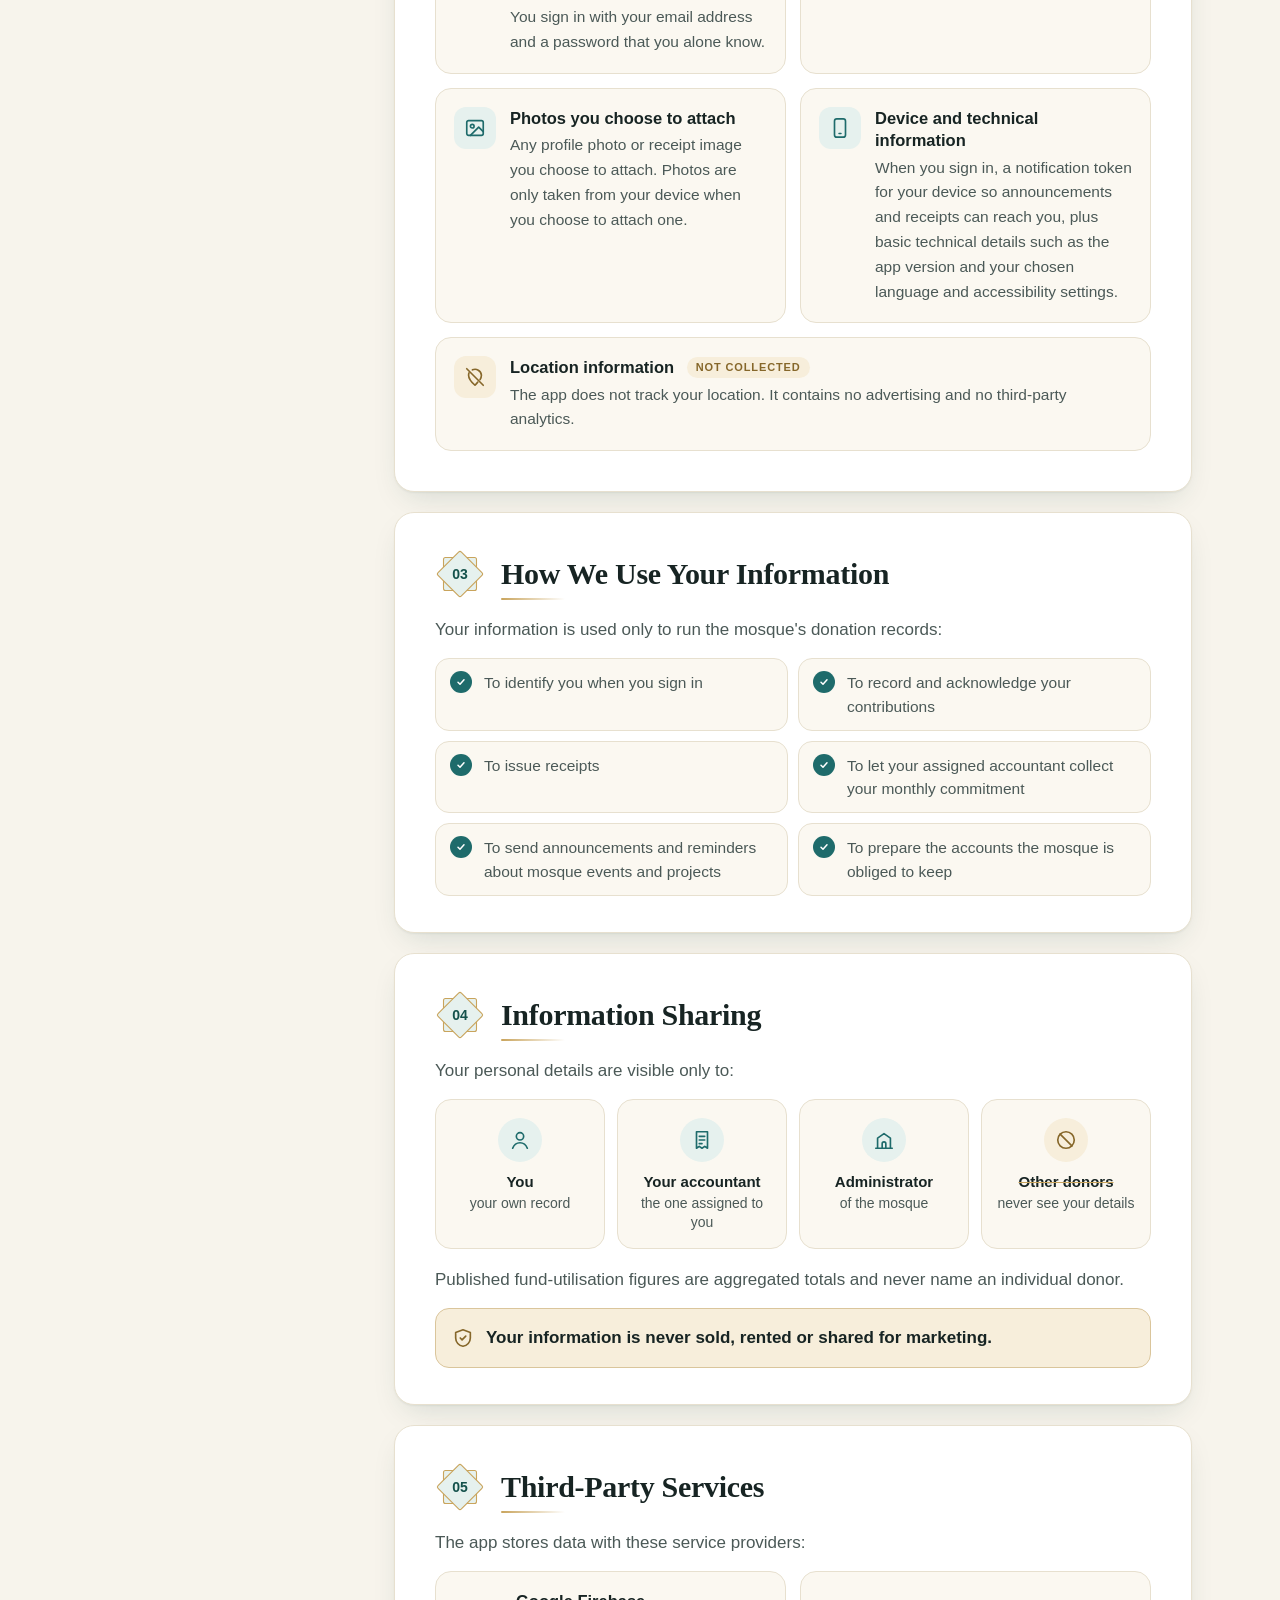
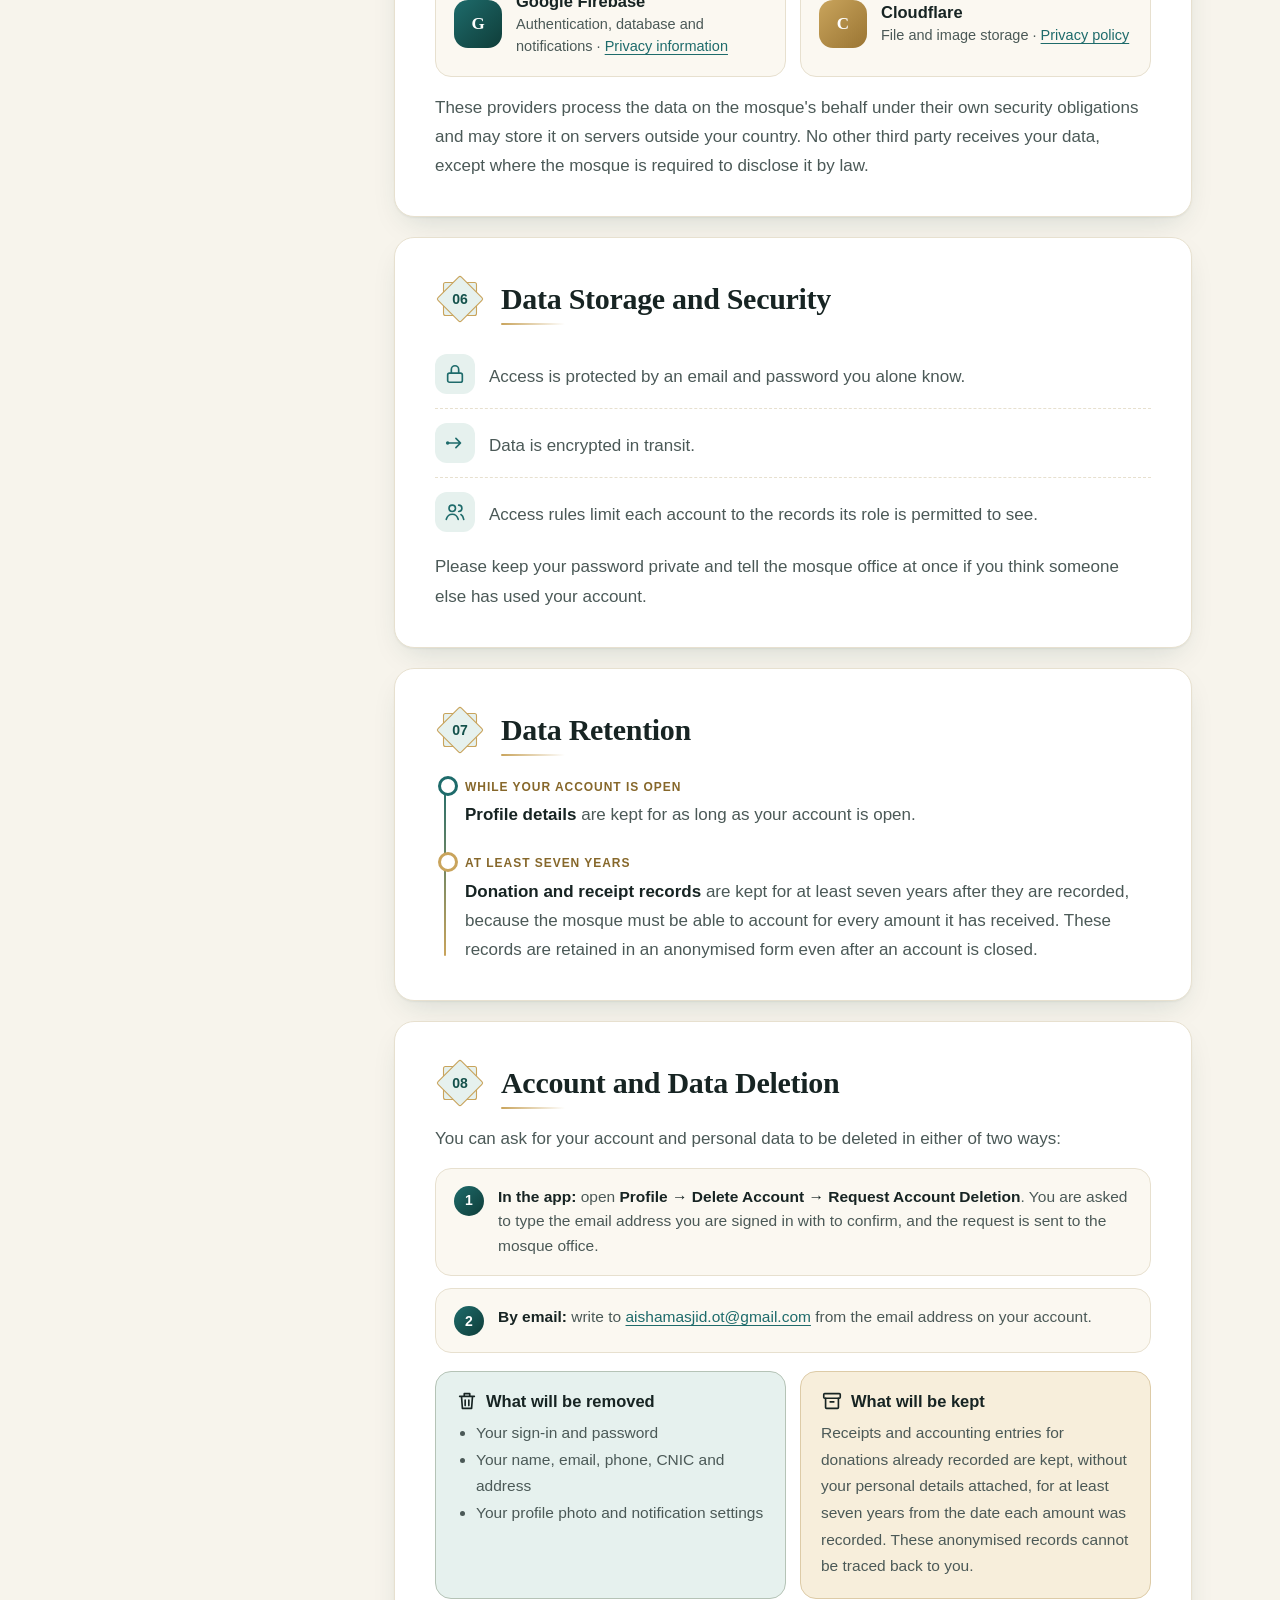
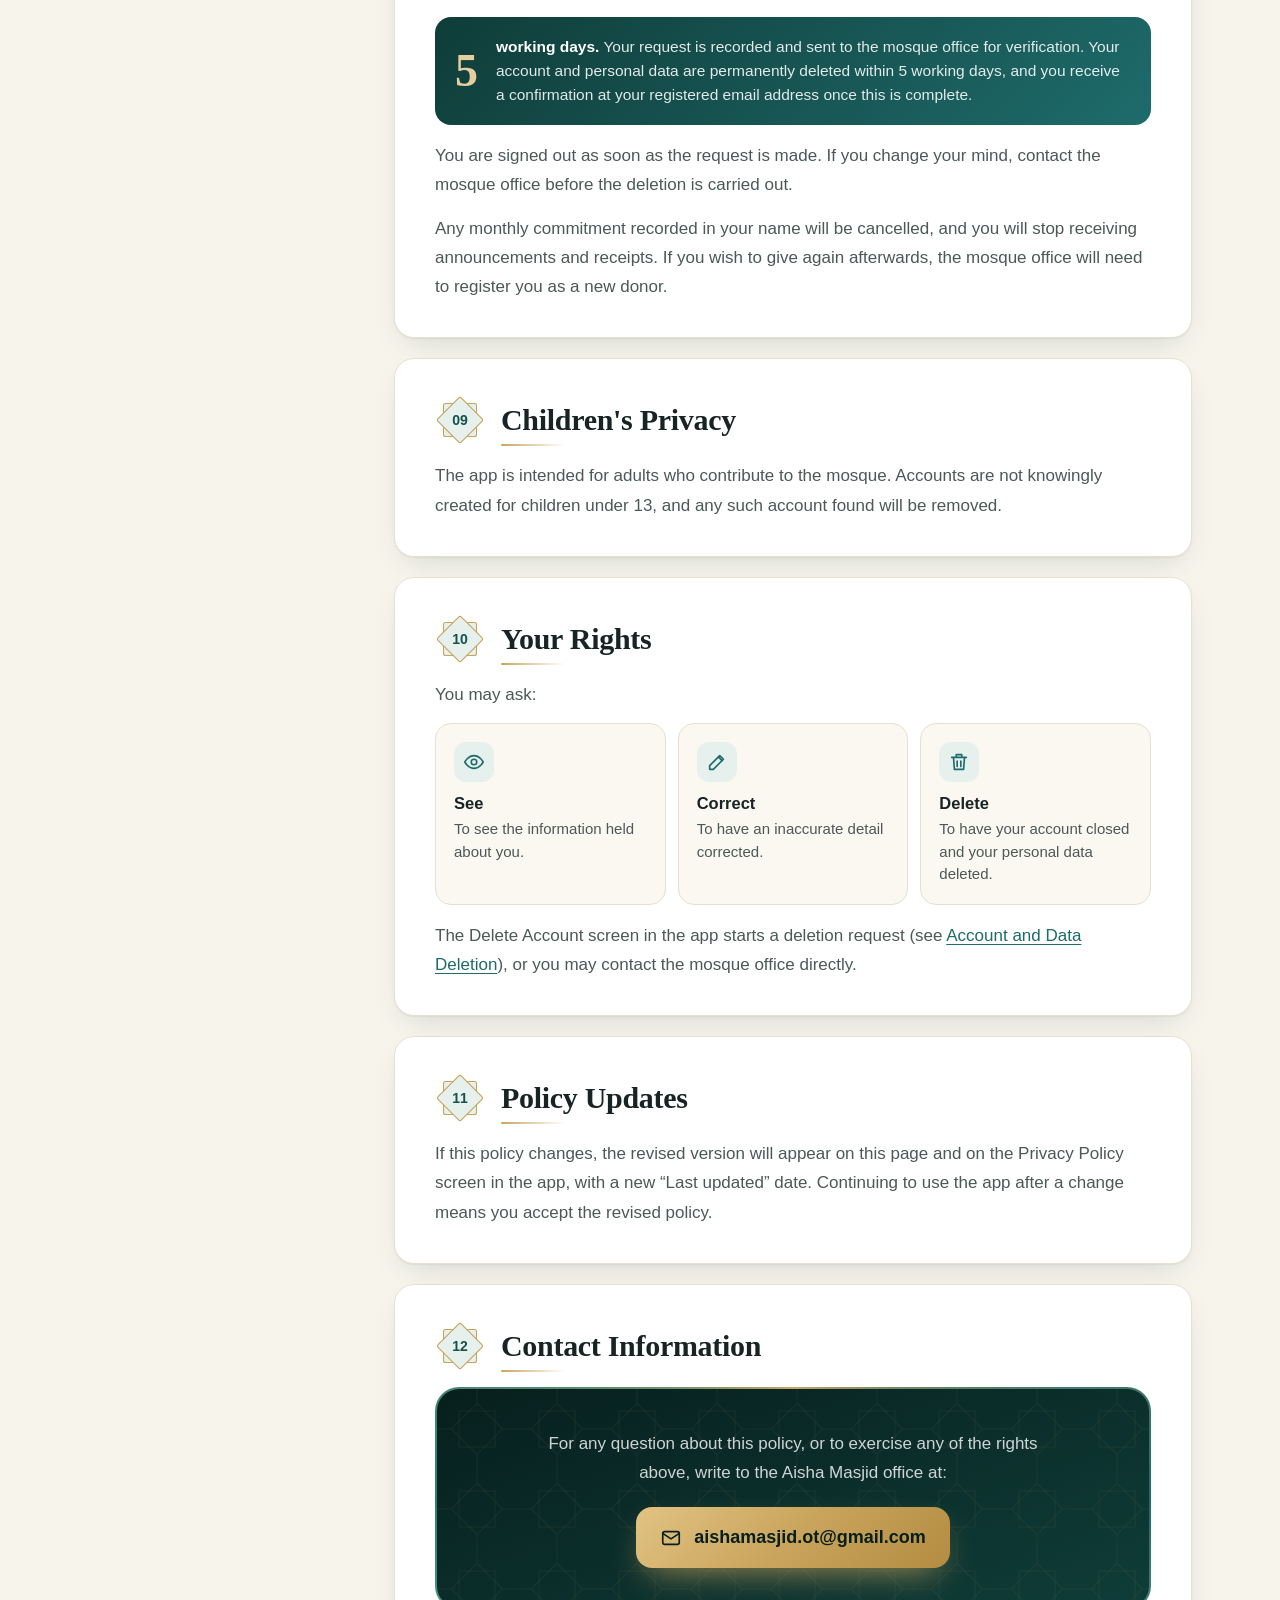
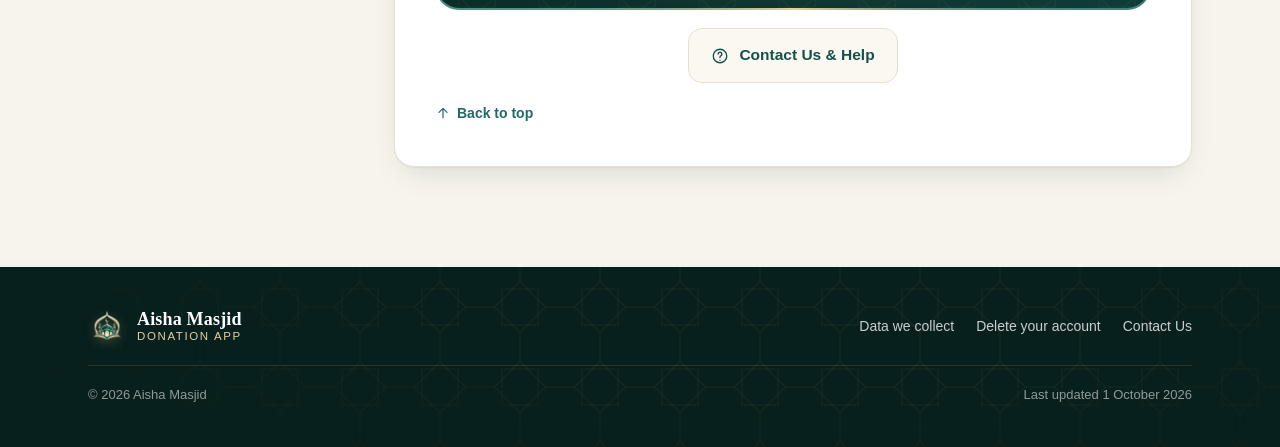
==== commit c4eeba0f: "Add Contact & Support page and shared site styles Co-Authored-By: Claude Opus 5.5 <noreply@anthropic" ====
--- a/index.html
+++ b/index.html
@@ -18,372 +18,7 @@
 <link rel="icon" type="image/png" href="assets/logo.png">
 <link rel="apple-touch-icon" href="assets/logo.png">
 <script>document.documentElement.classList.add('js')</script>
-<style>
-@property --ang{syntax:'<angle>';inherits:false;initial-value:0deg}
-:root{
-  --em-950:#071F1D; --em-900:#0B2E2B; --em-800:#0F3D39; --em-700:#14514B; --em-600:#1E6B6B; --em-500:#2A7F76;
-  --gold:#C9A45C; --gold-2:#E6CF9E;
-  --bg:#F7F4EC; --surface:#FFFFFF; --surface-2:#FBF8F1; --text:#172423; --sub:#4B5957; --line:#E7E0CF;
-  --accent:#1E6B6B; --accent-ink:#14514B; --accent-soft:#E6F1EE; --gold-ink:#86672A; --gold-soft:#F7EEDB;
-  --shadow:0 1px 2px rgba(15,61,57,.06),0 12px 32px -12px rgba(15,61,57,.18);
-  --shadow-lg:0 2px 4px rgba(15,61,57,.06),0 24px 48px -16px rgba(15,61,57,.28);
-  --r:20px;
-  --serif:"Iowan Old Style","Palatino Linotype",Palatino,"Book Antiqua","Noto Serif",Georgia,serif;
-  --sans:-apple-system,BlinkMacSystemFont,"Segoe UI",Roboto,"Helvetica Neue",Arial,"Noto Sans",sans-serif;
-  --ease:cubic-bezier(.2,.7,.2,1);
-}
-@media (prefers-color-scheme:dark){
-  :root{
-    --bg:#0A1312; --surface:#111C1B; --surface-2:#0E1817; --text:#E8EFEC; --sub:#A7B7B3; --line:#21312E;
-    --accent:#5FB8AC; --accent-ink:#8ED3C9; --accent-soft:#15302C; --gold-ink:#D9B983; --gold-soft:#251F14;
-    --shadow:0 1px 2px rgba(0,0,0,.3),0 12px 32px -12px rgba(0,0,0,.5);
-    --shadow-lg:0 2px 4px rgba(0,0,0,.3),0 24px 48px -16px rgba(0,0,0,.6);
-  }
-}
-*{box-sizing:border-box}
-html{scroll-behavior:smooth;-webkit-text-size-adjust:100%}
-body{margin:0;background:var(--bg);color:var(--text);font:17px/1.72 var(--sans);-webkit-font-smoothing:antialiased;overflow-x:hidden}
-img,svg{display:block}
-a{color:var(--accent);text-underline-offset:3px;text-decoration-thickness:1px}
-a:hover{color:var(--accent-ink)}
-a:focus-visible,summary:focus-visible,.btn:focus-visible{outline:3px solid var(--gold);outline-offset:3px;border-radius:10px}
-.sr{position:absolute;width:1px;height:1px;overflow:hidden;clip:rect(0 0 0 0);white-space:nowrap}
-.skip{position:absolute;left:-999px;top:10px;z-index:50;background:#fff;color:#000;padding:8px 14px;border-radius:8px}
-.skip:focus{left:16px}
-.wrap{max-width:1160px;margin:0 auto;padding:0 16px}
-@media (min-width:640px){.wrap{padding:0 28px}}
-.ic{width:22px;height:22px;fill:none;stroke:currentColor;stroke-width:1.8;stroke-linecap:round;stroke-linejoin:round;flex:none}
-
-/* progress */
-.progress{position:fixed;inset:0 0 auto 0;height:3px;z-index:40;pointer-events:none}
-.progress span{display:block;height:100%;background:linear-gradient(90deg,var(--gold),var(--gold-2),var(--gold));transform-origin:0 50%;transform:scaleX(0)}
-
-/* topbar */
-.topbar{position:sticky;top:0;z-index:30;background:rgba(7,31,29,.82);backdrop-filter:saturate(1.4) blur(14px);-webkit-backdrop-filter:saturate(1.4) blur(14px);border-bottom:1px solid rgba(201,164,92,.18);color:#fff}
-.topbar .wrap{display:flex;align-items:center;justify-content:space-between;height:64px;gap:12px}
-.brand{display:flex;align-items:center;gap:11px;text-decoration:none;color:#fff}
-.brand img{width:38px;height:38px;filter:drop-shadow(0 2px 6px rgba(201,164,92,.35))}
-.brand b{font:700 18px/1.15 var(--serif);letter-spacing:.01em;display:block}
-.brand small{display:block;font:500 11.5px/1.2 var(--sans);letter-spacing:.14em;text-transform:uppercase;color:var(--gold-2)}
-.topnav{display:flex;align-items:center;gap:4px}
-.topnav a{color:rgba(255,255,255,.82);text-decoration:none;font-size:14.5px;font-weight:500;padding:8px 12px;border-radius:999px;transition:background .25s,color .25s}
-.topnav a:hover{background:rgba(255,255,255,.08);color:#fff}
-.topnav a.cta{background:linear-gradient(135deg,var(--gold),#B48C42);color:var(--em-950);font-weight:700;margin-left:6px}
-.topnav a.cta:hover{filter:brightness(1.08);color:var(--em-950)}
-.topnav .hide-sm{display:none}
-@media (min-width:760px){.topnav .hide-sm{display:inline-block}}
-
-/* hero */
-.hero{position:relative;overflow:hidden;color:#fff;
-  background:radial-gradient(1200px 600px at 75% 30%,rgba(42,127,118,.55),transparent 60%),
-             radial-gradient(800px 500px at 10% 100%,rgba(201,164,92,.18),transparent 60%),
-             linear-gradient(160deg,var(--em-950),var(--em-900) 45%,var(--em-800));}
-.pattern{position:absolute;inset:-80px;opacity:.9;
-  background-image:url("data:image/svg+xml,%3Csvg xmlns='http://www.w3.org/2000/svg' width='80' height='80' viewBox='0 0 80 80'%3E%3Cg fill='none' stroke='%23C9A45C' stroke-opacity='.14' stroke-width='1'%3E%3Crect x='22' y='22' width='36' height='36'/%3E%3Crect x='22' y='22' width='36' height='36' transform='rotate(45 40 40)'/%3E%3Cpath d='M40 0V14.5M40 65.5V80M0 40H14.5M65.5 40H80'/%3E%3C/g%3E%3C/svg%3E");
-  animation:drift 90s linear infinite;
-  -webkit-mask-image:radial-gradient(ellipse 70% 80% at 60% 40%,#000 30%,transparent 80%);mask-image:radial-gradient(ellipse 70% 80% at 60% 40%,#000 30%,transparent 80%)}
-.stars i{position:absolute;width:3px;height:3px;border-radius:50%;background:var(--gold-2);box-shadow:0 0 8px var(--gold-2);animation:twinkle 4s ease-in-out infinite;opacity:.3}
-.hero-grid{position:relative;display:grid;grid-template-columns:1fr;gap:12px;align-items:center;padding-top:40px;padding-bottom:150px}
-@media (min-width:900px){.hero-grid{grid-template-columns:1.1fr .9fr;gap:40px;padding-top:64px;padding-bottom:170px}}
-.hero-copy>*{animation:rise .9s var(--ease) both}
-.hero-copy>:nth-child(1){animation-delay:.1s}.hero-copy>:nth-child(2){animation-delay:.22s}.hero-copy>:nth-child(3){animation-delay:.34s}
-.hero-copy>:nth-child(4){animation-delay:.46s}.hero-copy>:nth-child(5){animation-delay:.58s}.hero-copy>:nth-child(6){animation-delay:.7s}
-.eyebrow{display:inline-flex;align-items:center;gap:10px;font-size:12.5px;font-weight:700;letter-spacing:.18em;text-transform:uppercase;color:var(--gold-2)}
-.eyebrow::before{content:"";width:28px;height:1px;background:linear-gradient(90deg,transparent,var(--gold))}
-.hero h1{font:600 clamp(44px,8vw,78px)/1.02 var(--serif);letter-spacing:-.02em;margin:18px 0 10px}
-.hero h1{animation:none}
-.word{display:inline-block;white-space:nowrap}
-.ch{display:inline-block;animation:letter 1s var(--ease) both;animation-delay:calc(.25s + var(--d)*.045s)}
-.gold .ch{color:#E2C383;animation:letter 1s var(--ease) both,goldglow 4.5s ease-in-out infinite;animation-delay:calc(.25s + var(--d)*.045s),calc(1.5s + var(--d)*.12s)}
-.tagline{font:italic 400 clamp(19px,2.6vw,24px)/1.4 var(--serif);color:rgba(255,255,255,.92);margin:0 0 12px}
-.lede{max-width:560px;margin:0;color:rgba(255,255,255,.74);font-size:16.5px}
-.chips{display:flex;flex-wrap:wrap;gap:10px;margin:24px 0 0;padding:0;list-style:none}
-.chips li{display:flex;align-items:center;gap:8px;font-size:13.5px;padding:7px 14px;border-radius:999px;background:rgba(255,255,255,.07);border:1px solid rgba(230,207,158,.22);color:rgba(255,255,255,.9)}
-.chips .ic{width:16px;height:16px;color:var(--gold-2)}
-.actions{display:flex;flex-wrap:wrap;gap:12px;margin-top:28px}
-.btn{display:inline-flex;align-items:center;gap:10px;padding:13px 22px;border-radius:14px;font-weight:700;font-size:15.5px;text-decoration:none;transition:transform .3s var(--ease),box-shadow .3s,background .3s,translate .3s ease-out}
-.btn .ic{width:18px;height:18px}
-.btn-gold{background:linear-gradient(135deg,#E2C383,var(--gold) 50%,#B48C42);color:var(--em-950);box-shadow:0 10px 30px -10px rgba(201,164,92,.7)}
-.btn-gold:hover{transform:translateY(-2px);color:var(--em-950);box-shadow:0 16px 36px -10px rgba(201,164,92,.8)}
-.btn-ghost{color:#fff;border:1px solid rgba(255,255,255,.22);background:rgba(255,255,255,.04)}
-.btn-ghost:hover{color:#fff;background:rgba(255,255,255,.1);transform:translateY(-2px)}
-
-.art{position:relative;width:min(100%,420px);margin:0 auto;aspect-ratio:400/460;animation:fadein 1.2s .2s var(--ease) both}
-@media (max-width:899px){.art{width:min(72%,300px);order:-1}}
-.art svg{width:100%;height:100%;overflow:visible}
-.arch{fill:none;stroke:var(--gold);stroke-width:2.2;stroke-dasharray:1;stroke-dashoffset:1;animation:draw 2.6s .3s var(--ease) forwards}
-.arch.in2{stroke:var(--gold-2);stroke-width:1.2;opacity:.55;animation-delay:.7s}
-.arch.in3{stroke-width:1;opacity:.35;animation-delay:1.1s}
-.spin{transform-box:fill-box;transform-origin:center;animation:spin 80s linear infinite}
-.spin.rev{animation-duration:120s;animation-direction:reverse}
-.floaty{animation:float 6s ease-in-out infinite}
-.crescent{filter:drop-shadow(0 0 10px rgba(230,207,158,.7));animation:glow 4s ease-in-out infinite}
-/* animated waves */
-.waves{position:absolute;left:0;right:0;bottom:-1px;height:90px;overflow:hidden;z-index:1;pointer-events:none}
-.waves svg{position:absolute;bottom:0;left:0;width:200%;height:100%}
-.waves path{fill:var(--bg)}
-.waves .w1{animation:wave 28s linear infinite}
-.waves .w2{height:120%;opacity:.4;animation:wave 40s linear infinite reverse}
-
-/* aurora + rising lanterns */
-.aurora{position:absolute;inset:0;pointer-events:none;overflow:hidden}
-.aurora i{position:absolute;border-radius:50%;filter:blur(70px);mix-blend-mode:screen;will-change:transform}
-.aurora i:nth-child(1){width:520px;height:520px;left:-140px;top:-180px;background:#2A7F76;opacity:.55;animation:aur1 22s ease-in-out infinite alternate}
-.aurora i:nth-child(2){width:420px;height:420px;right:-100px;top:8%;background:#C9A45C;opacity:.24;animation:aur2 26s ease-in-out infinite alternate}
-.aurora i:nth-child(3){width:480px;height:480px;left:30%;bottom:-240px;background:#1E6B6B;opacity:.5;animation:aur3 30s ease-in-out infinite alternate}
-.lanterns{position:absolute;inset:0;pointer-events:none;overflow:hidden}
-.lanterns i{position:absolute;bottom:-20px;left:var(--x);width:6px;height:6px;border-radius:50%;background:radial-gradient(circle,#FFF4D6,#E6CF9E 45%,rgba(201,164,92,0) 72%);box-shadow:0 0 14px 3px rgba(230,207,158,.4);opacity:0;animation:ascend var(--t) linear var(--d) infinite}
-
-/* hero pointer parallax (set by JS on fine pointers) */
-.art{translate:calc(var(--mx,0)*-16px) calc(var(--my,0)*-12px);transition:translate .8s var(--ease)}
-.pattern{translate:calc(var(--mx,0)*12px) calc(var(--my,0)*10px);transition:translate 1s var(--ease)}
-.stars{position:absolute;inset:0;translate:calc(var(--mx,0)*24px) calc(var(--my,0)*18px);transition:translate 1.2s var(--ease)}
-
-/* hero drifts away as you scroll, where the browser supports scroll-driven animation */
-@supports (animation-timeline: scroll()){
-  .art svg{animation:art-out linear both;animation-timeline:scroll(root);animation-range:0 700px}
-  .hero-copy{animation:copy-out linear both;animation-timeline:scroll(root);animation-range:0 700px}
-}
-
-/* topbar on scroll */
-.topbar{transition:background .3s,box-shadow .3s}
-.topbar.scrolled{background:rgba(7,31,29,.95);box-shadow:0 10px 30px -12px rgba(0,0,0,.45)}
-
-/* cursor spotlight */
-.spot{isolation:isolate}
-.spot::before{content:"";position:absolute;inset:0;border-radius:inherit;z-index:-1;pointer-events:none;opacity:0;transition:opacity .35s;
-  background:radial-gradient(320px circle at var(--x,50%) var(--y,50%),color-mix(in srgb,var(--gold) 16%,transparent),transparent 65%)}
-.spot:hover::before{opacity:1}
-.tilt{transform-style:preserve-3d;will-change:transform}
-
-/* heading underline draws in */
-.policy h2{position:relative}
-.policy h2::after{content:"";position:absolute;left:0;bottom:-8px;height:2px;width:64px;border-radius:2px;background:linear-gradient(90deg,var(--gold),transparent);transform-origin:left}
-html.js .reveal:not(.in) h2::after{transform:scaleX(0)}
-html.js .reveal h2::after{transition:transform 1s var(--ease) .35s}
-html.js .reveal.in.done:hover .medal svg,html:not(.js) .policy:hover .medal svg{transform:rotate(45deg)}
-.medal svg{transition:transform .8s var(--ease)}
-
-/* children appear one after another */
-html.js .reveal:not(.in) .stagger>*{opacity:0;transform:translateY(18px) scale(.98)}
-html.js .reveal:not(.done) .stagger>*{transition:opacity .6s var(--ease),transform .6s var(--ease);transition-delay:calc(.2s + var(--i,0)*.08s)}
-
-/* back to top with reading ring */
-.totop{position:fixed;right:18px;bottom:calc(18px + env(safe-area-inset-bottom));z-index:35;width:52px;height:52px;border-radius:50%;display:grid;place-items:center;text-decoration:none;color:var(--accent);
-  background:conic-gradient(var(--gold) calc(var(--p,0)*360deg),color-mix(in srgb,var(--gold) 22%,transparent) 0);box-shadow:var(--shadow-lg);
-  opacity:0;transform:translateY(16px) scale(.85);pointer-events:none;transition:opacity .35s,transform .35s var(--ease)}
-.totop::before{content:"";position:absolute;inset:3px;border-radius:50%;background:var(--surface)}
-.totop .ic{position:relative;width:20px;height:20px}
-.totop.show{opacity:1;transform:none;pointer-events:auto}
-.totop:hover .ic{animation:bob .8s ease-in-out infinite}
-
-/* promises */
-.promises{position:relative;z-index:2;margin-top:-110px;display:grid;gap:14px;grid-template-columns:1fr}
-@media (min-width:600px){.promises{grid-template-columns:1fr 1fr}}
-@media (min-width:1000px){.promises{grid-template-columns:repeat(4,1fr);gap:18px}}
-.promise{position:relative;background:var(--surface);border:1px solid var(--line);border-radius:var(--r);padding:22px 22px 20px;box-shadow:var(--shadow-lg);transition:transform .4s var(--ease),border-color .4s;overflow:hidden}
-.promise::after{content:"";position:absolute;inset:auto -30% -60% auto;width:160px;height:160px;border-radius:50%;background:radial-gradient(circle,var(--gold-soft),transparent 70%);opacity:.9;transition:transform .6s var(--ease)}
-.promise:hover{transform:translateY(-6px);border-color:color-mix(in srgb,var(--gold) 55%,var(--line))}
-.promise:hover::after{transform:scale(1.4)}
-.promise .badge{width:46px;height:46px;border-radius:14px;display:grid;place-items:center;background:var(--accent-soft);color:var(--accent);margin-bottom:14px;position:relative;z-index:1}
-.promise h3{font:600 19px/1.3 var(--serif);margin:0 0 6px;position:relative;z-index:1}
-.promise p{margin:0;font-size:14.5px;line-height:1.55;color:var(--sub);position:relative;z-index:1}
-
-/* layout */
-.layout{display:grid;grid-template-columns:1fr;gap:28px;padding-top:44px;padding-bottom:80px}
-@media (min-width:1000px){.layout{grid-template-columns:250px minmax(0,1fr);gap:56px;padding-top:64px}}
-.toc-side{display:none}
-@media (min-width:1000px){.toc-side{display:block;position:sticky;top:96px;align-self:start;max-height:calc(100vh - 120px);overflow:auto}.toc-mobile{display:none}}
-.toc-title{font-size:11.5px;font-weight:700;letter-spacing:.16em;text-transform:uppercase;color:var(--gold-ink);margin:0 0 12px;padding-left:14px}
-.toc ol{list-style:none;margin:0;padding:0}
-.toc-side ol{border-left:1px solid var(--line)}
-.toc a{position:relative;display:flex;gap:12px;align-items:baseline;padding:7px 12px 7px 14px;text-decoration:none;color:var(--sub);font-size:14.5px;line-height:1.4;transition:color .25s,background .25s}
-.toc a span{font:600 12px/1 var(--sans);color:var(--gold-ink);font-variant-numeric:tabular-nums;opacity:.8}
-.toc-side a::before{content:"";position:absolute;left:-1px;top:6px;bottom:6px;width:2px;border-radius:2px;background:var(--gold);transform:scaleY(0);transition:transform .35s var(--ease)}
-.toc a:hover{color:var(--accent-ink)}
-.toc-side a.active{color:var(--text);font-weight:600}
-.toc-side a.active::before{transform:scaleY(1)}
-.toc-mobile{background:var(--surface);border:1px solid var(--line);border-radius:16px;box-shadow:var(--shadow)}
-.toc-mobile summary{cursor:pointer;list-style:none;padding:16px 18px;font-weight:700;display:flex;justify-content:space-between;align-items:center}
-.toc-mobile summary::-webkit-details-marker{display:none}
-.toc-mobile summary::after{content:"";width:9px;height:9px;border-right:2px solid var(--sub);border-bottom:2px solid var(--sub);transform:rotate(45deg);margin-top:-4px;transition:transform .25s}
-.toc-mobile[open] summary::after{transform:rotate(-135deg);margin-top:4px}
-.toc-mobile ol{padding:0 6px 12px}
-.toc-mobile a{border-radius:10px}
-
-/* sections */
-main{min-width:0}
-.policy{position:relative;background:var(--surface);border:1px solid var(--line);border-radius:var(--r);padding:26px 22px;margin-bottom:20px;box-shadow:var(--shadow);scroll-margin-top:84px}
-@media (min-width:640px){.policy{padding:36px 40px}}
-.sec-head{display:flex;align-items:center;gap:16px;margin-bottom:16px}
-.medal{position:relative;width:50px;height:50px;flex:none;display:grid;place-items:center}
-.medal svg{position:absolute;inset:0;width:100%;height:100%}
-.medal svg{fill:var(--accent-soft);stroke:var(--gold);stroke-width:2.2}
-.medal b{position:relative;font:700 14px/1 var(--sans);color:var(--accent-ink);font-variant-numeric:tabular-nums}
-.policy h2{font:600 clamp(24px,3.2vw,30px)/1.2 var(--serif);letter-spacing:-.01em;margin:0}
-.policy h3{font-size:16.5px;line-height:1.35;margin:0 0 4px}
-.policy p{margin:0 0 14px;color:var(--sub)}
-.policy p:last-child{margin-bottom:0}
-.policy strong{color:var(--text)}
-.policy ul.dots{margin:0 0 14px;padding-left:20px;color:var(--sub)}
-.policy ul.dots li{margin:4px 0}
-.policy ul.dots li::marker{color:var(--gold)}
-.lead{font-size:18px;color:var(--text) !important}
-
-.tiles{display:grid;gap:14px;grid-template-columns:1fr;margin:8px 0 4px}
-@media (min-width:700px){.tiles{grid-template-columns:1fr 1fr}}
-.tile{position:relative;display:flex;gap:14px;border:1px solid var(--line);background:var(--surface-2);border-radius:16px;padding:18px;transition:border-color .3s,transform .3s var(--ease)}
-.tile:hover{border-color:color-mix(in srgb,var(--accent) 40%,var(--line));transform:translateY(-2px)}
-.tile .ib{width:42px;height:42px;border-radius:12px;display:grid;place-items:center;background:var(--accent-soft);color:var(--accent);flex:none}
-.tile p,.tile ul{font-size:15.5px;line-height:1.6;margin:0 !important}
-.tile ul{padding-left:18px;color:var(--sub)}
-.tile.wide{grid-column:1/-1}
-.tile.off .ib{background:var(--gold-soft);color:var(--gold-ink)}
-.pill{display:inline-block;margin-left:8px;font:700 11px/1 var(--sans);letter-spacing:.08em;text-transform:uppercase;padding:5px 9px;border-radius:999px;background:var(--gold-soft);color:var(--gold-ink);vertical-align:2px}
-
-.uses{list-style:none;padding:0;margin:4px 0 0;display:grid;gap:10px;grid-template-columns:1fr}
-@media (min-width:700px){.uses{grid-template-columns:1fr 1fr}}
-.uses li{display:flex;gap:12px;align-items:flex-start;padding:12px 14px;border-radius:14px;background:var(--surface-2);border:1px solid var(--line);color:var(--sub);font-size:15.5px;line-height:1.5}
-.uses li::before{content:"";flex:none;width:22px;height:22px;border-radius:50%;margin-top:0;background:var(--accent) url("data:image/svg+xml,%3Csvg xmlns='http://www.w3.org/2000/svg' viewBox='0 0 24 24' fill='none' stroke='white' stroke-width='3' stroke-linecap='round' stroke-linejoin='round'%3E%3Cpath d='M6 12.5l4 4 8-9'/%3E%3C/svg%3E") center/12px no-repeat}
-
-.who{display:grid;gap:12px;grid-template-columns:repeat(2,1fr);margin:6px 0 16px}
-@media (min-width:700px){.who{grid-template-columns:repeat(4,1fr)}}
-.who div{text-align:center;padding:18px 10px 16px;border-radius:16px;border:1px solid var(--line);background:var(--surface-2);font-size:14px;line-height:1.35;color:var(--sub)}
-.who .ib{width:44px;height:44px;margin:0 auto 10px;border-radius:50%;display:grid;place-items:center;background:var(--accent-soft);color:var(--accent)}
-.who b{display:block;color:var(--text);font-size:15px;margin-bottom:2px}
-.who .no .ib{background:var(--gold-soft);color:var(--gold-ink)}
-.who .no b{text-decoration:line-through;text-decoration-color:var(--gold)}
-
-.note{display:flex;gap:12px;align-items:center;border:1px solid color-mix(in srgb,var(--gold) 45%,var(--line));background:var(--gold-soft);padding:14px 16px;border-radius:14px;color:var(--text) !important;font-weight:600;margin:0 0 14px}
-.note .ic{color:var(--gold-ink)}
-
-.providers{display:grid;gap:14px;grid-template-columns:1fr;margin:8px 0 16px}
-@media (min-width:700px){.providers{grid-template-columns:1fr 1fr}}
-.provider{display:flex;gap:14px;align-items:center;padding:18px;border-radius:16px;border:1px solid var(--line);background:var(--surface-2)}
-.mono{width:48px;height:48px;border-radius:14px;display:grid;place-items:center;font:700 17px/1 var(--serif);color:#fff;background:linear-gradient(135deg,var(--em-600),var(--em-800));flex:none}
-.provider.cf .mono{background:linear-gradient(135deg,#C9A45C,#9A7533)}
-.provider h3{margin:0}
-.provider p{margin:2px 0 0 !important;font-size:14.5px;line-height:1.5}
-
-.feature{display:flex;gap:14px;align-items:flex-start;padding:14px 0;border-bottom:1px dashed var(--line)}
-.feature:first-of-type{padding-top:4px}
-.feature:last-of-type{border-bottom:0;margin-bottom:6px}
-.feature .ib{width:40px;height:40px;border-radius:12px;display:grid;place-items:center;background:var(--accent-soft);color:var(--accent);flex:none}
-.feature p{margin:8px 0 0 !important}
-
-.timeline{position:relative;margin:6px 0 0;padding-left:30px}
-.timeline::before{content:"";position:absolute;left:9px;top:8px;bottom:8px;width:2px;background:linear-gradient(var(--accent),var(--gold));border-radius:2px;transform-origin:top;transform:scaleY(var(--grow,1));transition:transform 1.2s var(--ease) .2s}
-.timeline li{position:relative;list-style:none;margin:0 0 18px}
-.timeline li:last-child{margin-bottom:0}
-.timeline li::before{content:"";position:absolute;left:-27px;top:5px;width:14px;height:14px;border-radius:50%;background:var(--surface);border:3px solid var(--accent)}
-.timeline li:last-child::before{border-color:var(--gold)}
-.timeline .when{display:inline-block;font:700 12px/1 var(--sans);letter-spacing:.08em;text-transform:uppercase;color:var(--gold-ink);margin-bottom:4px}
-.timeline p{margin:0 !important}
-
-.steps{list-style:none;padding:0;margin:4px 0 18px;display:grid;gap:12px;counter-reset:s}
-.steps li{counter-increment:s;position:relative;display:flex;gap:14px;padding:16px 18px;border-radius:16px;border:1px solid var(--line);background:var(--surface-2);color:var(--sub);font-size:15.5px;line-height:1.6}
-.steps li::before{content:counter(s);flex:none;width:30px;height:30px;border-radius:50%;display:grid;place-items:center;background:linear-gradient(135deg,var(--em-600),var(--em-800));color:#fff;font-weight:700;font-size:14px;margin-top:1px}
-.kept{display:grid;gap:14px;grid-template-columns:1fr;margin:0 0 18px}
-@media (min-width:700px){.kept{grid-template-columns:1fr 1fr}}
-.kept>div{border-radius:16px;padding:18px 20px;border:1px solid var(--line)}
-.kept .rm{background:var(--accent-soft);border-color:color-mix(in srgb,var(--accent) 25%,var(--line))}
-.kept .kp{background:var(--gold-soft);border-color:color-mix(in srgb,var(--gold) 35%,var(--line))}
-.kept h3{display:flex;align-items:center;gap:8px;margin-bottom:8px}
-.kept ul{margin:0;padding-left:20px;color:var(--sub);font-size:15.5px}
-.kept p{font-size:15.5px;margin:0 !important}
-.stat{display:flex;gap:18px;align-items:center;padding:18px 20px;border-radius:16px;background:linear-gradient(135deg,var(--em-800),var(--em-600));color:#fff;margin:0 0 16px}
-.stat .num{font:600 46px/1 var(--serif);color:var(--gold-2);flex:none}
-.stat p{margin:0 !important;color:rgba(255,255,255,.88) !important;font-size:15.5px;line-height:1.55}
-.stat strong{color:#fff !important}
-
-.rights{display:grid;gap:12px;grid-template-columns:1fr;margin:6px 0 16px}
-@media (min-width:700px){.rights{grid-template-columns:repeat(3,1fr)}}
-.rights div{padding:18px;border-radius:16px;border:1px solid var(--line);background:var(--surface-2);transition:transform .3s var(--ease),border-color .3s}
-.rights div:hover{transform:translateY(-3px);border-color:color-mix(in srgb,var(--gold) 50%,var(--line))}
-.rights .ib{width:40px;height:40px;border-radius:12px;display:grid;place-items:center;background:var(--accent-soft);color:var(--accent);margin-bottom:10px}
-.rights p{margin:0 !important;font-size:15px;line-height:1.5}
-
-/* contact */
-.contact-card{position:relative;border-radius:24px;padding:2px;margin-top:6px;background:conic-gradient(from var(--ang),var(--gold),var(--em-600),var(--gold-2),var(--em-500),var(--gold));animation:rotate 8s linear infinite}
-.contact-inner{position:relative;overflow:hidden;border-radius:22px;padding:30px 24px;background:linear-gradient(160deg,var(--em-950),var(--em-800));color:#fff;text-align:center}
-@media (min-width:640px){.contact-inner{padding:40px}}
-.contact-inner::before{content:"";position:absolute;inset:0;opacity:.6;background-image:url("data:image/svg+xml,%3Csvg xmlns='http://www.w3.org/2000/svg' width='80' height='80' viewBox='0 0 80 80'%3E%3Cg fill='none' stroke='%23C9A45C' stroke-opacity='.12' stroke-width='1'%3E%3Crect x='22' y='22' width='36' height='36'/%3E%3Crect x='22' y='22' width='36' height='36' transform='rotate(45 40 40)'/%3E%3Cpath d='M40 0V14.5M40 65.5V80M0 40H14.5M65.5 40H80'/%3E%3C/g%3E%3C/svg%3E")}
-.contact-inner>*{position:relative}
-.contact-inner p{color:rgba(255,255,255,.8) !important;max-width:520px;margin:0 auto 20px !important}
-.contact-inner .mailbig{display:inline-flex;align-items:center;gap:12px;padding:15px 24px;border-radius:16px;background:linear-gradient(135deg,#E2C383,var(--gold) 50%,#B48C42);color:var(--em-950);font-weight:800;font-size:clamp(15px,3.6vw,18px);text-decoration:none;white-space:nowrap;max-width:100%;box-shadow:0 14px 34px -12px rgba(201,164,92,.8);transition:transform .3s var(--ease),translate .3s ease-out}
-.contact-inner .mailbig:hover{transform:translateY(-3px) scale(1.02);color:var(--em-950)}
-.backtop{display:inline-flex;align-items:center;gap:6px;margin-top:18px;font-size:14px;font-weight:600;text-decoration:none}
-
-footer{position:relative;overflow:hidden;background:var(--em-950);color:rgba(255,255,255,.72);font-size:14px}
-footer .pattern{animation-duration:140s;opacity:.6}
-footer .wrap{position:relative;padding-top:40px;padding-bottom:calc(40px + env(safe-area-inset-bottom));display:flex;flex-wrap:wrap;gap:20px 40px;justify-content:space-between;align-items:center}
-footer nav{display:flex;flex-wrap:wrap;gap:8px 22px}
-footer nav a{color:rgba(255,255,255,.78);text-decoration:none}
-footer nav a:hover{color:var(--gold-2)}
-footer .copy{width:100%;border-top:1px solid rgba(201,164,92,.18);padding-top:18px;display:flex;flex-wrap:wrap;justify-content:space-between;gap:8px;font-size:13px;color:rgba(255,255,255,.55)}
-
-/* scroll reveal (only when JS runs) */
-html.js .reveal{opacity:0;transform:translateY(34px);transition:opacity .8s var(--ease),transform .8s var(--ease)}
-html.js .reveal.in{opacity:1;transform:none}
-html.js .reveal .medal svg{transform:rotate(-90deg) scale(.6);transition:transform 1s var(--ease) .15s}
-html.js .reveal.in .medal svg{transform:none}
-html.js .reveal .timeline{--grow:0}
-html.js .reveal.in .timeline{--grow:1}
-html.js .promises .reveal:nth-child(2){transition-delay:.08s}
-html.js .promises .reveal:nth-child(3){transition-delay:.16s}
-html.js .promises .reveal:nth-child(4){transition-delay:.24s}
-
-@keyframes rise{from{opacity:0;transform:translateY(22px)}to{opacity:1;transform:none}}
-@keyframes fadein{from{opacity:0;transform:scale(.94)}to{opacity:1;transform:none}}
-@keyframes draw{to{stroke-dashoffset:0}}
-@keyframes spin{to{transform:rotate(360deg)}}
-@keyframes drift{to{background-position:160px 160px}}
-@keyframes twinkle{0%,100%{opacity:.15;transform:scale(.7)}50%{opacity:1;transform:scale(1.2)}}
-@keyframes float{50%{transform:translateY(-10px)}}
-@keyframes glow{50%{filter:drop-shadow(0 0 18px rgba(230,207,158,.95))}}
-@keyframes letter{from{opacity:0;transform:translateY(.55em) rotate(8deg);filter:blur(8px)}to{opacity:1;transform:none;filter:none}}
-@keyframes goldglow{0%,100%{color:#E2C383;text-shadow:none}50%{color:#F8EBCB;text-shadow:0 0 26px rgba(230,207,158,.6)}}
-@keyframes wave{to{transform:translateX(-50%)}}
-@keyframes aur1{to{transform:translate(200px,130px) scale(1.2)}}
-@keyframes aur2{to{transform:translate(-170px,150px) scale(.85)}}
-@keyframes aur3{to{transform:translate(-130px,-110px) scale(1.15)}}
-@keyframes ascend{0%{opacity:0;transform:translate(0,0) scale(.6)}12%{opacity:.9}50%{transform:translate(var(--s),-450px) scale(1)}88%{opacity:.55}100%{opacity:0;transform:translate(0,-900px) scale(.7)}}
-@keyframes art-out{to{transform:translateY(140px) scale(.9) rotate(-2deg);opacity:.2}}
-@keyframes copy-out{to{transform:translateY(70px);opacity:.3}}
-@keyframes bob{50%{transform:translateY(-3px)}}
-@keyframes rotate{to{--ang:360deg}}
-
-@media (max-width:420px){
-  body{font-size:16px}
-  .brand small{display:none}
-  .policy h2{font-size:23px}
-  .sec-head{gap:12px}.medal{width:44px;height:44px}
-  .contact-inner{padding:26px 14px}
-  .contact-inner .mailbig{padding:14px 16px;font-size:15px}
-  .contact-inner .mailbig .ic{display:none}
-}
-@media (prefers-reduced-motion:reduce){
-  html{scroll-behavior:auto}
-  *,*::before,*::after{animation:none !important;transition:none !important}
-  .arch{stroke-dashoffset:0}
-  html.js .reveal{opacity:1;transform:none}
-  html.js .reveal .medal svg{transform:none}
-  html.js .reveal .timeline{--grow:1}
-  html.js .reveal:not(.in) .stagger>*{opacity:1;transform:none}
-  html.js .reveal:not(.in) h2::after{transform:none}
-  .lanterns{display:none}
-}
-@media print{
-  .progress,.topbar,.toc-side,.toc-mobile,.backtop,.skip,.pattern,.stars,.art,.actions,.waves,.aurora,.lanterns,.totop{display:none !important}
-  html.js .reveal:not(.in) .stagger>*{opacity:1;transform:none}
-  .gold .ch{color:#000}
-  .hero{background:none;color:#000}.hero .lede,.hero .tagline,.eyebrow{color:#333}
-  .promises{margin-top:0}
-  html.js .reveal{opacity:1;transform:none}
-  .policy,.promise{box-shadow:none;break-inside:avoid-page}
-  body{background:#fff}
-}
-</style>
+<link rel="stylesheet" href="assets/site.css">
 </head>
 <body>
 <svg width="0" height="0" style="position:absolute" aria-hidden="true">
@@ -407,6 +42,7 @@
   <symbol id="i-archive" viewBox="0 0 24 24"><rect x="3" y="4" width="18" height="5" rx="1"/><path d="M5 9v10a1 1 0 0 0 1 1h12a1 1 0 0 0 1-1V9M10 13h4"/></symbol>
   <symbol id="i-cal" viewBox="0 0 24 24"><rect x="3" y="5" width="18" height="16" rx="2"/><path d="M3 10h18M8 3v4M16 3v4"/></symbol>
   <symbol id="i-down" viewBox="0 0 24 24"><path d="M12 5v14M6 13l6 6 6-6"/></symbol>
+  <symbol id="i-help" viewBox="0 0 24 24"><circle cx="12" cy="12" r="9"/><path d="M9.5 9.5a2.5 2.5 0 1 1 3.5 2.3c-.6.3-1 .9-1 1.6V14M12 17.5v.01"/></symbol>
   <symbol id="i-up" viewBox="0 0 24 24"><path d="M12 19V5M6 11l6-6 6 6"/></symbol>
 </svg>
 
@@ -422,7 +58,7 @@
     <nav class="topnav" aria-label="Quick links">
       <a class="hide-sm" href="#information-we-collect">Data we collect</a>
       <a class="hide-sm" href="#account-deletion">Delete account</a>
-      <a class="cta" href="#contact">Contact</a>
+      <a class="cta" href="contact/">Contact Us</a>
     </nav>
   </div>
 </header>
@@ -677,6 +313,7 @@
           <a class="mailbig" href="mailto:aishamasjid.ot@gmail.com"><svg class="ic"><use href="#i-mail"/></svg>aishamasjid.ot@gmail.com</a>
         </div>
       </div>
+      <div class="support-cta"><a class="btn btn-ghost" href="contact/"><svg class="ic"><use href="#i-help"/></svg>Contact Us &amp; Help</a></div>
       <a class="backtop" href="#top"><svg class="ic" style="width:16px;height:16px"><use href="#i-up"/></svg>Back to top</a>
     </section>
   </main>
@@ -692,75 +329,14 @@
     <nav aria-label="Footer">
       <a href="#information-we-collect">Data we collect</a>
       <a href="#account-deletion">Delete your account</a>
-      <a href="#contact">Contact</a>
+      <a href="contact/">Contact Us</a>
     </nav>
-    <div class="copy"><span>© 2026 Aisha Masjid</span><span>Last updated 1 October 2026</span></div>
+    <div class="copy-line"><span>© 2026 Aisha Masjid</span><span>Last updated 1 October 2026</span></div>
   </div>
 </footer>
 
 <a class="totop" href="#top" aria-label="Back to top"><svg class="ic"><use href="#i-up"/></svg></a>
 
-<script>
-(function(){
-  var d=document.documentElement;
-  try{
-    var reduce=matchMedia('(prefers-reduced-motion: reduce)').matches,
-        fine=matchMedia('(hover: hover) and (pointer: fine)').matches,
-        bar=document.querySelector('.progress span'),top=document.querySelector('.totop'),
-        head=document.querySelector('.topbar'),ticking=false;
-    function prog(){
-      var h=d.scrollHeight-innerHeight,p=h>0?Math.min(1,scrollY/h):0;
-      bar.style.transform='scaleX('+p+')';
-      top.style.setProperty('--p',p);top.classList.toggle('show',scrollY>600);
-      head.classList.toggle('scrolled',scrollY>20);ticking=false;
-    }
-    addEventListener('scroll',function(){if(!ticking){ticking=true;requestAnimationFrame(prog)}},{passive:true});prog();
-    if(!('IntersectionObserver' in window)){d.classList.remove('js');return}
-
-    document.querySelectorAll('.stagger').forEach(function(g){[].forEach.call(g.children,function(c,i){c.style.setProperty('--i',i)})});
-
-    function count(n){
-      var to=+n.getAttribute('data-count'),t0=0;n.textContent='0';
-      function step(t){if(!t0)t0=t;var k=Math.min(1,(t-t0)/1300);n.textContent=Math.round(to*(1-Math.pow(1-k,3)));if(k<1)requestAnimationFrame(step)}
-      requestAnimationFrame(step);
-    }
-    function reveal(el){
-      if(el.classList.contains('in'))return;
-      el.classList.add('in');
-      setTimeout(function(){el.classList.add('done')},1900);
-      var n=el.querySelector('[data-count]');if(n&&!reduce)setTimeout(function(){count(n)},350);
-    }
-    var io=new IntersectionObserver(function(es){es.forEach(function(e){if(e.isIntersecting){reveal(e.target);io.unobserve(e.target)}})},{rootMargin:'0px 0px -6% 0px',threshold:0.06});
-    document.querySelectorAll('.reveal').forEach(function(el){io.observe(el)});
-    if(location.hash){var t=document.getElementById(location.hash.slice(1));if(t)reveal(t.closest('.reveal')||t)}
-
-    var links={};document.querySelectorAll('.toc-side a').forEach(function(a){links[a.getAttribute('href').slice(1)]=a});
-    var spy=new IntersectionObserver(function(es){es.forEach(function(e){if(e.isIntersecting){for(var k in links)links[k].classList.toggle('active',k===e.target.id)}})},{rootMargin:'-25% 0px -65% 0px'});
-    document.querySelectorAll('section.policy').forEach(function(s){spy.observe(s)});
-    document.querySelectorAll('.toc-mobile a').forEach(function(a){a.addEventListener('click',function(){a.closest('details').open=false})});
-
-    if(!fine)return;
-    document.querySelectorAll('.spot').forEach(function(el){
-      el.addEventListener('pointermove',function(ev){var r=el.getBoundingClientRect();el.style.setProperty('--x',(ev.clientX-r.left)+'px');el.style.setProperty('--y',(ev.clientY-r.top)+'px')});
-    });
-    if(reduce)return;
-    document.querySelectorAll('.tilt').forEach(function(el){
-      el.addEventListener('pointermove',function(ev){
-        var r=el.getBoundingClientRect(),x=(ev.clientX-r.left)/r.width-.5,y=(ev.clientY-r.top)/r.height-.5;
-        el.style.transition='transform .15s ease-out';
-        el.style.transform='perspective(800px) rotateX('+(-y*9).toFixed(2)+'deg) rotateY('+(x*11).toFixed(2)+'deg) translateY(-6px)';
-      });
-      el.addEventListener('pointerleave',function(){el.style.transition='transform .7s cubic-bezier(.2,.7,.2,1)';el.style.transform=''});
-    });
-    document.querySelectorAll('.btn,.mailbig').forEach(function(b){
-      b.addEventListener('pointermove',function(ev){var r=b.getBoundingClientRect();b.style.translate=((ev.clientX-r.left-r.width/2)*.22).toFixed(1)+'px '+((ev.clientY-r.top-r.height/2)*.3).toFixed(1)+'px'});
-      b.addEventListener('pointerleave',function(){b.style.translate=''});
-    });
-    var hero=document.querySelector('.hero');
-    hero.addEventListener('pointermove',function(ev){var r=hero.getBoundingClientRect();hero.style.setProperty('--mx',(((ev.clientX-r.left)/r.width-.5)*2).toFixed(3));hero.style.setProperty('--my',(((ev.clientY-r.top)/r.height-.5)*2).toFixed(3))});
-    hero.addEventListener('pointerleave',function(){hero.style.setProperty('--mx',0);hero.style.setProperty('--my',0)});
-  }catch(err){d.classList.remove('js')}
-})();
-</script>
+<script src="assets/site.js" defer></script>
 </body>
 </html>
--- a/assets/site.css
+++ b/assets/site.css
@@ -0,0 +1,424 @@
+@property --ang{syntax:'<angle>';inherits:false;initial-value:0deg}
+:root{
+  --em-950:#071F1D; --em-900:#0B2E2B; --em-800:#0F3D39; --em-700:#14514B; --em-600:#1E6B6B; --em-500:#2A7F76;
+  --gold:#C9A45C; --gold-2:#E6CF9E;
+  --bg:#F7F4EC; --surface:#FFFFFF; --surface-2:#FBF8F1; --text:#172423; --sub:#4B5957; --line:#E7E0CF;
+  --accent:#1E6B6B; --accent-ink:#14514B; --accent-soft:#E6F1EE; --gold-ink:#86672A; --gold-soft:#F7EEDB;
+  --shadow:0 1px 2px rgba(15,61,57,.06),0 12px 32px -12px rgba(15,61,57,.18);
+  --shadow-lg:0 2px 4px rgba(15,61,57,.06),0 24px 48px -16px rgba(15,61,57,.28);
+  --r:20px;
+  --serif:"Iowan Old Style","Palatino Linotype",Palatino,"Book Antiqua","Noto Serif",Georgia,serif;
+  --sans:-apple-system,BlinkMacSystemFont,"Segoe UI",Roboto,"Helvetica Neue",Arial,"Noto Sans",sans-serif;
+  --ease:cubic-bezier(.2,.7,.2,1);
+}
+@media (prefers-color-scheme:dark){
+  :root{
+    --bg:#0A1312; --surface:#111C1B; --surface-2:#0E1817; --text:#E8EFEC; --sub:#A7B7B3; --line:#21312E;
+    --accent:#5FB8AC; --accent-ink:#8ED3C9; --accent-soft:#15302C; --gold-ink:#D9B983; --gold-soft:#251F14;
+    --shadow:0 1px 2px rgba(0,0,0,.3),0 12px 32px -12px rgba(0,0,0,.5);
+    --shadow-lg:0 2px 4px rgba(0,0,0,.3),0 24px 48px -16px rgba(0,0,0,.6);
+  }
+}
+*{box-sizing:border-box}
+[hidden]{display:none !important}
+html{scroll-behavior:smooth;-webkit-text-size-adjust:100%}
+body{margin:0;background:var(--bg);color:var(--text);font:17px/1.72 var(--sans);-webkit-font-smoothing:antialiased;overflow-x:hidden}
+img,svg{display:block}
+a{color:var(--accent);text-underline-offset:3px;text-decoration-thickness:1px}
+a:hover{color:var(--accent-ink)}
+a:focus-visible,summary:focus-visible,.btn:focus-visible{outline:3px solid var(--gold);outline-offset:3px;border-radius:10px}
+.sr{position:absolute;width:1px;height:1px;overflow:hidden;clip:rect(0 0 0 0);white-space:nowrap}
+.skip{position:absolute;left:-999px;top:10px;z-index:50;background:#fff;color:#000;padding:8px 14px;border-radius:8px}
+.skip:focus{left:16px}
+.wrap{max-width:1160px;margin:0 auto;padding:0 16px}
+@media (min-width:640px){.wrap{padding:0 28px}}
+.ic{width:22px;height:22px;fill:none;stroke:currentColor;stroke-width:1.8;stroke-linecap:round;stroke-linejoin:round;flex:none}
+
+/* progress */
+.progress{position:fixed;inset:0 0 auto 0;height:3px;z-index:40;pointer-events:none}
+.progress span{display:block;height:100%;background:linear-gradient(90deg,var(--gold),var(--gold-2),var(--gold));transform-origin:0 50%;transform:scaleX(0)}
+
+/* topbar */
+.topbar{position:sticky;top:0;z-index:30;background:rgba(7,31,29,.82);backdrop-filter:saturate(1.4) blur(14px);-webkit-backdrop-filter:saturate(1.4) blur(14px);border-bottom:1px solid rgba(201,164,92,.18);color:#fff}
+.topbar .wrap{display:flex;align-items:center;justify-content:space-between;height:64px;gap:12px}
+.brand{display:flex;align-items:center;gap:11px;text-decoration:none;color:#fff}
+.brand img{width:38px;height:38px;filter:drop-shadow(0 2px 6px rgba(201,164,92,.35))}
+.brand b{font:700 18px/1.15 var(--serif);letter-spacing:.01em;display:block}
+.brand small{display:block;font:500 11.5px/1.2 var(--sans);letter-spacing:.14em;text-transform:uppercase;color:var(--gold-2)}
+.topnav{display:flex;align-items:center;gap:4px}
+.topnav a{color:rgba(255,255,255,.82);text-decoration:none;font-size:14.5px;font-weight:500;padding:8px 12px;border-radius:999px;transition:background .25s,color .25s}
+.topnav a:hover{background:rgba(255,255,255,.08);color:#fff}
+.topnav a.cta{background:linear-gradient(135deg,var(--gold),#B48C42);color:var(--em-950);font-weight:700;margin-left:6px}
+.topnav a.cta:hover{filter:brightness(1.08);color:var(--em-950)}
+.topnav .hide-sm{display:none}
+@media (min-width:760px){.topnav .hide-sm{display:inline-block}}
+
+/* hero */
+.hero{position:relative;overflow:hidden;color:#fff;
+  background:radial-gradient(1200px 600px at 75% 30%,rgba(42,127,118,.55),transparent 60%),
+             radial-gradient(800px 500px at 10% 100%,rgba(201,164,92,.18),transparent 60%),
+             linear-gradient(160deg,var(--em-950),var(--em-900) 45%,var(--em-800));}
+.pattern{position:absolute;inset:-80px;opacity:.9;
+  background-image:url("data:image/svg+xml,%3Csvg xmlns='http://www.w3.org/2000/svg' width='80' height='80' viewBox='0 0 80 80'%3E%3Cg fill='none' stroke='%23C9A45C' stroke-opacity='.14' stroke-width='1'%3E%3Crect x='22' y='22' width='36' height='36'/%3E%3Crect x='22' y='22' width='36' height='36' transform='rotate(45 40 40)'/%3E%3Cpath d='M40 0V14.5M40 65.5V80M0 40H14.5M65.5 40H80'/%3E%3C/g%3E%3C/svg%3E");
+  animation:drift 90s linear infinite;
+  -webkit-mask-image:radial-gradient(ellipse 70% 80% at 60% 40%,#000 30%,transparent 80%);mask-image:radial-gradient(ellipse 70% 80% at 60% 40%,#000 30%,transparent 80%)}
+.stars i{position:absolute;width:3px;height:3px;border-radius:50%;background:var(--gold-2);box-shadow:0 0 8px var(--gold-2);animation:twinkle 4s ease-in-out infinite;opacity:.3}
+.hero-grid{position:relative;display:grid;grid-template-columns:1fr;gap:12px;align-items:center;padding-top:40px;padding-bottom:150px}
+@media (min-width:900px){.hero-grid{grid-template-columns:1.1fr .9fr;gap:40px;padding-top:64px;padding-bottom:170px}}
+.hero-copy>*{animation:rise .9s var(--ease) both}
+.hero-copy>:nth-child(1){animation-delay:.1s}.hero-copy>:nth-child(2){animation-delay:.22s}.hero-copy>:nth-child(3){animation-delay:.34s}
+.hero-copy>:nth-child(4){animation-delay:.46s}.hero-copy>:nth-child(5){animation-delay:.58s}.hero-copy>:nth-child(6){animation-delay:.7s}
+.eyebrow{display:inline-flex;align-items:center;gap:10px;font-size:12.5px;font-weight:700;letter-spacing:.18em;text-transform:uppercase;color:var(--gold-2)}
+.eyebrow::before{content:"";width:28px;height:1px;background:linear-gradient(90deg,transparent,var(--gold))}
+.hero h1{font:600 clamp(44px,8vw,78px)/1.02 var(--serif);letter-spacing:-.02em;margin:18px 0 10px}
+.hero h1{animation:none}
+.word{display:inline-block;white-space:nowrap}
+.ch{display:inline-block;animation:letter 1s var(--ease) both;animation-delay:calc(.25s + var(--d)*.045s)}
+.gold .ch{color:#E2C383;animation:letter 1s var(--ease) both,goldglow 4.5s ease-in-out infinite;animation-delay:calc(.25s + var(--d)*.045s),calc(1.5s + var(--d)*.12s)}
+.tagline{font:italic 400 clamp(19px,2.6vw,24px)/1.4 var(--serif);color:rgba(255,255,255,.92);margin:0 0 12px}
+.lede{max-width:560px;margin:0;color:rgba(255,255,255,.74);font-size:16.5px}
+.chips{display:flex;flex-wrap:wrap;gap:10px;margin:24px 0 0;padding:0;list-style:none}
+.chips li{display:flex;align-items:center;gap:8px;font-size:13.5px;padding:7px 14px;border-radius:999px;background:rgba(255,255,255,.07);border:1px solid rgba(230,207,158,.22);color:rgba(255,255,255,.9)}
+.chips .ic{width:16px;height:16px;color:var(--gold-2)}
+.actions{display:flex;flex-wrap:wrap;gap:12px;margin-top:28px}
+.btn{display:inline-flex;align-items:center;gap:10px;padding:13px 22px;border-radius:14px;font-weight:700;font-size:15.5px;text-decoration:none;transition:transform .3s var(--ease),box-shadow .3s,background .3s,translate .3s ease-out}
+.btn .ic{width:18px;height:18px}
+.btn-gold{background:linear-gradient(135deg,#E2C383,var(--gold) 50%,#B48C42);color:var(--em-950);box-shadow:0 10px 30px -10px rgba(201,164,92,.7)}
+.btn-gold:hover{transform:translateY(-2px);color:var(--em-950);box-shadow:0 16px 36px -10px rgba(201,164,92,.8)}
+.btn-ghost{color:#fff;border:1px solid rgba(255,255,255,.22);background:rgba(255,255,255,.04)}
+.btn-ghost:hover{color:#fff;background:rgba(255,255,255,.1);transform:translateY(-2px)}
+
+.art{position:relative;width:min(100%,420px);margin:0 auto;aspect-ratio:400/460;animation:fadein 1.2s .2s var(--ease) both}
+@media (max-width:899px){.art{width:min(72%,300px);order:-1}}
+.art svg{width:100%;height:100%;overflow:visible}
+.arch{fill:none;stroke:var(--gold);stroke-width:2.2;stroke-dasharray:1;stroke-dashoffset:1;animation:draw 2.6s .3s var(--ease) forwards}
+.arch.in2{stroke:var(--gold-2);stroke-width:1.2;opacity:.55;animation-delay:.7s}
+.arch.in3{stroke-width:1;opacity:.35;animation-delay:1.1s}
+.spin{transform-box:fill-box;transform-origin:center;animation:spin 80s linear infinite}
+.spin.rev{animation-duration:120s;animation-direction:reverse}
+.floaty{animation:float 6s ease-in-out infinite}
+.crescent{filter:drop-shadow(0 0 10px rgba(230,207,158,.7));animation:glow 4s ease-in-out infinite}
+/* animated waves */
+.waves{position:absolute;left:0;right:0;bottom:-1px;height:90px;overflow:hidden;z-index:1;pointer-events:none}
+.waves svg{position:absolute;bottom:0;left:0;width:200%;height:100%}
+.waves path{fill:var(--bg)}
+.waves .w1{animation:wave 28s linear infinite}
+.waves .w2{height:120%;opacity:.4;animation:wave 40s linear infinite reverse}
+
+/* aurora + rising lanterns */
+.aurora{position:absolute;inset:0;pointer-events:none;overflow:hidden}
+.aurora i{position:absolute;border-radius:50%;filter:blur(70px);mix-blend-mode:screen;will-change:transform}
+.aurora i:nth-child(1){width:520px;height:520px;left:-140px;top:-180px;background:#2A7F76;opacity:.55;animation:aur1 22s ease-in-out infinite alternate}
+.aurora i:nth-child(2){width:420px;height:420px;right:-100px;top:8%;background:#C9A45C;opacity:.24;animation:aur2 26s ease-in-out infinite alternate}
+.aurora i:nth-child(3){width:480px;height:480px;left:30%;bottom:-240px;background:#1E6B6B;opacity:.5;animation:aur3 30s ease-in-out infinite alternate}
+.lanterns{position:absolute;inset:0;pointer-events:none;overflow:hidden}
+.lanterns i{position:absolute;bottom:-20px;left:var(--x);width:6px;height:6px;border-radius:50%;background:radial-gradient(circle,#FFF4D6,#E6CF9E 45%,rgba(201,164,92,0) 72%);box-shadow:0 0 14px 3px rgba(230,207,158,.4);opacity:0;animation:ascend var(--t) linear var(--d) infinite}
+
+/* hero pointer parallax (set by JS on fine pointers) */
+.art{translate:calc(var(--mx,0)*-16px) calc(var(--my,0)*-12px);transition:translate .8s var(--ease)}
+.pattern{translate:calc(var(--mx,0)*12px) calc(var(--my,0)*10px);transition:translate 1s var(--ease)}
+.stars{position:absolute;inset:0;translate:calc(var(--mx,0)*24px) calc(var(--my,0)*18px);transition:translate 1.2s var(--ease)}
+
+/* hero drifts away as you scroll, where the browser supports scroll-driven animation */
+@supports (animation-timeline: scroll()){
+  .art svg{animation:art-out linear both;animation-timeline:scroll(root);animation-range:0 700px}
+  .hero-copy{animation:copy-out linear both;animation-timeline:scroll(root);animation-range:0 700px}
+}
+
+/* topbar on scroll */
+.topbar{transition:background .3s,box-shadow .3s}
+.topbar.scrolled{background:rgba(7,31,29,.95);box-shadow:0 10px 30px -12px rgba(0,0,0,.45)}
+
+/* cursor spotlight */
+.spot{isolation:isolate}
+.spot::before{content:"";position:absolute;inset:0;border-radius:inherit;z-index:-1;pointer-events:none;opacity:0;transition:opacity .35s;
+  background:radial-gradient(320px circle at var(--x,50%) var(--y,50%),color-mix(in srgb,var(--gold) 16%,transparent),transparent 65%)}
+.spot:hover::before{opacity:1}
+.tilt{transform-style:preserve-3d;will-change:transform}
+
+/* heading underline draws in */
+.policy h2{position:relative}
+.policy h2::after{content:"";position:absolute;left:0;bottom:-8px;height:2px;width:64px;border-radius:2px;background:linear-gradient(90deg,var(--gold),transparent);transform-origin:left}
+html.js .reveal:not(.in) h2::after{transform:scaleX(0)}
+html.js .reveal h2::after{transition:transform 1s var(--ease) .35s}
+html.js .reveal.in.done:hover .medal svg,html:not(.js) .policy:hover .medal svg{transform:rotate(45deg)}
+.medal svg{transition:transform .8s var(--ease)}
+
+/* children appear one after another */
+html.js .reveal:not(.in) .stagger>*{opacity:0;transform:translateY(18px) scale(.98)}
+html.js .reveal:not(.done) .stagger>*{transition:opacity .6s var(--ease),transform .6s var(--ease);transition-delay:calc(.2s + var(--i,0)*.08s)}
+
+/* back to top with reading ring */
+.totop{position:fixed;right:18px;bottom:calc(18px + env(safe-area-inset-bottom));z-index:35;width:52px;height:52px;border-radius:50%;display:grid;place-items:center;text-decoration:none;color:var(--accent);
+  background:conic-gradient(var(--gold) calc(var(--p,0)*360deg),color-mix(in srgb,var(--gold) 22%,transparent) 0);box-shadow:var(--shadow-lg);
+  opacity:0;transform:translateY(16px) scale(.85);pointer-events:none;transition:opacity .35s,transform .35s var(--ease)}
+.totop::before{content:"";position:absolute;inset:3px;border-radius:50%;background:var(--surface)}
+.totop .ic{position:relative;width:20px;height:20px}
+.totop.show{opacity:1;transform:none;pointer-events:auto}
+.totop:hover .ic{animation:bob .8s ease-in-out infinite}
+
+/* promises */
+.promises{position:relative;z-index:2;margin-top:-110px;display:grid;gap:14px;grid-template-columns:1fr}
+@media (min-width:600px){.promises{grid-template-columns:1fr 1fr}}
+@media (min-width:1000px){.promises{grid-template-columns:repeat(4,1fr);gap:18px}}
+.promise{position:relative;background:var(--surface);border:1px solid var(--line);border-radius:var(--r);padding:22px 22px 20px;box-shadow:var(--shadow-lg);transition:transform .4s var(--ease),border-color .4s;overflow:hidden}
+.promise::after{content:"";position:absolute;inset:auto -30% -60% auto;width:160px;height:160px;border-radius:50%;background:radial-gradient(circle,var(--gold-soft),transparent 70%);opacity:.9;transition:transform .6s var(--ease)}
+.promise:hover{transform:translateY(-6px);border-color:color-mix(in srgb,var(--gold) 55%,var(--line))}
+.promise:hover::after{transform:scale(1.4)}
+.promise .badge{width:46px;height:46px;border-radius:14px;display:grid;place-items:center;background:var(--accent-soft);color:var(--accent);margin-bottom:14px;position:relative;z-index:1}
+.promise h3{font:600 19px/1.3 var(--serif);margin:0 0 6px;position:relative;z-index:1}
+.promise p{margin:0;font-size:14.5px;line-height:1.55;color:var(--sub);position:relative;z-index:1}
+
+/* layout */
+.layout{display:grid;grid-template-columns:1fr;gap:28px;padding-top:44px;padding-bottom:80px}
+@media (min-width:1000px){.layout{grid-template-columns:250px minmax(0,1fr);gap:56px;padding-top:64px}}
+.toc-side{display:none}
+@media (min-width:1000px){.toc-side{display:block;position:sticky;top:96px;align-self:start;max-height:calc(100vh - 120px);overflow:auto}.toc-mobile{display:none}}
+.toc-title{font-size:11.5px;font-weight:700;letter-spacing:.16em;text-transform:uppercase;color:var(--gold-ink);margin:0 0 12px;padding-left:14px}
+.toc ol{list-style:none;margin:0;padding:0}
+.toc-side ol{border-left:1px solid var(--line)}
+.toc a{position:relative;display:flex;gap:12px;align-items:baseline;padding:7px 12px 7px 14px;text-decoration:none;color:var(--sub);font-size:14.5px;line-height:1.4;transition:color .25s,background .25s}
+.toc a span{font:600 12px/1 var(--sans);color:var(--gold-ink);font-variant-numeric:tabular-nums;opacity:.8}
+.toc-side a::before{content:"";position:absolute;left:-1px;top:6px;bottom:6px;width:2px;border-radius:2px;background:var(--gold);transform:scaleY(0);transition:transform .35s var(--ease)}
+.toc a:hover{color:var(--accent-ink)}
+.toc-side a.active{color:var(--text);font-weight:600}
+.toc-side a.active::before{transform:scaleY(1)}
+.toc-mobile{background:var(--surface);border:1px solid var(--line);border-radius:16px;box-shadow:var(--shadow)}
+.toc-mobile summary{cursor:pointer;list-style:none;padding:16px 18px;font-weight:700;display:flex;justify-content:space-between;align-items:center}
+.toc-mobile summary::-webkit-details-marker{display:none}
+.toc-mobile summary::after{content:"";width:9px;height:9px;border-right:2px solid var(--sub);border-bottom:2px solid var(--sub);transform:rotate(45deg);margin-top:-4px;transition:transform .25s}
+.toc-mobile[open] summary::after{transform:rotate(-135deg);margin-top:4px}
+.toc-mobile ol{padding:0 6px 12px}
+.toc-mobile a{border-radius:10px}
+
+/* sections */
+main{min-width:0}
+.policy{position:relative;background:var(--surface);border:1px solid var(--line);border-radius:var(--r);padding:26px 22px;margin-bottom:20px;box-shadow:var(--shadow);scroll-margin-top:84px}
+@media (min-width:640px){.policy{padding:36px 40px}}
+.sec-head{display:flex;align-items:center;gap:16px;margin-bottom:16px}
+.medal{position:relative;width:50px;height:50px;flex:none;display:grid;place-items:center}
+.medal svg{position:absolute;inset:0;width:100%;height:100%}
+.medal svg{fill:var(--accent-soft);stroke:var(--gold);stroke-width:2.2}
+.medal b{position:relative;font:700 14px/1 var(--sans);color:var(--accent-ink);font-variant-numeric:tabular-nums}
+.policy h2{font:600 clamp(24px,3.2vw,30px)/1.2 var(--serif);letter-spacing:-.01em;margin:0}
+.policy h3{font-size:16.5px;line-height:1.35;margin:0 0 4px}
+.policy p{margin:0 0 14px;color:var(--sub)}
+.policy p:last-child{margin-bottom:0}
+.policy strong{color:var(--text)}
+.policy ul.dots{margin:0 0 14px;padding-left:20px;color:var(--sub)}
+.policy ul.dots li{margin:4px 0}
+.policy ul.dots li::marker{color:var(--gold)}
+.lead{font-size:18px;color:var(--text) !important}
+
+.tiles{display:grid;gap:14px;grid-template-columns:1fr;margin:8px 0 4px}
+@media (min-width:700px){.tiles{grid-template-columns:1fr 1fr}}
+.tile{position:relative;display:flex;gap:14px;border:1px solid var(--line);background:var(--surface-2);border-radius:16px;padding:18px;transition:border-color .3s,transform .3s var(--ease)}
+.tile:hover{border-color:color-mix(in srgb,var(--accent) 40%,var(--line));transform:translateY(-2px)}
+.tile .ib{width:42px;height:42px;border-radius:12px;display:grid;place-items:center;background:var(--accent-soft);color:var(--accent);flex:none}
+.tile p,.tile ul{font-size:15.5px;line-height:1.6;margin:0 !important}
+.tile ul{padding-left:18px;color:var(--sub)}
+.tile.wide{grid-column:1/-1}
+.tile.off .ib{background:var(--gold-soft);color:var(--gold-ink)}
+.pill{display:inline-block;margin-left:8px;font:700 11px/1 var(--sans);letter-spacing:.08em;text-transform:uppercase;padding:5px 9px;border-radius:999px;background:var(--gold-soft);color:var(--gold-ink);vertical-align:2px}
+
+.uses{list-style:none;padding:0;margin:4px 0 0;display:grid;gap:10px;grid-template-columns:1fr}
+@media (min-width:700px){.uses{grid-template-columns:1fr 1fr}}
+.uses li{display:flex;gap:12px;align-items:flex-start;padding:12px 14px;border-radius:14px;background:var(--surface-2);border:1px solid var(--line);color:var(--sub);font-size:15.5px;line-height:1.5}
+.uses li::before{content:"";flex:none;width:22px;height:22px;border-radius:50%;margin-top:0;background:var(--accent) url("data:image/svg+xml,%3Csvg xmlns='http://www.w3.org/2000/svg' viewBox='0 0 24 24' fill='none' stroke='white' stroke-width='3' stroke-linecap='round' stroke-linejoin='round'%3E%3Cpath d='M6 12.5l4 4 8-9'/%3E%3C/svg%3E") center/12px no-repeat}
+
+.who{display:grid;gap:12px;grid-template-columns:repeat(2,1fr);margin:6px 0 16px}
+@media (min-width:700px){.who{grid-template-columns:repeat(4,1fr)}}
+.who div{text-align:center;padding:18px 10px 16px;border-radius:16px;border:1px solid var(--line);background:var(--surface-2);font-size:14px;line-height:1.35;color:var(--sub)}
+.who .ib{width:44px;height:44px;margin:0 auto 10px;border-radius:50%;display:grid;place-items:center;background:var(--accent-soft);color:var(--accent)}
+.who b{display:block;color:var(--text);font-size:15px;margin-bottom:2px}
+.who .no .ib{background:var(--gold-soft);color:var(--gold-ink)}
+.who .no b{text-decoration:line-through;text-decoration-color:var(--gold)}
+
+.note{display:flex;gap:12px;align-items:center;border:1px solid color-mix(in srgb,var(--gold) 45%,var(--line));background:var(--gold-soft);padding:14px 16px;border-radius:14px;color:var(--text) !important;font-weight:600;margin:0 0 14px}
+.note .ic{color:var(--gold-ink)}
+
+.providers{display:grid;gap:14px;grid-template-columns:1fr;margin:8px 0 16px}
+@media (min-width:700px){.providers{grid-template-columns:1fr 1fr}}
+.provider{display:flex;gap:14px;align-items:center;padding:18px;border-radius:16px;border:1px solid var(--line);background:var(--surface-2)}
+.mono{width:48px;height:48px;border-radius:14px;display:grid;place-items:center;font:700 17px/1 var(--serif);color:#fff;background:linear-gradient(135deg,var(--em-600),var(--em-800));flex:none}
+.provider.cf .mono{background:linear-gradient(135deg,#C9A45C,#9A7533)}
+.provider h3{margin:0}
+.provider p{margin:2px 0 0 !important;font-size:14.5px;line-height:1.5}
+
+.feature{display:flex;gap:14px;align-items:flex-start;padding:14px 0;border-bottom:1px dashed var(--line)}
+.feature:first-of-type{padding-top:4px}
+.feature:last-of-type{border-bottom:0;margin-bottom:6px}
+.feature .ib{width:40px;height:40px;border-radius:12px;display:grid;place-items:center;background:var(--accent-soft);color:var(--accent);flex:none}
+.feature p{margin:8px 0 0 !important}
+
+.timeline{position:relative;margin:6px 0 0;padding-left:30px}
+.timeline::before{content:"";position:absolute;left:9px;top:8px;bottom:8px;width:2px;background:linear-gradient(var(--accent),var(--gold));border-radius:2px;transform-origin:top;transform:scaleY(var(--grow,1));transition:transform 1.2s var(--ease) .2s}
+.timeline li{position:relative;list-style:none;margin:0 0 18px}
+.timeline li:last-child{margin-bottom:0}
+.timeline li::before{content:"";position:absolute;left:-27px;top:5px;width:14px;height:14px;border-radius:50%;background:var(--surface);border:3px solid var(--accent)}
+.timeline li:last-child::before{border-color:var(--gold)}
+.timeline .when{display:inline-block;font:700 12px/1 var(--sans);letter-spacing:.08em;text-transform:uppercase;color:var(--gold-ink);margin-bottom:4px}
+.timeline p{margin:0 !important}
+
+.steps{list-style:none;padding:0;margin:4px 0 18px;display:grid;gap:12px;counter-reset:s}
+.steps li{counter-increment:s;position:relative;display:flex;gap:14px;padding:16px 18px;border-radius:16px;border:1px solid var(--line);background:var(--surface-2);color:var(--sub);font-size:15.5px;line-height:1.6}
+.steps li::before{content:counter(s);flex:none;width:30px;height:30px;border-radius:50%;display:grid;place-items:center;background:linear-gradient(135deg,var(--em-600),var(--em-800));color:#fff;font-weight:700;font-size:14px;margin-top:1px}
+.kept{display:grid;gap:14px;grid-template-columns:1fr;margin:0 0 18px}
+@media (min-width:700px){.kept{grid-template-columns:1fr 1fr}}
+.kept>div{border-radius:16px;padding:18px 20px;border:1px solid var(--line)}
+.kept .rm{background:var(--accent-soft);border-color:color-mix(in srgb,var(--accent) 25%,var(--line))}
+.kept .kp{background:var(--gold-soft);border-color:color-mix(in srgb,var(--gold) 35%,var(--line))}
+.kept h3{display:flex;align-items:center;gap:8px;margin-bottom:8px}
+.kept ul{margin:0;padding-left:20px;color:var(--sub);font-size:15.5px}
+.kept p{font-size:15.5px;margin:0 !important}
+.stat{display:flex;gap:18px;align-items:center;padding:18px 20px;border-radius:16px;background:linear-gradient(135deg,var(--em-800),var(--em-600));color:#fff;margin:0 0 16px}
+.stat .num{font:600 46px/1 var(--serif);color:var(--gold-2);flex:none}
+.stat p{margin:0 !important;color:rgba(255,255,255,.88) !important;font-size:15.5px;line-height:1.55}
+.stat strong{color:#fff !important}
+
+.rights{display:grid;gap:12px;grid-template-columns:1fr;margin:6px 0 16px}
+@media (min-width:700px){.rights{grid-template-columns:repeat(3,1fr)}}
+.rights div{padding:18px;border-radius:16px;border:1px solid var(--line);background:var(--surface-2);transition:transform .3s var(--ease),border-color .3s}
+.rights div:hover{transform:translateY(-3px);border-color:color-mix(in srgb,var(--gold) 50%,var(--line))}
+.rights .ib{width:40px;height:40px;border-radius:12px;display:grid;place-items:center;background:var(--accent-soft);color:var(--accent);margin-bottom:10px}
+.rights p{margin:0 !important;font-size:15px;line-height:1.5}
+
+/* contact */
+.contact-card{position:relative;border-radius:24px;padding:2px;margin-top:6px;background:conic-gradient(from var(--ang),var(--gold),var(--em-600),var(--gold-2),var(--em-500),var(--gold));animation:rotate 8s linear infinite}
+.contact-inner{position:relative;overflow:hidden;border-radius:22px;padding:30px 24px;background:linear-gradient(160deg,var(--em-950),var(--em-800));color:#fff;text-align:center}
+@media (min-width:640px){.contact-inner{padding:40px}}
+.contact-inner::before{content:"";position:absolute;inset:0;opacity:.6;background-image:url("data:image/svg+xml,%3Csvg xmlns='http://www.w3.org/2000/svg' width='80' height='80' viewBox='0 0 80 80'%3E%3Cg fill='none' stroke='%23C9A45C' stroke-opacity='.12' stroke-width='1'%3E%3Crect x='22' y='22' width='36' height='36'/%3E%3Crect x='22' y='22' width='36' height='36' transform='rotate(45 40 40)'/%3E%3Cpath d='M40 0V14.5M40 65.5V80M0 40H14.5M65.5 40H80'/%3E%3C/g%3E%3C/svg%3E")}
+.contact-inner>*{position:relative}
+.contact-inner p{color:rgba(255,255,255,.8) !important;max-width:520px;margin:0 auto 20px !important}
+.contact-inner .mailbig{display:inline-flex;align-items:center;gap:12px;padding:15px 24px;border-radius:16px;background:linear-gradient(135deg,#E2C383,var(--gold) 50%,#B48C42);color:var(--em-950);font-weight:800;font-size:clamp(15px,3.6vw,18px);text-decoration:none;white-space:nowrap;max-width:100%;box-shadow:0 14px 34px -12px rgba(201,164,92,.8);transition:transform .3s var(--ease),translate .3s ease-out}
+.contact-inner .mailbig:hover{transform:translateY(-3px) scale(1.02);color:var(--em-950)}
+.backtop{display:inline-flex;align-items:center;gap:6px;margin-top:18px;font-size:14px;font-weight:600;text-decoration:none}
+
+footer{position:relative;overflow:hidden;background:var(--em-950);color:rgba(255,255,255,.72);font-size:14px}
+footer .pattern{animation-duration:140s;opacity:.6}
+footer .wrap{position:relative;padding-top:40px;padding-bottom:calc(40px + env(safe-area-inset-bottom));display:flex;flex-wrap:wrap;gap:20px 40px;justify-content:space-between;align-items:center}
+footer nav{display:flex;flex-wrap:wrap;gap:8px 22px}
+footer nav a{color:rgba(255,255,255,.78);text-decoration:none}
+footer nav a:hover{color:var(--gold-2)}
+footer .copy-line{width:100%;border-top:1px solid rgba(201,164,92,.18);padding-top:18px;display:flex;flex-wrap:wrap;justify-content:space-between;gap:8px;font-size:13px;color:rgba(255,255,255,.55)}
+
+/* scroll reveal (only when JS runs) */
+html.js .reveal{opacity:0;transform:translateY(34px);transition:opacity .8s var(--ease),transform .8s var(--ease)}
+html.js .reveal.in{opacity:1;transform:none}
+html.js .reveal .medal svg{transform:rotate(-90deg) scale(.6);transition:transform 1s var(--ease) .15s}
+html.js .reveal.in .medal svg{transform:none}
+html.js .reveal .timeline{--grow:0}
+html.js .reveal.in .timeline{--grow:1}
+html.js .promises .reveal:nth-child(2){transition-delay:.08s}
+html.js .promises .reveal:nth-child(3){transition-delay:.16s}
+html.js .promises .reveal:nth-child(4){transition-delay:.24s}
+
+@keyframes rise{from{opacity:0;transform:translateY(22px)}to{opacity:1;transform:none}}
+@keyframes fadein{from{opacity:0;transform:scale(.94)}to{opacity:1;transform:none}}
+@keyframes draw{to{stroke-dashoffset:0}}
+@keyframes spin{to{transform:rotate(360deg)}}
+@keyframes drift{to{background-position:160px 160px}}
+@keyframes twinkle{0%,100%{opacity:.15;transform:scale(.7)}50%{opacity:1;transform:scale(1.2)}}
+@keyframes float{50%{transform:translateY(-10px)}}
+@keyframes glow{50%{filter:drop-shadow(0 0 18px rgba(230,207,158,.95))}}
+@keyframes letter{from{opacity:0;transform:translateY(.55em) rotate(8deg);filter:blur(8px)}to{opacity:1;transform:none;filter:none}}
+@keyframes goldglow{0%,100%{color:#E2C383;text-shadow:none}50%{color:#F8EBCB;text-shadow:0 0 26px rgba(230,207,158,.6)}}
+@keyframes wave{to{transform:translateX(-50%)}}
+@keyframes aur1{to{transform:translate(200px,130px) scale(1.2)}}
+@keyframes aur2{to{transform:translate(-170px,150px) scale(.85)}}
+@keyframes aur3{to{transform:translate(-130px,-110px) scale(1.15)}}
+@keyframes ascend{0%{opacity:0;transform:translate(0,0) scale(.6)}12%{opacity:.9}50%{transform:translate(var(--s),-450px) scale(1)}88%{opacity:.55}100%{opacity:0;transform:translate(0,-900px) scale(.7)}}
+@keyframes art-out{to{transform:translateY(140px) scale(.9) rotate(-2deg);opacity:.2}}
+@keyframes copy-out{to{transform:translateY(70px);opacity:.3}}
+@keyframes bob{50%{transform:translateY(-3px)}}
+@keyframes rotate{to{--ang:360deg}}
+
+@media (max-width:420px){
+  body{font-size:16px}
+  .brand small{display:none}
+  .policy h2{font-size:23px}
+  .sec-head{gap:12px}.medal{width:44px;height:44px}
+  .contact-inner{padding:26px 14px}
+  .contact-inner .mailbig{padding:14px 16px;font-size:15px}
+  .contact-inner .mailbig .ic{display:none}
+}
+@media (prefers-reduced-motion:reduce){
+  html{scroll-behavior:auto}
+  *,*::before,*::after{animation:none !important;transition:none !important}
+  .arch{stroke-dashoffset:0}
+  html.js .reveal{opacity:1;transform:none}
+  html.js .reveal .medal svg{transform:none}
+  html.js .reveal .timeline{--grow:1}
+  html.js .reveal:not(.in) .stagger>*{opacity:1;transform:none}
+  html.js .reveal:not(.in) h2::after{transform:none}
+  .lanterns{display:none}
+}
+@media print{
+  .progress,.topbar,.toc-side,.toc-mobile,.backtop,.skip,.pattern,.stars,.art,.actions,.waves,.aurora,.lanterns,.totop{display:none !important}
+  html.js .reveal:not(.in) .stagger>*{opacity:1;transform:none}
+  .gold .ch{color:#000}
+  .hero{background:none;color:#000}.hero .lede,.hero .tagline,.eyebrow{color:#333}
+  .promises{margin-top:0}
+  html.js .reveal{opacity:1;transform:none}
+  .policy,.promise{box-shadow:none;break-inside:avoid-page}
+  body{background:#fff}
+}
+
+/* ---------- Contact & Support page ---------- */
+.hero.short .hero-grid{padding-bottom:130px}
+@media (min-width:900px){.hero.short .hero-grid{padding-top:56px;padding-bottom:150px}}
+.single{max-width:880px;margin:0 auto;padding-top:0;padding-bottom:80px}
+.single>.policy:first-child{margin-top:-90px;position:relative;z-index:2}
+.topnav a[aria-current="page"]{box-shadow:0 0 0 2px rgba(230,207,158,.5) inset}
+
+.mail-row{display:flex;flex-wrap:wrap;gap:12px;justify-content:center;align-items:center}
+.copy{display:inline-flex;align-items:center;gap:8px;padding:12px 16px;border-radius:14px;border:1px solid rgba(230,207,158,.35);background:rgba(255,255,255,.06);color:#fff;font:600 14.5px/1 var(--sans);cursor:pointer;transition:background .25s,border-color .25s}
+.copy:hover{background:rgba(255,255,255,.12)}
+.copy.ok{border-color:#8ED3C9;color:#8ED3C9}
+.copy .ic{width:17px;height:17px}
+.contact-inner .hint{font-size:14px;margin:18px auto 0 !important;color:rgba(255,255,255,.65) !important}
+
+.composer{display:grid;gap:16px;grid-template-columns:1fr;margin-top:6px}
+@media (min-width:640px){.composer{grid-template-columns:1fr 1fr}.composer .full{grid-column:1/-1}}
+.field label{display:block;font-size:14px;font-weight:600;margin-bottom:6px;color:var(--text)}
+.field input,.field select,.field textarea{width:100%;font:16px/1.5 var(--sans);color:var(--text);background:var(--surface-2);border:1px solid var(--line);border-radius:12px;padding:12px 14px;transition:border-color .25s,box-shadow .25s,background .25s;appearance:none;-webkit-appearance:none}
+.field select{background-image:url("data:image/svg+xml,%3Csvg xmlns='http://www.w3.org/2000/svg' viewBox='0 0 24 24' fill='none' stroke='%23889' stroke-width='2' stroke-linecap='round'%3E%3Cpath d='M6 9l6 6 6-6'/%3E%3C/svg%3E");background-repeat:no-repeat;background-position:right 12px center;background-size:18px;padding-right:40px}
+.field textarea{min-height:140px;resize:vertical}
+.field input:focus,.field select:focus,.field textarea:focus{outline:none;border-color:var(--accent);box-shadow:0 0 0 4px color-mix(in srgb,var(--accent) 18%,transparent);background:var(--surface)}
+.composer .btn{justify-self:start;border:0;cursor:pointer;font-family:var(--sans)}
+.form-note{font-size:14px !important;margin:0 !important;color:var(--sub)}
+.sent{display:flex;gap:10px;align-items:center;padding:12px 14px;border-radius:12px;background:var(--accent-soft);color:var(--accent-ink) !important;font-weight:600;font-size:14.5px;margin:0 !important}
+html:not(.js) .needs-js{display:none !important}
+
+.faq{display:grid;gap:12px}
+.faq details{border:1px solid var(--line);border-radius:16px;background:var(--surface-2);transition:border-color .3s,background .3s;interpolate-size:allow-keywords}
+.faq details[open]{border-color:color-mix(in srgb,var(--gold) 45%,var(--line));background:var(--surface)}
+.faq summary{list-style:none;cursor:pointer;display:flex;gap:14px;align-items:center;padding:16px 18px;font-weight:650;font-size:16px;line-height:1.4}
+.faq summary::-webkit-details-marker{display:none}
+.faq summary .ib{width:36px;height:36px;border-radius:10px;display:grid;place-items:center;background:var(--accent-soft);color:var(--accent);flex:none}
+.faq summary .ib .ic{width:19px;height:19px}
+.faq summary::after{content:"";margin-left:auto;flex:none;width:22px;height:22px;border-radius:50%;
+  background:var(--accent-soft) url("data:image/svg+xml,%3Csvg xmlns='http://www.w3.org/2000/svg' viewBox='0 0 24 24' fill='none' stroke='%232A7F76' stroke-width='2.6' stroke-linecap='round'%3E%3Cpath d='M12 6v12M6 12h12'/%3E%3C/svg%3E") center/12px no-repeat;transition:transform .4s var(--ease)}
+.faq details[open] summary::after{transform:rotate(135deg)}
+.faq .ans{padding:0 18px 18px 68px;color:var(--sub);font-size:15.5px}
+.faq .ans p{margin:0 0 8px}
+.faq .ans p:last-child{margin:0}
+.faq details::details-content{block-size:0;overflow:hidden;transition:block-size .45s var(--ease),content-visibility .45s allow-discrete}
+.faq details[open]::details-content{block-size:auto}
+@media (max-width:520px){.faq .ans{padding-left:18px}}
+
+.links2{display:grid;gap:14px;grid-template-columns:1fr}
+@media (min-width:640px){.links2{grid-template-columns:1fr 1fr}}
+.linkcard{display:flex;gap:14px;align-items:center;padding:18px;border-radius:16px;border:1px solid var(--line);background:var(--surface-2);text-decoration:none;color:var(--text);transition:transform .3s var(--ease),border-color .3s}
+.linkcard:hover{transform:translateY(-3px);border-color:color-mix(in srgb,var(--gold) 50%,var(--line));color:var(--text)}
+.linkcard .ib{width:44px;height:44px;border-radius:12px;display:grid;place-items:center;background:var(--accent-soft);color:var(--accent);flex:none}
+.linkcard b{display:block;font-size:16px}
+.linkcard span.s{display:block;font-size:14px;color:var(--sub);line-height:1.45}
+.linkcard .go{margin-left:auto;color:var(--gold-ink);transition:transform .3s var(--ease)}
+.linkcard:hover .go{transform:translateX(4px)}
+.support-cta{display:flex;flex-wrap:wrap;gap:12px;justify-content:center;margin-top:18px}
+.support-cta .btn-ghost{color:var(--accent-ink);border-color:var(--line);background:var(--surface-2)}
+.support-cta .btn-ghost:hover{color:var(--accent-ink);background:var(--accent-soft)}
+@media (prefers-reduced-motion:reduce){.faq details::details-content{transition:none}}
+footer .copy-line a{color:rgba(255,255,255,.7)}
+@media print{.composer,.copy,.needs-js{display:none !important}.single>.policy:first-child{margin-top:0}}
